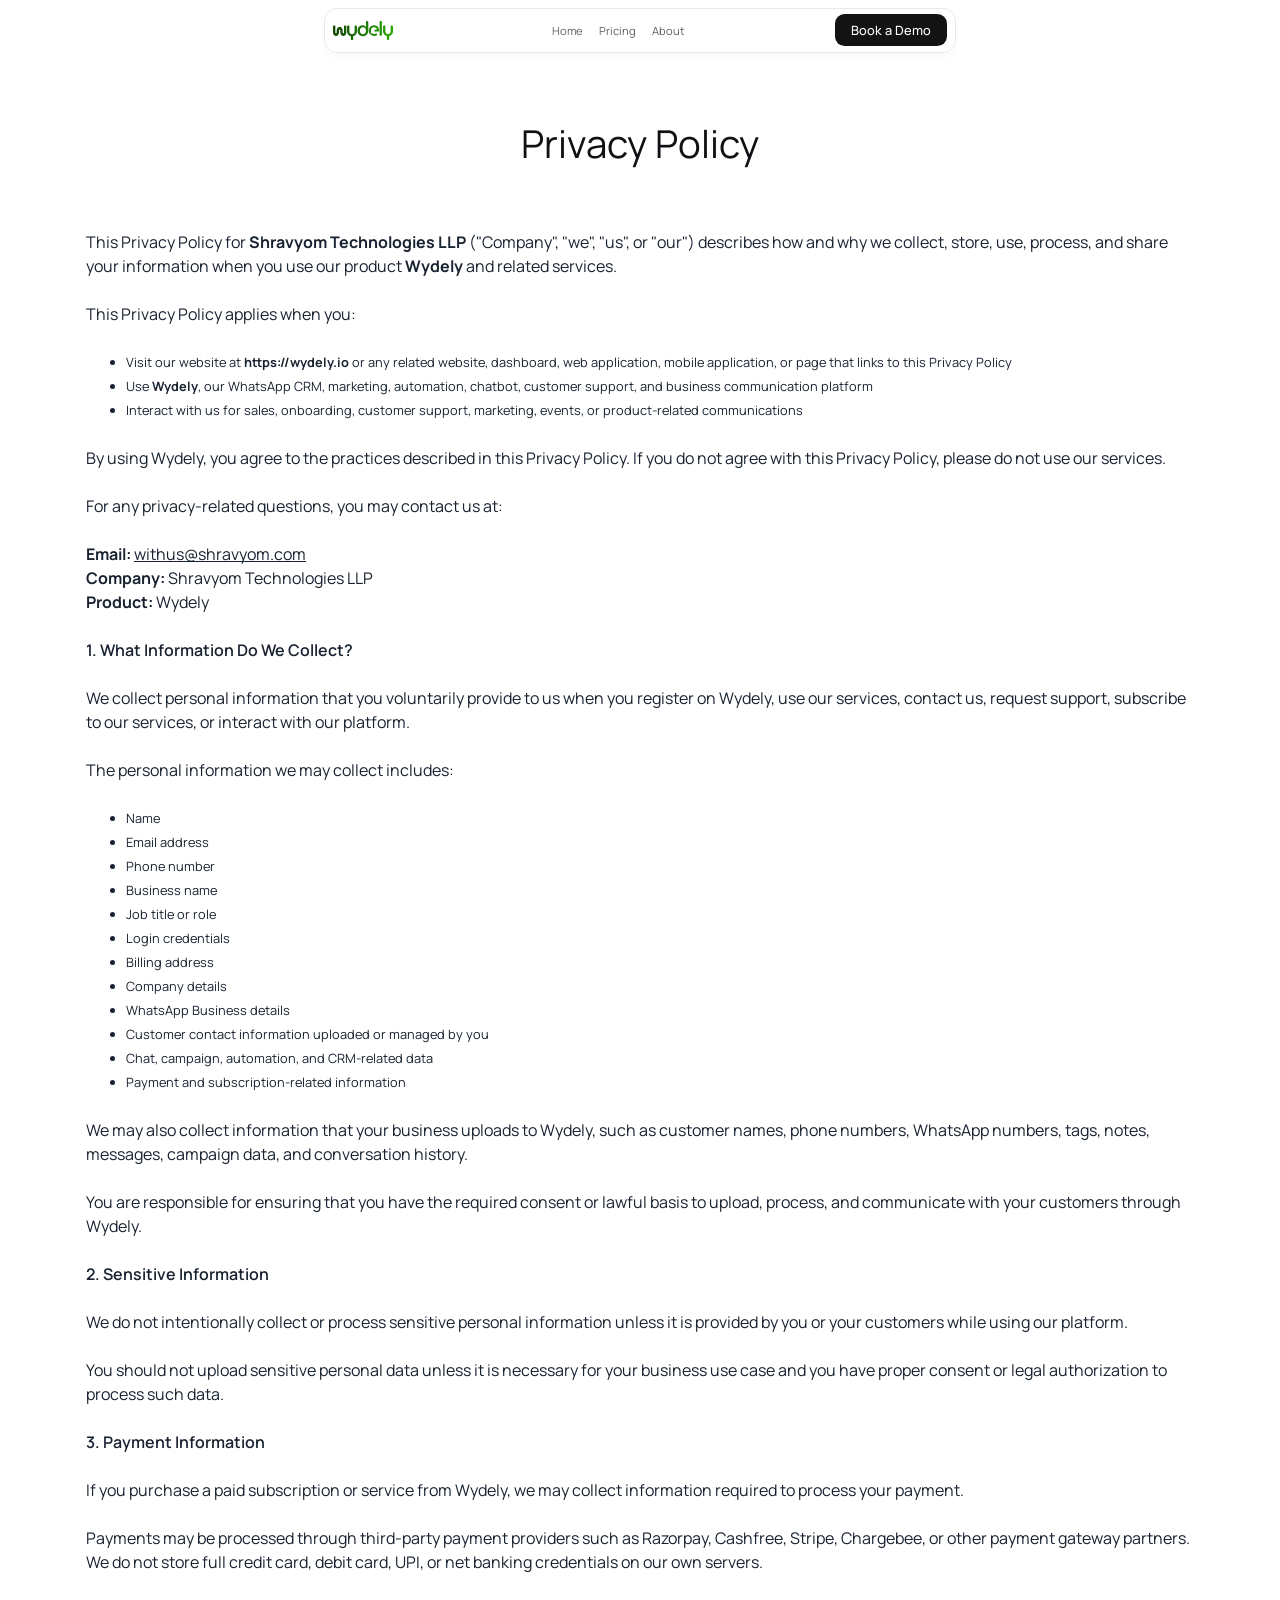
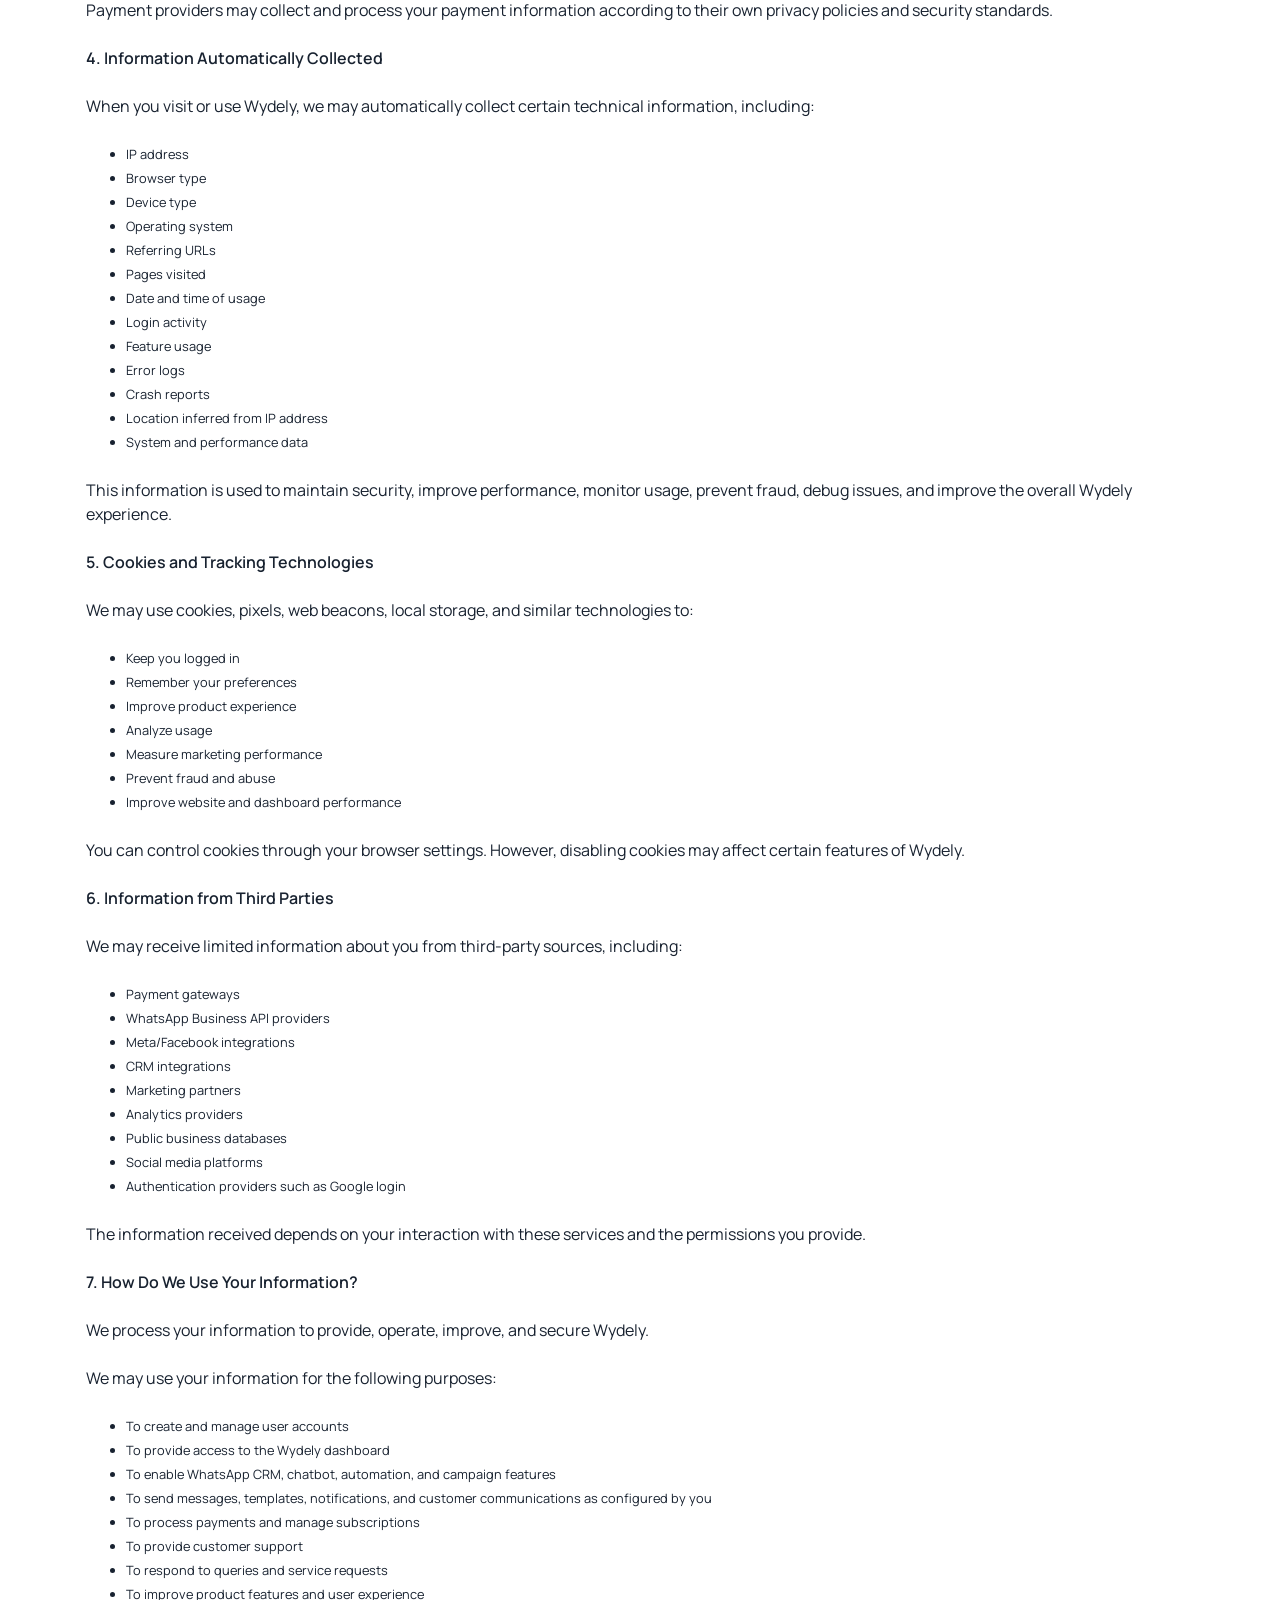
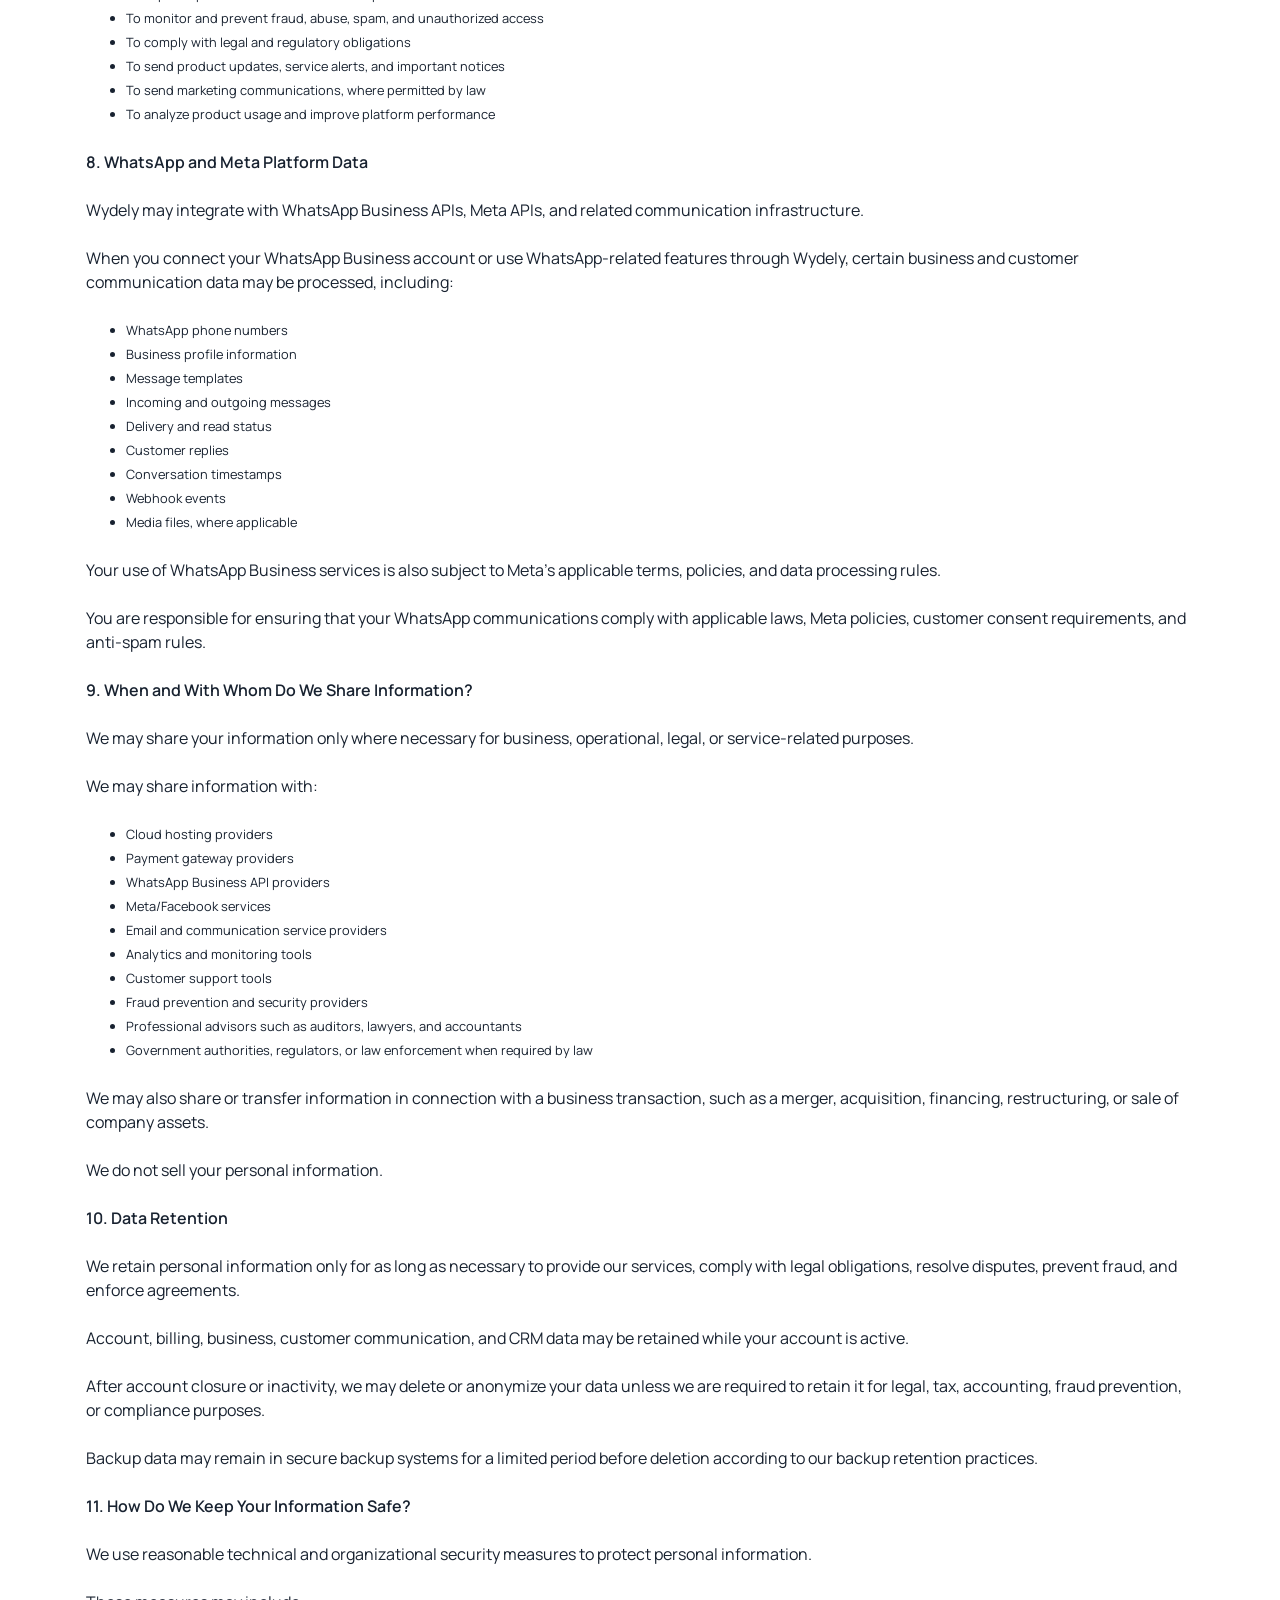
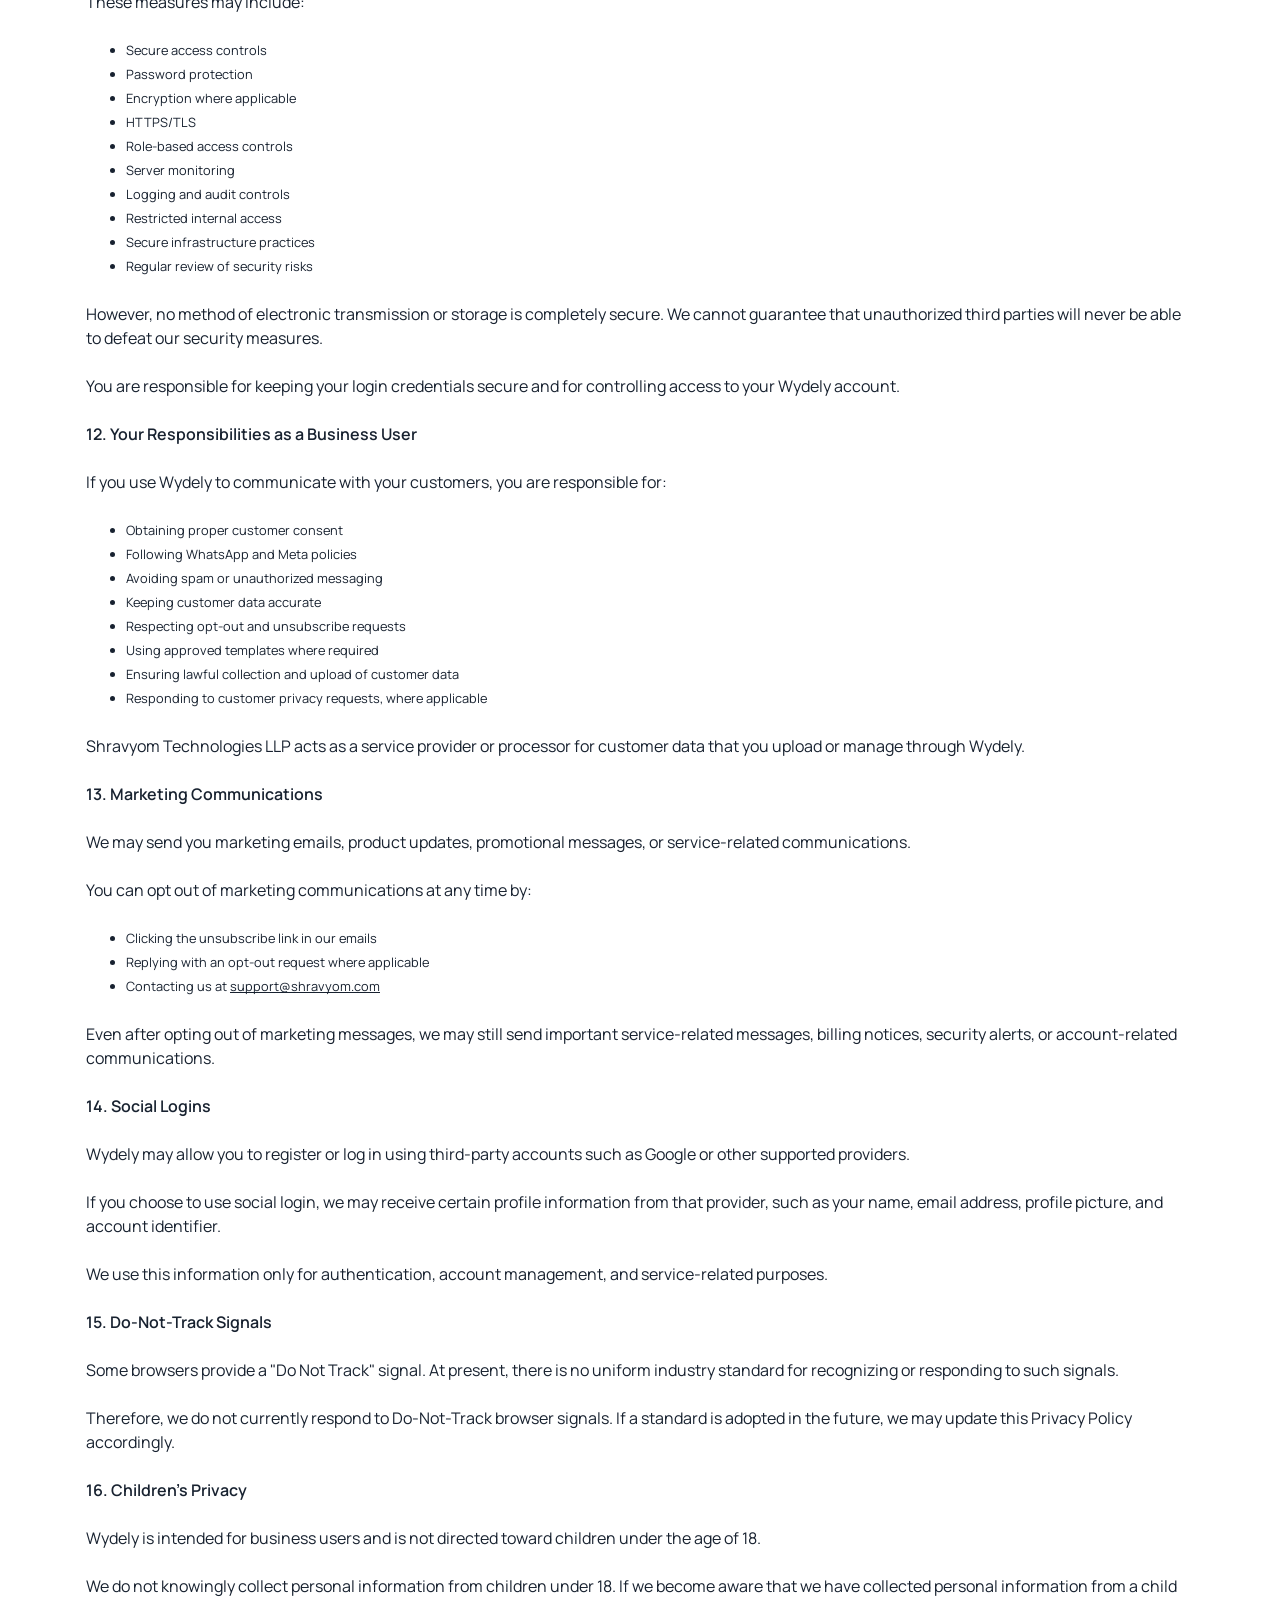
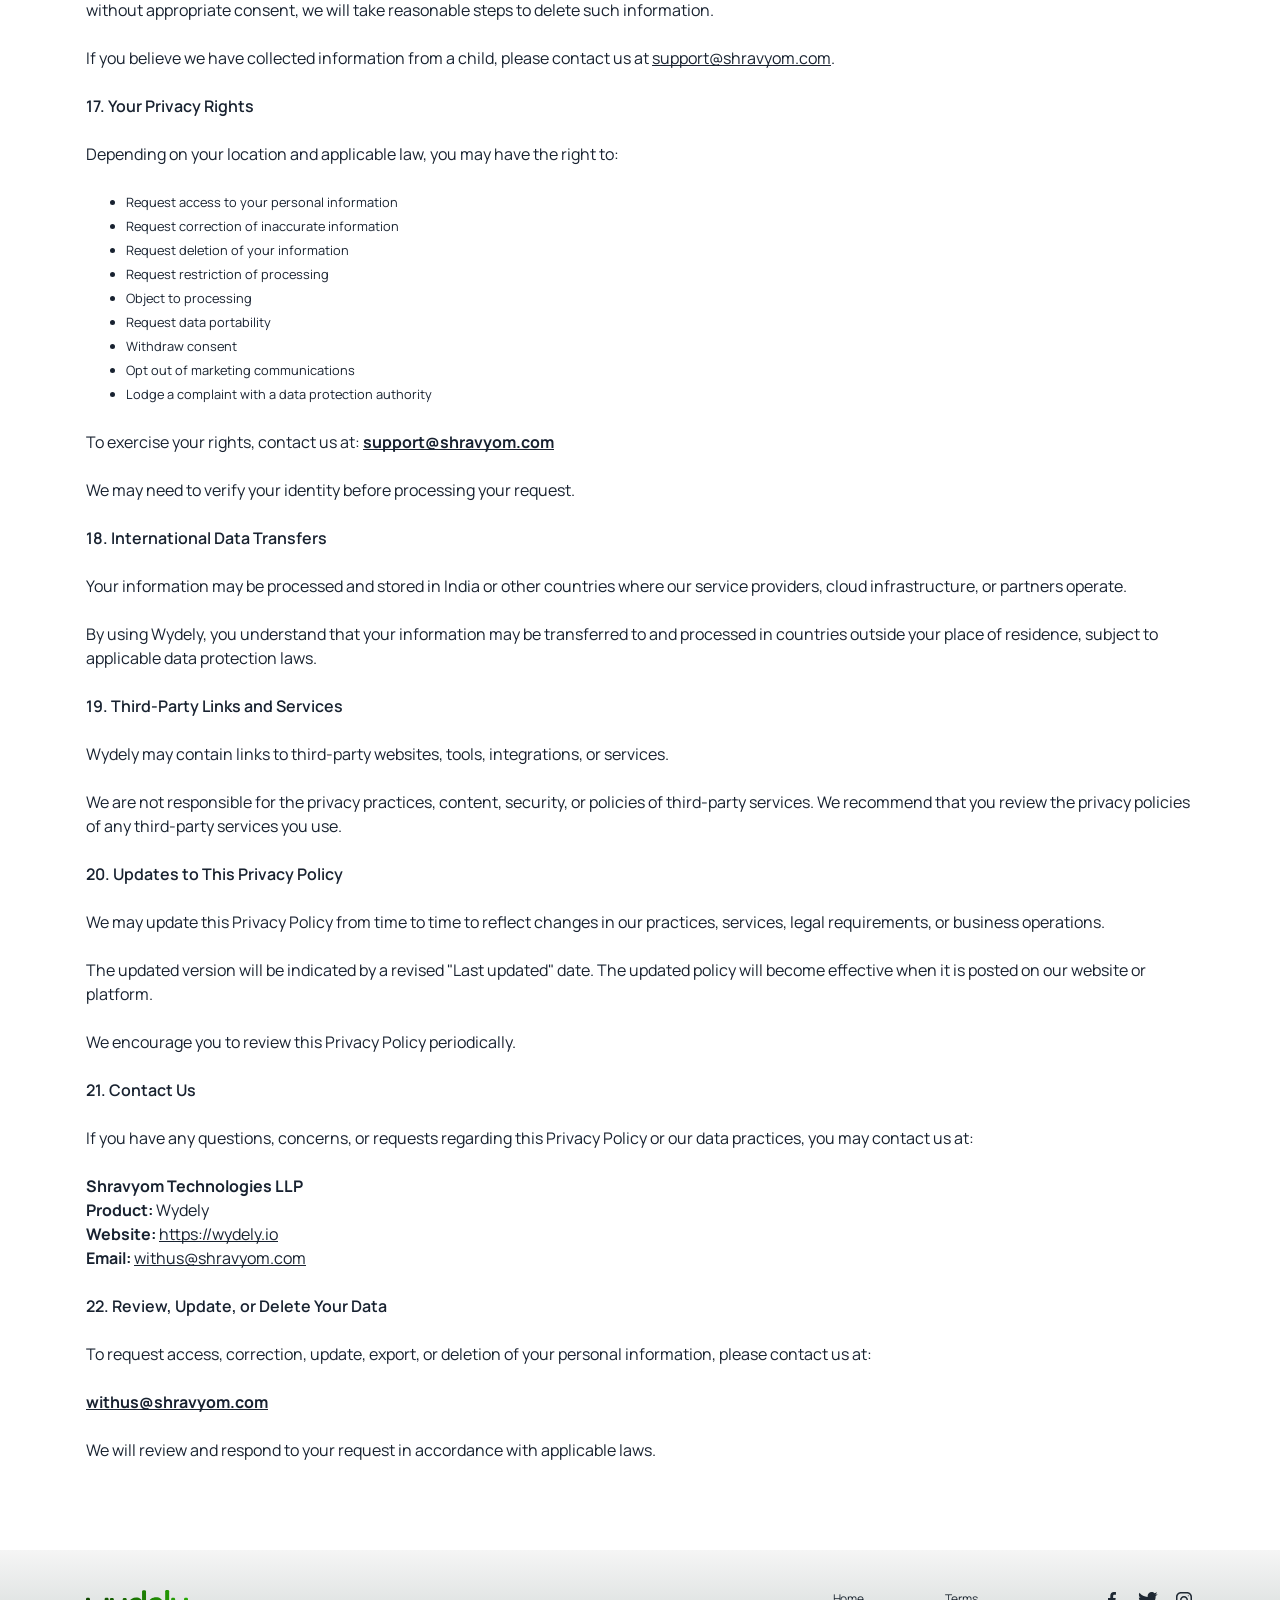
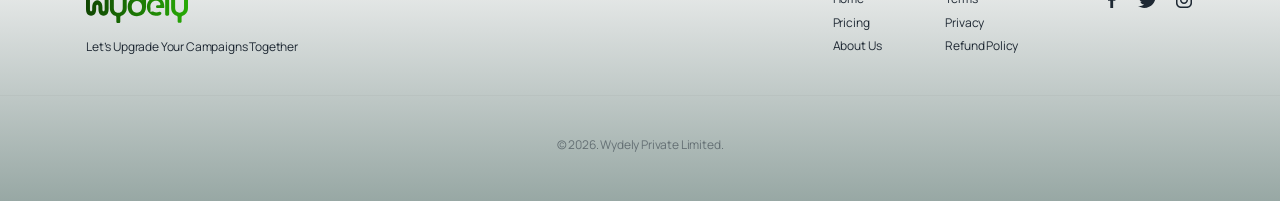
==== privacy.html @ dacd88aa "terms and conditions" ====
<!DOCTYPE html>
<html lang="en">

<head>
    <meta charset="UTF-8" />
    <meta name="viewport" content="width=device-width, initial-scale=1.0" />
    <meta name="description"
        content="Wydely, easy-to-use, fast WhatsApp marketing software in India for SMEs and enterprises to send bulk messages and grow your business WhatsApp at scale." />
    <meta name="keywords" content="Best WhatsApp Marketing Software in India, WhatsApp marketing software free, Bulk WhatsApp marketing services, whatsapp marketing tools, whatsapp marketing tools free, best whatsapp marketing tools, whatsapp api for business, whatsapp login" />
    <meta name="author" content="Wydely" />
    <meta name="robots" content="index, follow" />
     <!-- Open Graph -->
    <meta property="og:type" content="website" />
    <meta property="og:url" content="https://Wydely.io/" />
    <meta property="og:title" content="Wydely — Grow Smarter, Scale Faster" />
    <meta property="og:description"
        content="Intelligent automation and real-time analytics for modern teams. Book a demo today." />
    <meta property="og:image" content="https://Wydely.io/og-image.jpg" />

    <!-- Twitter Card -->
    <meta name="twitter:card" content="summary_large_image" />
    <meta name="twitter:title" content="Wydely — Grow Smarter, Scale Faster" />
    <meta name="twitter:description" content="Intelligent automation and real-time analytics for modern teams." />

    <title>Wydely | Affordable, Best WhatsApp Marketing Software in India for SMEs </title>

    <link rel="icon" href="assets/images/logo/favicon.ico" type="image/x-icon" />

    <!-- Preconnects for performance -->
    <link rel="preconnect" href="https://fonts.googleapis.com">
    <link rel="preconnect" href="https://fonts.gstatic.com" crossorigin>
    <link href="https://fonts.googleapis.com/css2?family=Lexend:wght@100..900&family=Manrope:wght@200..800&display=swap"
        rel="stylesheet">


    <!-- Bootstrap 5 (grid + modal + collapse only) -->
    <link rel="stylesheet" href="assets/plugins/css/bootstrap.min.css" />

    <!-- Swiper CSS -->
    <link rel="stylesheet" href="assets/plugins/css/swiper-bundle.min.css" />

    <!-- Custom Styles -->
    <link rel="stylesheet" href="assets/css/styles.css" />
</head>

<body>

    <!-- ================================================
       NAVBAR
  ================================================ -->
    <header class="site-header">
        <nav id="mainNav" class="navbar navbar-expand-lg fixed-top" aria-label="Main navigation">
            <div class="inner">

                <a class="navbar-brand brand-logo" href="#home" aria-label="Wydely Home">
                    <img src="assets/images/logo/Wydely.svg " alt="Wydely Logo" width="120" height="38" />
                </a>
                <ul class="navbar-items">
                    <li class="nav-item"><a class="nav-link" href="#features">Home</a></li>
                    <li class="nav-item"><a class="nav-link" href="#about">Pricing</a></li>
                    <li class="nav-item"><a class="nav-link" href="#stats">About</a></li>
                </ul>
                <button id="menuToggle" class="navbar-toggler custom-toggler" type="button" aria-controls="navbarNav"
                    aria-expanded="false" aria-label="Toggle navigation">
                    <span class="toggler-bar"></span>
                    <span class="toggler-bar"></span>
                    <span class="toggler-bar"></span>
                </button>

                <button class="btn btn-primary btn-demo d_none_xs" data-bs-toggle="modal" data-bs-target="#demoModal">
                    Book a Demo
                </button>
            </div>
        </nav>
    </header>

    <main>

        <div class="collapse navbar-collapse" id="navbarNav">
            <button class="menu-close" id="menuClose" aria-label="Close navigation">
                <svg xmlns="http://www.w3.org/2000/svg" width="28" height="28" viewBox="0 0 24 24" fill="none">
                    <path d="M18 6L6 18M6 6l12 12" stroke="#131313" stroke-width="2" stroke-linecap="round"
                        stroke-linejoin="round" />
                </svg>
            </button>
            <ul class="navbar-nav ms-auto align-items-center">
                <li class="nav-item"><a class="nav-link" href="#home">Home</a></li>
                <li class="nav-item"><a class="nav-link" href="#about">Pricing</a></li>
                <li class="nav-item"><a class="nav-link" href="#stats">About</a></li>
            </ul>
        </div>

        <section id="terms" class="terms_section" aria-labelledby="terms_heading">
            <div class="container">
                <div class="title_section text-center">
                    <h1 class="title">
                        Privacy Policy
                    </h1>
                </div>

                <p>This Privacy Policy for <strong>Shravyom Technologies LLP</strong> ("Company", "we", "us", or "our")
                    describes how and why we collect, store, use, process, and share your information when you use our
                    product <strong>Wydely</strong> and related services.</p>

                <p>This Privacy Policy applies when you:</p>
                <ul>
                    <li>Visit our website at <strong>https://wydely.io</strong> or any related website, dashboard, web
                        application, mobile application, or page that links to this Privacy Policy</li>
                    <li>Use <strong>Wydely</strong>, our WhatsApp CRM, marketing, automation, chatbot, customer support,
                        and business communication platform</li>
                    <li>Interact with us for sales, onboarding, customer support, marketing, events, or product-related
                        communications</li>
                </ul>

                <p>By using Wydely, you agree to the practices described in this Privacy Policy. If you do not agree
                    with this Privacy Policy, please do not use our services.</p>

                <p>For any privacy-related questions, you may contact us at:</p>
                <p>
                    <strong>Email:</strong> <a href="mailto:withus@shravyom.com">withus@shravyom.com</a><br>
                    <strong>Company:</strong> Shravyom Technologies LLP<br>
                    <strong>Product:</strong> Wydely
                </p>

                <h2><b>1. What Information Do We Collect?</b></h2>
                <p>We collect personal information that you voluntarily provide to us when you register on Wydely, use
                    our services, contact us, request support, subscribe to our services, or interact with our platform.
                </p>
                <p>The personal information we may collect includes:</p>
                <ul>
                    <li>Name</li>
                    <li>Email address</li>
                    <li>Phone number</li>
                    <li>Business name</li>
                    <li>Job title or role</li>
                    <li>Login credentials</li>
                    <li>Billing address</li>
                    <li>Company details</li>
                    <li>WhatsApp Business details</li>
                    <li>Customer contact information uploaded or managed by you</li>
                    <li>Chat, campaign, automation, and CRM-related data</li>
                    <li>Payment and subscription-related information</li>
                </ul>
                <p>We may also collect information that your business uploads to Wydely, such as customer names, phone
                    numbers, WhatsApp numbers, tags, notes, messages, campaign data, and conversation history.</p>
                <p>You are responsible for ensuring that you have the required consent or lawful basis to upload,
                    process, and communicate with your customers through Wydely.</p>

                <h2><b>2. Sensitive Information</b></h2>
                <p>We do not intentionally collect or process sensitive personal information unless it is provided by
                    you or your customers while using our platform.</p>
                <p>You should not upload sensitive personal data unless it is necessary for your business use case and
                    you have proper consent or legal authorization to process such data.</p>

                <h2><b>3. Payment Information</b></h2>
                <p>If you purchase a paid subscription or service from Wydely, we may collect information required to
                    process your payment.</p>
                <p>Payments may be processed through third-party payment providers such as Razorpay, Cashfree, Stripe,
                    Chargebee, or other payment gateway partners. We do not store full credit card, debit card, UPI, or
                    net banking credentials on our own servers.</p>
                <p>Payment providers may collect and process your payment information according to their own privacy
                    policies and security standards.</p>

                <h2><b>4. Information Automatically Collected</b></h2>
                <p>When you visit or use Wydely, we may automatically collect certain technical information, including:
                </p>
                <ul>
                    <li>IP address</li>
                    <li>Browser type</li>
                    <li>Device type</li>
                    <li>Operating system</li>
                    <li>Referring URLs</li>
                    <li>Pages visited</li>
                    <li>Date and time of usage</li>
                    <li>Login activity</li>
                    <li>Feature usage</li>
                    <li>Error logs</li>
                    <li>Crash reports</li>
                    <li>Location inferred from IP address</li>
                    <li>System and performance data</li>
                </ul>
                <p>This information is used to maintain security, improve performance, monitor usage, prevent fraud,
                    debug issues, and improve the overall Wydely experience.</p>

                <h2><b>5. Cookies and Tracking Technologies</b></h2>
                <p>We may use cookies, pixels, web beacons, local storage, and similar technologies to:</p>
                <ul>
                    <li>Keep you logged in</li>
                    <li>Remember your preferences</li>
                    <li>Improve product experience</li>
                    <li>Analyze usage</li>
                    <li>Measure marketing performance</li>
                    <li>Prevent fraud and abuse</li>
                    <li>Improve website and dashboard performance</li>
                </ul>
                <p>You can control cookies through your browser settings. However, disabling cookies may affect certain
                    features of Wydely.</p>

                <h2><b>6. Information from Third Parties</b></h2>
                <p>We may receive limited information about you from third-party sources, including:</p>
                <ul>
                    <li>Payment gateways</li>
                    <li>WhatsApp Business API providers</li>
                    <li>Meta/Facebook integrations</li>
                    <li>CRM integrations</li>
                    <li>Marketing partners</li>
                    <li>Analytics providers</li>
                    <li>Public business databases</li>
                    <li>Social media platforms</li>
                    <li>Authentication providers such as Google login</li>
                </ul>
                <p>The information received depends on your interaction with these services and the permissions you
                    provide.</p>

                <h2><b>7. How Do We Use Your Information?</b></h2>
                <p>We process your information to provide, operate, improve, and secure Wydely.</p>
                <p>We may use your information for the following purposes:</p>
                <ul>
                    <li>To create and manage user accounts</li>
                    <li>To provide access to the Wydely dashboard</li>
                    <li>To enable WhatsApp CRM, chatbot, automation, and campaign features</li>
                    <li>To send messages, templates, notifications, and customer communications as configured by you
                    </li>
                    <li>To process payments and manage subscriptions</li>
                    <li>To provide customer support</li>
                    <li>To respond to queries and service requests</li>
                    <li>To improve product features and user experience</li>
                    <li>To monitor and prevent fraud, abuse, spam, and unauthorized access</li>
                    <li>To comply with legal and regulatory obligations</li>
                    <li>To send product updates, service alerts, and important notices</li>
                    <li>To send marketing communications, where permitted by law</li>
                    <li>To analyze product usage and improve platform performance</li>
                </ul>

                <h2><b>8. WhatsApp and Meta Platform Data</b></h2>
                <p>Wydely may integrate with WhatsApp Business APIs, Meta APIs, and related communication
                    infrastructure.</p>
                <p>When you connect your WhatsApp Business account or use WhatsApp-related features through Wydely,
                    certain business and customer communication data may be processed, including:</p>
                <ul>
                    <li>WhatsApp phone numbers</li>
                    <li>Business profile information</li>
                    <li>Message templates</li>
                    <li>Incoming and outgoing messages</li>
                    <li>Delivery and read status</li>
                    <li>Customer replies</li>
                    <li>Conversation timestamps</li>
                    <li>Webhook events</li>
                    <li>Media files, where applicable</li>
                </ul>
                <p>Your use of WhatsApp Business services is also subject to Meta's applicable terms, policies, and data
                    processing rules.</p>
                <p>You are responsible for ensuring that your WhatsApp communications comply with applicable laws, Meta
                    policies, customer consent requirements, and anti-spam rules.</p>

                <h2><b>9. When and With Whom Do We Share Information?</b></h2>
                <p>We may share your information only where necessary for business, operational, legal, or
                    service-related purposes.</p>
                <p>We may share information with:</p>
                <ul>
                    <li>Cloud hosting providers</li>
                    <li>Payment gateway providers</li>
                    <li>WhatsApp Business API providers</li>
                    <li>Meta/Facebook services</li>
                    <li>Email and communication service providers</li>
                    <li>Analytics and monitoring tools</li>
                    <li>Customer support tools</li>
                    <li>Fraud prevention and security providers</li>
                    <li>Professional advisors such as auditors, lawyers, and accountants</li>
                    <li>Government authorities, regulators, or law enforcement when required by law</li>
                </ul>
                <p>We may also share or transfer information in connection with a business transaction, such as a
                    merger, acquisition, financing, restructuring, or sale of company assets.</p>
                <p>We do not sell your personal information.</p>

                <h2><b>10. Data Retention</b></h2>
                <p>We retain personal information only for as long as necessary to provide our services, comply with
                    legal obligations, resolve disputes, prevent fraud, and enforce agreements.</p>
                <p>Account, billing, business, customer communication, and CRM data may be retained while your account
                    is active.</p>
                <p>After account closure or inactivity, we may delete or anonymize your data unless we are required to
                    retain it for legal, tax, accounting, fraud prevention, or compliance purposes.</p>
                <p>Backup data may remain in secure backup systems for a limited period before deletion according to our
                    backup retention practices.</p>

                <h2><b>11. How Do We Keep Your Information Safe?</b></h2>
                <p>We use reasonable technical and organizational security measures to protect personal information.</p>
                <p>These measures may include:</p>
                <ul>
                    <li>Secure access controls</li>
                    <li>Password protection</li>
                    <li>Encryption where applicable</li>
                    <li>HTTPS/TLS</li>
                    <li>Role-based access controls</li>
                    <li>Server monitoring</li>
                    <li>Logging and audit controls</li>
                    <li>Restricted internal access</li>
                    <li>Secure infrastructure practices</li>
                    <li>Regular review of security risks</li>
                </ul>
                <p>However, no method of electronic transmission or storage is completely secure. We cannot guarantee
                    that unauthorized third parties will never be able to defeat our security measures.</p>
                <p>You are responsible for keeping your login credentials secure and for controlling access to your
                    Wydely account.</p>

                <h2><b>12. Your Responsibilities as a Business User</b></h2>
                <p>If you use Wydely to communicate with your customers, you are responsible for:</p>
                <ul>
                    <li>Obtaining proper customer consent</li>
                    <li>Following WhatsApp and Meta policies</li>
                    <li>Avoiding spam or unauthorized messaging</li>
                    <li>Keeping customer data accurate</li>
                    <li>Respecting opt-out and unsubscribe requests</li>
                    <li>Using approved templates where required</li>
                    <li>Ensuring lawful collection and upload of customer data</li>
                    <li>Responding to customer privacy requests, where applicable</li>
                </ul>
                <p>Shravyom Technologies LLP acts as a service provider or processor for customer data that you upload
                    or manage through Wydely.</p>

                <h2><b>13. Marketing Communications</b></h2>
                <p>We may send you marketing emails, product updates, promotional messages, or service-related
                    communications.</p>
                <p>You can opt out of marketing communications at any time by:</p>
                <ul>
                    <li>Clicking the unsubscribe link in our emails</li>
                    <li>Replying with an opt-out request where applicable</li>
                    <li>Contacting us at <a href="mailto:support@shravyom.com">support@shravyom.com</a></li>
                </ul>
                <p>Even after opting out of marketing messages, we may still send important service-related messages,
                    billing notices, security alerts, or account-related communications.</p>

                <h2><b>14. Social Logins</b></h2>
                <p>Wydely may allow you to register or log in using third-party accounts such as Google or other
                    supported providers.</p>
                <p>If you choose to use social login, we may receive certain profile information from that provider,
                    such as your name, email address, profile picture, and account identifier.</p>
                <p>We use this information only for authentication, account management, and service-related purposes.
                </p>

                <h2><b>15. Do-Not-Track Signals</b></h2>
                <p>Some browsers provide a "Do Not Track" signal. At present, there is no uniform industry standard for
                    recognizing or responding to such signals.</p>
                <p>Therefore, we do not currently respond to Do-Not-Track browser signals. If a standard is adopted in
                    the future, we may update this Privacy Policy accordingly.</p>

                <h2><b>16. Children's Privacy</b></h2>
                <p>Wydely is intended for business users and is not directed toward children under the age of 18.</p>
                <p>We do not knowingly collect personal information from children under 18. If we become aware that we
                    have collected personal information from a child without appropriate consent, we will take
                    reasonable steps to delete such information.</p>
                <p>If you believe we have collected information from a child, please contact us at <a
                        href="mailto:support@shravyom.com">support@shravyom.com</a>.
                </p>

                <h2><b>17. Your Privacy Rights</b></h2>
                <p>Depending on your location and applicable law, you may have the right to:</p>
                <ul>
                    <li>Request access to your personal information</li>
                    <li>Request correction of inaccurate information</li>
                    <li>Request deletion of your information</li>
                    <li>Request restriction of processing</li>
                    <li>Object to processing</li>
                    <li>Request data portability</li>
                    <li>Withdraw consent</li>
                    <li>Opt out of marketing communications</li>
                    <li>Lodge a complaint with a data protection authority</li>
                </ul>
                <p>To exercise your rights, contact us at: <strong><a
                            href="mailto:support@shravyom.com">support@shravyom.com</a></strong></p>
                <p>We may need to verify your identity before processing your request.</p>

                <h2><b>18. International Data Transfers</b></h2>
                <p>Your information may be processed and stored in India or other countries where our service providers,
                    cloud infrastructure, or partners operate.</p>
                <p>By using Wydely, you understand that your information may be transferred to and processed in
                    countries outside your place of residence, subject to applicable data protection laws.</p>

                <h2><b>19. Third-Party Links and Services</b></h2>
                <p>Wydely may contain links to third-party websites, tools, integrations, or services.</p>
                <p>We are not responsible for the privacy practices, content, security, or policies of third-party
                    services. We recommend that you review the privacy policies of any third-party services you use.</p>

                <h2><b>20. Updates to This Privacy Policy</b></h2>
                <p>We may update this Privacy Policy from time to time to reflect changes in our practices, services,
                    legal requirements, or business operations.</p>
                <p>The updated version will be indicated by a revised "Last updated" date. The updated policy will
                    become effective when it is posted on our website or platform.</p>
                <p>We encourage you to review this Privacy Policy periodically.</p>

                <h2><b>21. Contact Us</b></h2>
                <p>If you have any questions, concerns, or requests regarding this Privacy Policy or our data practices,
                    you may contact us at:</p>
                <p>
                    <strong>Shravyom Technologies LLP</strong><br>
                    <strong>Product:</strong> Wydely<br>
                    <strong>Website:</strong> <a href="https://wydely.io">https://wydely.io</a><br>
                    <strong>Email:</strong> <a href="mailto:withus@shravyom.com">withus@shravyom.com</a>
                </p>

                <h2><b>22. Review, Update, or Delete Your Data</b></h2>
                <p>To request access, correction, update, export, or deletion of your personal information, please
                    contact us at:</p>
                <p><strong><a href="mailto:withus@shravyom.com">withus@shravyom.com</a></strong></p>
                <p>We will review and respond to your request in accordance with applicable laws.</p>

            </div>
        </section>

    </main>

    <!-- ================================================
       FOOTER
  ================================================ -->
    <footer class="site-footer" role="contentinfo">
        <div class="footer-top">
            <div class="container">
                <div class="row g-4">

                    <div class="col-lg-8 col-md-7 col-12">
                        <div class="footer-brand">
                            <img src="assets/images/logo/Wydely.svg" class="logo" alt="Wydely Logo" loading="lazy"
                                decoding="async">
                            <p class="text">Let’s Upgrade Your Campaigns Together</p>

                        </div>
                    </div>

                    <div class="col-lg-3 col-md-3 col-12">
                        <div class="footer_group_link">
                            <div class="footer_imp_links">
                                <ul>
                                    <li><a href="#features">Home</a></li>
                                    <li><a href="#">Pricing</a></li>
                                    <li><a href="#">About Us</a></li>
                                </ul>
                            </div>
                            <div class="footer_imp_links">
                                <ul>
                                    <li><a href="terms.html">Terms</a></li>
                                    <li><a href="privacy.html">Privacy</a></li>
                                    <li><a href="refund.html">Refund Policy</a></li>
                                </ul>
                            </div>
                        </div>
                    </div>
                    <div class="col-lg-1 col-md-2 col-12">

                        <nav class="footer-social" aria-label="Social media">
                            <a href="#" aria-label="X (Twitter)" rel="noopener noreferrer">
                                <svg xmlns="http://www.w3.org/2000/svg" width="20" height="20" viewBox="0 0 20 20"
                                    fill="none">
                                    <path
                                        d="M12.4893 4.63607H13.9386V2.11179C13.6886 2.0774 12.8287 2 11.8271 2C9.73747 2 8.30598 3.3144 8.30598 5.73019V7.95349H6V10.7754H8.30598V17.876H11.1332V10.7761H13.3459L13.6972 7.95415H11.1326V6.01C11.1332 5.19438 11.3528 4.63607 12.4893 4.63607V4.63607Z"
                                        fill="#1E2833" />
                                </svg>
                            </a>
                            <a href="#" aria-label="LinkedIn" rel="noopener noreferrer">
                                <svg xmlns="http://www.w3.org/2000/svg" width="20" height="20" viewBox="0 0 20 20"
                                    fill="none">
                                    <path
                                        d="M19.6552 3.881C18.9279 4.2 18.1531 4.41144 17.3452 4.51411C18.1763 4.01789 18.8106 3.23811 19.1088 2.29822C18.3339 2.76022 17.4784 3.08656 16.5666 3.26867C15.8308 2.48522 14.7822 2 13.6382 2C11.4186 2 9.63172 3.80156 9.63172 6.01011C9.63172 6.32789 9.65861 6.63344 9.72461 6.92433C6.39161 6.76178 3.44239 5.16433 1.46116 2.73089C1.11528 3.331 0.912387 4.01789 0.912387 4.75733C0.912387 6.14578 1.62739 7.37656 2.69316 8.08911C2.04905 8.07689 1.41716 7.88989 0.881832 7.59533C0.881832 7.60756 0.881832 7.62344 0.881832 7.63933C0.881832 9.58756 2.2715 11.2058 4.09383 11.5786C3.7675 11.6678 3.41183 11.7106 3.04272 11.7106C2.78605 11.7106 2.52694 11.6959 2.28372 11.6421C2.80316 13.2298 4.27716 14.397 6.02983 14.4349C4.66583 15.5019 2.93394 16.1448 1.05905 16.1448C0.730276 16.1448 0.414943 16.1301 0.0996094 16.0898C1.8755 17.235 3.98017 17.8889 6.24983 17.8889C13.6272 17.8889 17.6605 11.7778 17.6605 6.48067C17.6605 6.30344 17.6544 6.13233 17.6458 5.96244C18.4415 5.39778 19.1101 4.69256 19.6552 3.881Z"
                                        fill="#1E2833" />
                                </svg>
                            </a>
                            <a href="#" aria-label="GitHub" rel="noopener noreferrer">
                                <svg xmlns="http://www.w3.org/2000/svg" width="20" height="20" viewBox="0 0 20 20"
                                    fill="none">
                                    <path fill-rule="evenodd" clip-rule="evenodd"
                                        d="M7 2H13C15.761 2 18 4.239 18 7V13C18 15.761 15.761 18 13 18H7C4.239 18 2 15.761 2 13V7C2 4.239 4.239 2 7 2ZM13 16.5C14.93 16.5 16.5 14.93 16.5 13V7C16.5 5.07 14.93 3.5 13 3.5H7C5.07 3.5 3.5 5.07 3.5 7V13C3.5 14.93 5.07 16.5 7 16.5H13Z"
                                        fill="#1E2833" />
                                    <path fill-rule="evenodd" clip-rule="evenodd"
                                        d="M6 10C6 7.791 7.791 6 10 6C12.209 6 14 7.791 14 10C14 12.209 12.209 14 10 14C7.791 14 6 12.209 6 10ZM7.5 10C7.5 11.378 8.622 12.5 10 12.5C11.378 12.5 12.5 11.378 12.5 10C12.5 8.621 11.378 7.5 10 7.5C8.622 7.5 7.5 8.621 7.5 10Z"
                                        fill="#1E2833" />
                                    <circle cx="14.2986" cy="5.70097" r="0.533" fill="#1E2833" />
                                </svg>
                            </a>
                        </nav>
                    </div>


                </div>
            </div>
        </div>

        <div class="footer-bottom">
            <div class="container">
                <p>&copy; <span id="currentYear"></span>. Wydely Private Limited.</p>
            </div>
        </div>
    </footer>

    <!-- ================================================
       BOOK A DEMO MODAL
  ================================================ -->
    <div class="modal fade" id="demoModal" tabindex="-1" aria-labelledby="demoModalLabel" aria-modal="true"
        role="dialog">
        <div class="modal-dialog modal-dialog-centered">
            <div class="modal-content">

                <div class="modal-header">
                    <div class="modal-header-text">
                        <h2 class="modal-title" id="demoModalLabel">Book Your Free Demo</h2>
                        <p>See Wydely in action — no commitment required.</p>
                    </div>
                    <button type="button" class="btn-close" data-bs-dismiss="modal" aria-label="Close"></button>
                </div>

                <div class="modal-body">

                    <!-- Form -->
                    <form id="demoForm" novalidate aria-label="Book a demo form">

                        <div class="mb-4">
                            <label for="demoName" class="form-label">
                                Full Name <span class="required-star" aria-hidden="true">*</span>
                            </label>
                            <input type="text" class="form-control" id="demoName" name="name" placeholder="Jane Smith"
                                required autocomplete="name" aria-required="true" aria-describedby="nameError" />
                            <div class="field-error" id="nameError" role="alert"></div>
                        </div>

                        <div class="mb-4">
                            <label for="demoEmail" class="form-label">
                                Work Email <span class="required-star" aria-hidden="true">*</span>
                            </label>
                            <input type="email" class="form-control" id="demoEmail" name="email"
                                placeholder="jane@company.com" required autocomplete="email" aria-required="true"
                                aria-describedby="emailError" />
                            <div class="field-error" id="emailError" role="alert"></div>
                        </div>

                        <div class="mb-4">
                            <label for="demoPhone" class="form-label">
                                Phone Number <span class="required-star" aria-hidden="true">*</span>
                            </label>
                            <input type="tel" class="form-control" id="demoPhone" name="phone"
                                placeholder="+1 (555) 000-0000" required autocomplete="tel" aria-required="true"
                                aria-describedby="phoneError" />
                            <div class="field-error" id="phoneError" role="alert"></div>
                        </div>

                        <button type="submit" class="btn btn-primary w-100 btn-submit">
                            <span class="btn-label">Request My Demo</span>
                            <span class="btn-spinner" hidden aria-hidden="true">
                                <span class="spinner-border spinner-border-sm" role="status"></span>
                                Sending…
                            </span>
                        </button>

                    </form>

                    <!-- Success state -->
                    <div class="form-success" id="formSuccess" hidden role="status" aria-live="polite">
                        <div class="success-icon" aria-hidden="true">✓</div>
                        <h3>You're on the list!</h3>
                        <p>Our team will reach out within 24 hours to schedule your personalized demo.</p>
                    </div>

                </div>
            </div>
        </div>
    </div>

    <!-- ================================================
       SCRIPTS (defer = non-blocking, ordered)
  ================================================ -->
    <script src="assets/plugins/js/bootstrap.bundle.min.js" defer></script>
    <script src="assets/plugins/js/gsap.min.js" defer></script>
    <script src="assets/plugins/js/ScrollTrigger.min.js" defer></script>
    <script src="assets/plugins/js/swiper-bundle.min.js" defer></script>
    <script src="assets/js/main.js" defer></script>

</body>

</html>
---- assets/css/styles.css ----
*,
*::before,
*::after {
  box-sizing: border-box;
  margin: 0;
  padding: 0;
}

html {
  font-size: 10px;
  scroll-behavior: smooth;
  text-size-adjust: 100%;
}

body {
  font-family: "Manrope", -apple-system, BlinkMacSystemFont, "Segoe UI", sans-serif;
  color: #1E1E2E;
  background: #ffffff;
  line-height: 1.6;
  overflow-x: hidden;
  font-smoothing: antialiased;
}

img {
  max-width: 100%;
  height: auto;
  display: block;
}

a {
  text-decoration: none;
  color: inherit;
}

ul {
  list-style: none;
  padding: 0;
  margin: 0;
}

button {
  cursor: pointer;
  font-family: inherit;
}

section[id] {
  scroll-margin-top: 10rem;
}

.section-pad {
  padding: 10rem 0;
}
@media (max-width: calc(78.6rem - 0.1rem)) {
  .section-pad {
    padding: 7rem 0;
  }
}

.text-gradient {
  background: linear-gradient(135deg, #6C63FF 0%, #FF6584 100%);
  background-clip: text;
  color: transparent;
}

.text-gradient-light {
  background: linear-gradient(135deg, #a78bfa 0%, #f9a8d4 100%);
  background-clip: text;
  color: transparent;
}

.section-tag {
  display: inline-block;
  padding: 0.6rem 1.4rem;
  border-radius: 10rem;
  background: rgba(108, 99, 255, 0.1);
  color: #6C63FF;
  font-size: 0.72rem;
  font-weight: 700;
  letter-spacing: 0.14em;
  text-transform: uppercase;
  margin-bottom: 1.6rem;
}

.section-header {
  max-width: 64rem;
  margin: 0 auto;
}
.section-header h2 {
  font-size: clamp(2rem, 4vw, 2.75rem);
  font-weight: 800;
  line-height: 1.2;
  margin-bottom: 1.4rem;
  color: #1E1E2E;
}

.section-subtext {
  font-size: 1.05rem;
  color: #6B7280;
  line-height: 1.7;
}

.mb_lg_32 {
  margin-bottom: 3.2rem;
}

.mt_lg_24 {
  margin-top: 2.4rem;
}

.btn {
  position: relative;
  display: inline-flex;
  align-items: center;
  justify-content: center;
  gap: 0.8rem;
  padding: 1rem 2rem;
  border-radius: 1.2rem;
  border: none;
  cursor: pointer;
  font-size: 1.6rem;
  font-weight: 500;
  line-height: 1.44rem;
  white-space: nowrap;
  text-align: center;
  text-decoration: none;
  transition: 0.3s cubic-bezier(0.4, 0, 0.2, 1);
  height: 4rem;
}
.btn svg {
  transition: transform 0.2s cubic-bezier(0.4, 0, 0.2, 1);
}
.btn-primary {
  background: #131313;
  color: #ffffff;
}
.btn-primary:hover, .btn-primary:focus-visible {
  background: #131313;
  transform: translateY(-0.2rem);
}
.btn-primary:active {
  transform: translateY(0);
}
.btn-ghost {
  background: transparent;
  border: 0.1rem solid #DEDEDE;
  color: #131313;
}
.btn-ghost:hover {
  border: 0.1rem solid #DEDEDE;
  transform: translateY(-0.2rem);
}
.btn-demo svg {
  flex-shrink: 0;
}
.btn-demo:hover svg {
  transform: translateX(0.4rem);
}

.navbar-items {
  display: flex;
  flex-direction: row;
  justify-content: flex-start;
  align-items: center;
  gap: 2rem;
}
.navbar-items .nav-link {
  padding: 0;
  color: #606060;
  font-size: 1.4rem;
  font-weight: 400;
  line-height: 1.4rem;
  transition: 0.3s cubic-bezier(0.4, 0, 0.2, 1);
}
.navbar-items .nav-link.active {
  color: #104502 !important;
  font-weight: 600;
}
.navbar-items .nav-link:hover, .navbar-items .nav-link:focus-visible {
  color: #104502;
  font-weight: 600;
}

.site-header {
  position: relative;
  z-index: 1000;
}
.site-header .inner {
  justify-content: space-between;
}

#mainNav {
  padding: 2rem 0;
  transition: 0.3s cubic-bezier(0.4, 0, 0.2, 1);
}
#mainNav.scrolled .inner {
  backdrop-filter: blur(1.4rem);
  box-shadow: 0 0.2rem 0.8rem rgba(0, 0, 0, 0.06);
}
#mainNav.scrolled .nav-link {
  color: rgba(30, 30, 46, 0.7);
}
#mainNav.scrolled .brand-logo {
  color: #1E1E2E;
}
#mainNav.scrolled .toggler-bar {
  background: #1E1E2E;
}

.inner {
  width: 66.197rem;
  height: 5.6rem;
  display: flex;
  flex-direction: row;
  justify-content: flex-start;
  align-items: center;
  margin: 0 auto;
  padding: 0 2.9rem;
  border-radius: 1.6rem;
  border: 0.1rem solid #E8E8E8;
  background: rgba(255, 255, 255, 0.9);
  box-shadow: 0 0.602px 0.602px -1.25px rgba(0, 0, 0, 0.05), 0 2.289px 2.289px -2.5px rgba(0, 0, 0, 0.04), 0 10px 10px -3.75px rgba(0, 0, 0, 0.02);
  backdrop-filter: blur(5px);
}

.brand-logo img {
  width: 7.5rem;
  height: 2.4rem;
  aspect-ratio: 25/8;
}

.custom-toggler {
  display: flex;
  flex-direction: column;
  justify-content: center;
  align-items: flex-end;
  gap: 0.5rem;
  background: none;
  border: none;
  padding: 0.6rem;
  box-shadow: none !important;
  outline: none;
}
.custom-toggler .toggler-bar {
  display: block;
  width: 2.4rem;
  height: 0.2rem;
  background: rgba(0, 0, 0, 0.85);
  border-radius: 0.2rem;
  transition: 0.3s cubic-bezier(0.4, 0, 0.2, 1);
}
.custom-toggler .toggler-bar:nth-child(2) {
  width: 1.7rem;
}
.custom-toggler[aria-expanded=true] .toggler-bar:nth-child(1) {
  transform: translateY(0.7rem) rotate(45deg);
  width: 2.4rem;
}
.custom-toggler[aria-expanded=true] .toggler-bar:nth-child(2) {
  opacity: 0;
}
.custom-toggler[aria-expanded=true] .toggler-bar:nth-child(3) {
  transform: translateY(-0.7rem) rotate(-45deg);
  width: 2.4rem;
}

.navbar-collapse ul.navbar-nav.ms-auto.align-items-center {
  margin: 0 auto;
  gap: 1.6rem;
}

.hero-section {
  position: relative;
  display: flex;
  flex-direction: row;
  justify-content: center;
  align-items: center;
  overflow: hidden;
  padding: 13rem 0 15rem;
}

.hero-content {
  padding: 6rem 0;
}
.hero-content .hero-eyebrow {
  margin-bottom: 2rem;
  font-size: 0.75rem;
  font-weight: 700;
  letter-spacing: 0.14em;
  text-transform: uppercase;
  color: rgba(255, 101, 132, 0.9);
}
.hero-content h1 {
  color: #131313;
  font-size: 5.6rem;
  font-weight: 400;
  line-height: 6.4rem;
  margin-bottom: 2.4rem;
}
.hero-content h1 span {
  display: flex;
  color: #155A03;
  font-weight: 500;
}
.hero-content .hero-subtext {
  max-width: 48rem;
  margin-bottom: 3.6rem;
  color: #606060;
  font-size: 1.8rem;
  font-weight: 400;
  line-height: 2.7rem;
}
.hero-content .hero-actions {
  display: flex;
  flex-direction: row;
  justify-content: flex-start;
  align-items: center;
  gap: 1.6rem;
  flex-wrap: wrap;
  margin-bottom: 3.8rem;
}
.hero-content .hero-actions .btn-lg {
  font-size: 1rem;
  padding: 1.4rem 3.2rem;
}
.hero-content .hero-trust {
  font-size: 0.85rem;
  color: rgba(255, 255, 255, 0.42);
}
.hero-content .hero-trust strong {
  color: rgba(255, 255, 255, 0.65);
  font-weight: 600;
}

.hero-visual {
  display: flex;
  justify-content: center;
  align-items: center;
  padding: 4rem 0;
}

.hero-card-stack {
  position: relative;
  width: 100%;
}

.hero-card {
  background: rgba(255, 255, 255, 0.07);
  backdrop-filter: blur(1.6rem);
  border: 0.1rem solid rgba(255, 255, 255, 0.12);
  border-radius: 2.4rem;
  padding: 2.4rem;
}

.card-main {
  position: relative;
  z-index: 2;
}
.card-main .card-dots {
  display: flex;
  flex-direction: row;
  justify-content: flex-start;
  align-items: center;
  gap: 0.6rem;
  margin-bottom: 2rem;
}
.card-main .dot {
  width: 1.2rem;
  height: 1.2rem;
  border-radius: 50%;
}
.card-main .dot-red {
  background: #FF5F57;
}
.card-main .dot-yellow {
  background: #FFBD2E;
}
.card-main .dot-green {
  background: #28C840;
}
.card-main .chart-bars {
  display: flex;
  flex-direction: row;
  justify-content: space-between;
  align-items: flex-end;
  gap: 0.6rem;
  height: 10rem;
  margin-bottom: 1.6rem;
}
.card-main .chart-bars span {
  flex: 1;
  height: var(--h, 50%);
  background: linear-gradient(180deg, rgba(108, 99, 255, 0.9) 0%, rgba(108, 99, 255, 0.25) 100%);
  border-radius: 0.4rem 0.4rem 0 0;
}
.card-main .chart-label {
  font-size: 0.84rem;
  color: rgba(255, 255, 255, 0.55);
}
.card-main .chart-label strong {
  color: #4ADE80;
  margin-left: 0.6rem;
}

.card-float {
  position: absolute;
  display: flex;
  flex-direction: row;
  justify-content: flex-start;
  align-items: center;
  gap: 1.2rem;
  background: rgba(255, 255, 255, 0.97);
  border-radius: 1.2rem;
  padding: 1.2rem 1.8rem;
  box-shadow: 0 2rem 6rem rgba(0, 0, 0, 0.15);
  z-index: 3;
  min-width: 16rem;
}
.card-float .float-icon {
  font-size: 1.4rem;
}
.card-float p {
  margin: 0;
  color: #6B7280;
  font-size: 0.68rem;
  font-weight: 500;
}
.card-float strong {
  color: #1E1E2E;
  font-size: 0.98rem;
  font-weight: 700;
}
.card-float--top {
  top: 0;
  left: 10rem;
  animation: floatUp 3s ease-in-out infinite;
  will-change: transform;
  position: absolute;
}
.card-float--bottom {
  bottom: 16rem;
  left: 7rem;
  animation: floatDown 3.5s ease-in-out infinite 0.6s;
  will-change: transform;
  position: absolute;
}

@keyframes floatUp {
  0%, 100% {
    transform: translateY(0);
  }
  50% {
    transform: translateY(-1rem);
  }
}
@keyframes floatDown {
  0%, 100% {
    transform: translateY(0);
  }
  50% {
    transform: translateY(0.8rem);
  }
}
@media (prefers-reduced-motion: reduce) {
  .card-float--top,
  .card-float--bottom {
    animation: none;
    will-change: auto;
  }
  [data-animate] {
    opacity: 1 !important;
    transform: none !important;
    transition: none !important;
  }
}
.title_section {
  margin-bottom: 7.8rem;
}
.title_section .badge {
  display: inline-block;
  padding: 0.8rem 2.7rem;
  border-radius: 10rem;
  background: rgba(152, 255, 125, 0.22);
  border: 1px solid #124B03;
  color: #124B03;
  font-size: 1.4rem;
  font-weight: 400;
  line-height: 1.4rem;
  margin-bottom: 1.2rem;
}
.title_section.text-center {
  width: 75%;
  margin: 0 auto 7.8rem;
}
.title_section.text-center .subtext {
  margin: 2.4rem auto 0;
  width: 100%;
}
.title_section .title {
  color: #0F1114;
  font-size: 4.8rem;
  font-weight: 400;
  line-height: 6rem;
  margin-bottom: 0;
}
.title_section .subtext {
  width: 72rem;
  margin: 1.4rem 0 0;
  color: #475467;
  font-size: 1.8rem;
  font-weight: 400;
  line-height: 2.8rem;
  letter-spacing: 0.036rem;
}

.features_section {
  background: #F5F5F5;
  padding: 12rem 0;
}
.features_section .item_card {
  overflow: hidden;
  border-radius: 1.6rem;
  border: 1px solid #D0D5DD;
  background: linear-gradient(180deg, #FFF 0%, #F4F4F5 100%);
}
.features_section .item_card .heading {
  color: #27272A;
  font-size: 3rem;
  font-weight: 500;
  line-height: 3.6rem;
  letter-spacing: -0.04rem;
}
.features_section .item_card .content {
  padding: 2rem 2rem 0;
}
.features_section .item_card .content .--img {
  height: 13rem;
}
.features_section .item_card .text {
  padding: 2rem 12rem 3.5rem 2rem;
  background: #ffffff;
  color: #52525B;
  font-size: 1.4rem;
  font-weight: 400;
  line-height: 2rem;
  margin-bottom: 0;
  letter-spacing: -0.04rem;
}

.feature_card {
  border-radius: 1.6rem;
  border: 1px solid #D0D5DD;
  background: #ffffff;
  transition: 0.3s cubic-bezier(0.4, 0, 0.2, 1);
  position: relative;
  height: 100%;
  padding: 2.4rem;
  border-radius: 1.6rem;
  transition: 0.3s cubic-bezier(0.4, 0, 0.2, 1);
}
.feature_card::after {
  content: "";
  position: absolute;
  inset: 0;
  top: 2.1rem;
  border-radius: 1.6rem;
  border: 1px solid #D0D5DD;
  background: #F1F1F1;
  z-index: -1;
}
.feature_card .feature_icon {
  display: flex;
  justify-content: center;
  align-items: center;
  height: 16.7rem;
  border-radius: 0.8rem;
}
.feature_card .feature_icon.--1 {
  background: rgba(184, 255, 186, 0.29);
}
.feature_card .feature_icon.--2 {
  background: rgba(174, 255, 255, 0.2);
}
.feature_card .feature_icon.--3 {
  background: rgba(255, 202, 202, 0.2);
}
.feature_card .feature_icon img {
  width: 13.4rem;
  height: 12.5rem;
  flex-shrink: 0;
}
.feature_card h3 {
  margin: 3.6rem 0 0.8rem;
  color: #0F1114;
  font-size: 1.6rem;
  font-weight: 700;
  line-height: 3rem;
}
.feature_card p {
  margin-bottom: 0;
  color: #475467;
  font-size: 1.6rem;
  font-weight: 400;
  line-height: 2.6rem;
  letter-spacing: 0.032rem;
}
.feature_card:hover {
  background: #ffffff;
  transform: none;
}
.feature_card:hover::after {
  top: 0;
  background: #ffffff;
  border: 0;
  transition: 0.3s cubic-bezier(0.4, 0, 0.2, 1);
}
.feature_card:hover .feature_icon {
  color: #ffffff;
}

.counter_section {
  position: relative;
  overflow: hidden;
  padding-top: 9.4rem;
}
.counter_section .title {
  color: #ffffff;
}
.counter_section .counter_bg {
  position: absolute;
  inset: 0;
  width: 100%;
  height: 100%;
  z-index: 0;
}
.counter_section .girl_img {
  width: 85%;
  margin: 0 auto;
}
.counter_section .stat_card {
  display: flex;
  flex-direction: column;
  justify-content: flex-start;
  align-items: center;
  margin-top: 8rem;
  align-items: start;
}
.counter_section .stat_card.--right {
  align-items: flex-end;
}
.counter_section .stat_card.--right.--top {
  align-items: flex-start;
}
.counter_section .stat_card.--top {
  align-items: flex-end;
  margin-top: 0;
}
.counter_section .stat_card .stat_number {
  color: #ffffff;
  font-family: "Lexend", -apple-system, BlinkMacSystemFont, "Segoe UI", sans-serif;
  font-size: 9.6rem;
  font-weight: 700;
  line-height: normal;
}
.counter_section .stat_card .heading {
  color: #ffffff;
  font-size: 2.4rem;
  font-weight: 400;
  line-height: normal;
}

.broadcast_section {
  position: relative;
  overflow: hidden;
  padding: 12rem 0;
}
.broadcast_section .row {
  --bs-gutter-x: 3.3rem;
  --bs-gutter-y: 3.3rem;
}
.broadcast_section .item_card {
  overflow: hidden;
  border-radius: 2.003rem;
  border: 1.002px solid #D3D5D8;
}
.broadcast_section .item_card.--1 {
  background: linear-gradient(180deg, #F3F9FF 0%, #C4FDED 100%);
}
.broadcast_section .item_card.--2 {
  background: linear-gradient(180deg, #F3F9FF 0%, #C4CBFD 100%);
}
.broadcast_section .item_card.--3 {
  background: linear-gradient(180deg, #F3F9FF 0%, #E5C4FD 100%);
}
.broadcast_section .item_card.--4 {
  background: linear-gradient(180deg, #F3F9FF 0%, #FDF9C4 100%);
}
.broadcast_section .item_card.--5 {
  background: linear-gradient(180deg, #F3F9FF 0%, #FDC4D1 100%);
}
.broadcast_section .item_card .content {
  padding: 3.1rem;
}
.broadcast_section .item_card .content .heading {
  color: #041527;
  font-size: 2.4036rem;
  font-weight: 700;
  line-height: 2.7402rem;
}
.broadcast_section .item_card .content .text {
  color: #041527;
  font-size: 1.6024rem;
  font-weight: 400;
  line-height: 2.4rem;
}

.slider-section {
  padding: 10rem 0;
}
.slider-section .slider-swiper {
  padding: 0 10vw;
}
.slider-section .slider-swiper .swiper-card {
  min-height: 38rem;
}

.swiper-card {
  padding: 3.7rem;
  border-radius: 1.6rem;
  border: 1px solid #D0D5DD;
  background: #F5F5F5;
}
.swiper-card .slider-avatar {
  margin-bottom: 5.6rem;
}
.swiper-card .heading {
  width: 60%;
  margin-bottom: 1rem;
  color: #131F1F;
  font-size: 2.1rem;
  font-weight: 600;
  line-height: 2.6rem;
}
.swiper-card .text {
  margin-bottom: 0;
  color: #344054;
  font-size: 1.6rem;
  font-weight: 400;
  line-height: 2.8rem;
}

.faq_section {
  padding: 6rem 0;
  background: #F5F5F5;
}

.faq_accordion {
  display: flex;
  flex-direction: column;
  justify-content: flex-start;
  align-items: stretch;
  gap: 2rem;
}
.faq_accordion .accordion-item {
  border: 0;
  background: none;
}
.faq_accordion .accordion-item:first-of-type > .accordion-header .accordion-button {
  border-radius: 1.6rem;
}
.faq_accordion .accordion-item:last-of-type > .accordion-header .accordion-button.collapsed {
  border-bottom-right-radius: 1.6rem;
  border-bottom-left-radius: 1.6rem;
}
.faq_accordion .accordion-item:has(.accordion-button:not(.collapsed)) .accordion-button {
  border-radius: 1.6rem 1.6rem 0 0;
}
.faq_accordion .accordion-item:has(.accordion-button:not(.collapsed)) .accordion-body {
  background: #ffffff;
  border: 1px solid #D0D5DD;
  border-top: 0;
  border-radius: 0 0 1.6rem 1.6rem;
}
.faq_accordion .accordion-body .text {
  padding: 2.3rem;
  margin-bottom: 0;
  color: #52525B;
  font-size: 1.4rem;
  font-weight: 400;
  line-height: 2rem;
  letter-spacing: -0.04rem;
}
.faq_accordion .accordion-button {
  padding: 2.3rem;
  border-radius: 1.6rem;
  border: 1px solid #D0D5DD;
  background: #ffffff;
  color: #0C111D;
  font-size: 1.8rem;
  font-weight: 500;
  line-height: 2.8rem;
}
.faq_accordion .accordion-button:focus {
  outline: none;
  box-shadow: none;
}
.faq_accordion .accordion-button::after {
  width: 2.288rem;
  height: 2.4rem;
  background-repeat: no-repeat;
  background-size: 100%;
  background-image: url("data:image/svg+xml,%3Csvg%20xmlns%3D%22http%3A%2F%2Fwww.w3.org%2F2000%2Fsvg%22%20width%3D%2223%22%20height%3D%2224%22%20viewBox%3D%220%200%2023%2024%22%20fill%3D%22none%22%3E%3Crect%20x%3D%222.42969%22%20y%3D%2211%22%20width%3D%2218%22%20height%3D%222%22%20rx%3D%221%22%20fill%3D%22%23104502%22%2F%3E%3Crect%20x%3D%2212.4297%22%20y%3D%223%22%20width%3D%2218%22%20height%3D%222%22%20rx%3D%221%22%20transform%3D%22rotate(90%2012.4297%203)%22%20fill%3D%22%23104502%22%2F%3E%3C%2Fsvg%3E");
}

.service_section {
  padding: 12rem 0;
  background: linear-gradient(113deg, #0E1316 2.18%, #2A6555 105.11%);
}
.service_section .title_section .title,
.service_section .title_section .subtext {
  color: #ffffff;
}
.service_section .card_item {
  display: flex;
  flex-direction: column;
  justify-content: flex-start;
  align-items: flex-start;
  gap: 1.55rem;
}
.service_section .card_heading {
  color: #F4F2F0;
  font-size: 3.2rem;
  font-weight: 500;
  line-height: normal;
}
.service_section .card_text {
  padding-right: 6rem;
  color: #EAECF0;
  font-size: 1.6rem;
  font-weight: 400;
  line-height: normal;
}
.service_section .row_lg_gutter {
  --bs-gutter-x: 3.3rem;
  --bs-gutter-y: 7.5rem;
}

.tab_card {
  padding: 6rem 0;
}
.tab_card .card_content {
  position: relative;
  padding: 13.6rem 4.8rem;
  border-radius: 3.2rem;
  background: linear-gradient(180deg, #EAF6F1 0%, #F8FCFA 100%);
}
.tab_card .card_content .bg_pattern {
  position: absolute;
  inset: 0;
  width: 100%;
  height: 100%;
  object-fit: cover;
}
.tab_card .card_content .card_item {
  padding: 0 12rem 0 10rem;
}
.tab_card .card_content .card_banner {
  position: absolute;
  right: 0;
  bottom: 0;
  width: 68rem;
  height: auto;
}
.tab_card .card_content_title .badge {
  display: inline-block;
  padding: 0.8rem 2.7rem;
  border-radius: 10rem;
  background: rgba(152, 255, 125, 0.22);
  border: 1px solid #124B03;
  color: #124B03;
  font-size: 1.4rem;
  font-weight: 400;
  line-height: 1.4rem;
  margin-bottom: 1.2rem;
}
.tab_card .card_content_title .sub_head {
  margin-bottom: 1.1rem;
  color: #5C5C5C;
  font-size: 1.2rem;
  font-weight: 500;
  line-height: 1.6rem;
  letter-spacing: 0.048rem;
  text-transform: uppercase;
}
.tab_card .card_content_title .title {
  margin-bottom: 1.5rem;
  color: #272727;
  font-size: 2.4rem;
  font-weight: 400;
  line-height: 3.2rem;
  letter-spacing: -0.072rem;
}
.tab_card .card_content_title .subtext {
  margin-bottom: 3.4rem;
  color: #5C5C5C;
  font-size: 1.6rem;
  font-weight: 400;
  line-height: 2.4rem;
  letter-spacing: -0.0176rem;
}
.tab_card .card_content .list_style {
  display: flex;
  flex-direction: column;
  justify-content: flex-start;
  align-items: flex-start;
  gap: 2rem;
  margin-bottom: 4rem;
}
.tab_card .card_content .list_style li {
  position: relative;
  display: flex;
  flex-direction: row;
  justify-content: flex-start;
  align-items: center;
  color: #272727;
  font-size: 1.4rem;
  font-weight: 400;
  line-height: 2rem;
  letter-spacing: -0.0084rem;
}
.tab_card .card_content .list_style li::before {
  position: relative;
  content: "";
  display: inline-flex;
  flex-shrink: 0;
  width: 2rem;
  height: 2rem;
  margin-right: 1.2rem;
  background-size: 2rem;
  background-image: url("data:image/svg+xml,%3Csvg%20xmlns%3D%22http%3A%2F%2Fwww.w3.org%2F2000%2Fsvg%22%20width%3D%2220%22%20height%3D%2220%22%20viewBox%3D%220%200%2020%2020%22%20fill%3D%22none%22%3E%3Cpath%20d%3D%22M13.5672%207.68281C13.6253%207.74086%2013.6714%207.80979%2013.7029%207.88566C13.7343%207.96154%2013.7505%208.04287%2013.7505%208.125C13.7505%208.20713%2013.7343%208.28846%2013.7029%208.36434C13.6714%208.44021%2013.6253%208.50914%2013.5672%208.56719L9.19219%2012.9422C9.13415%2013.0003%209.06522%2013.0464%208.98934%2013.0779C8.91347%2013.1093%208.83214%2013.1255%208.75%2013.1255C8.66787%2013.1255%208.58654%2013.1093%208.51067%2013.0779C8.43479%2013.0464%208.36586%2013.0003%208.30782%2012.9422L6.43282%2011.0672C6.31554%2010.9499%206.24966%2010.7909%206.24966%2010.625C6.24966%2010.4591%206.31554%2010.3001%206.43282%2010.1828C6.55009%2010.0655%206.70915%209.99965%206.875%209.99965C7.04086%209.99965%207.19992%2010.0655%207.31719%2010.1828L8.75%2011.6164L12.6828%207.68281C12.7409%207.6247%2012.8098%207.5786%2012.8857%207.54715C12.9615%207.5157%2013.0429%207.49951%2013.125%207.49951C13.2071%207.49951%2013.2885%207.5157%2013.3643%207.54715C13.4402%207.5786%2013.5091%207.6247%2013.5672%207.68281ZM18.125%2010C18.125%2011.607%2017.6485%2013.1779%2016.7557%2014.514C15.8629%2015.8502%2014.594%2016.8916%2013.1093%2017.5065C11.6247%2018.1215%209.99099%2018.2824%208.4149%2017.9689C6.8388%2017.6554%205.39106%2016.8815%204.25476%2015.7452C3.11846%2014.6089%202.34463%2013.1612%202.03112%2011.5851C1.71762%2010.009%201.87852%208.37535%202.49348%206.8907C3.10844%205.40605%204.14985%204.1371%205.486%203.24431C6.82214%202.35152%208.39303%201.875%2010%201.875C12.1542%201.87727%2014.2195%202.73403%2015.7427%204.25727C17.266%205.78051%2018.1227%207.84581%2018.125%2010ZM16.875%2010C16.875%208.64025%2016.4718%207.31104%2015.7164%206.18045C14.9609%205.04987%2013.8872%204.16868%2012.631%203.64833C11.3747%203.12798%209.99238%202.99183%208.65876%203.2571C7.32514%203.52237%206.10013%204.17716%205.13864%205.13864C4.17716%206.10013%203.52238%207.32513%203.2571%208.65875C2.99183%209.99237%203.12798%2011.3747%203.64833%2012.6309C4.16868%2013.8872%205.04987%2014.9609%206.18046%2015.7164C7.31105%2016.4718%208.64026%2016.875%2010%2016.875C11.8227%2016.8729%2013.5702%2016.1479%2014.8591%2014.8591C16.1479%2013.5702%2016.8729%2011.8227%2016.875%2010Z%22%20fill%3D%22%2337C390%22%2F%3E%3C%2Fsvg%3E");
}

.modal-content {
  overflow: hidden;
  border: none;
  border-radius: 1.2rem;
  box-shadow: 0 2rem 6rem rgba(0, 0, 0, 0.15);
}

.modal-header {
  position: relative;
  padding: 3rem 3.4rem 0;
  border: none;
}
.modal-header .modal-title {
  font-size: 2.4rem;
  font-weight: 800;
  margin-bottom: 0.4rem;
}
.modal-header p {
  margin: 0;
  font-size: 1.4rem;
}
.modal-header .btn-close {
  position: absolute;
  top: 1.8rem;
  right: 2.2rem;
  transition: 0.3s cubic-bezier(0.4, 0, 0.2, 1);
}
.modal-header .btn-close:hover {
  transform: rotate(90deg);
}

.modal-body {
  padding: 3.4rem;
}
.modal-body .form-label {
  margin-bottom: 0.8rem;
  color: #1E1E2E;
  font-size: 1.4rem;
}
.modal-body .required-star {
  margin-left: 0.2rem;
  color: #FF6584;
}
.modal-body .form-control {
  padding: 1.1rem 1.5rem;
  border-radius: 0.8rem;
  border: 0.2rem solid rgba(30, 30, 46, 0.1);
  background: #f8f9ff;
  color: #1E1E2E;
  font-size: 1.4rem;
  transition: 0.3s cubic-bezier(0.4, 0, 0.2, 1);
}
.modal-body .form-control:focus {
  border-color: #6C63FF;
  background: #ffffff;
  box-shadow: 0 0 0 0.4rem rgba(108, 99, 255, 0.1);
  outline: none;
}
.modal-body .form-control.is-invalid {
  border-color: #EF4444;
}
.modal-body .form-control.is-invalid:focus {
  box-shadow: 0 0 0 0.4rem rgba(239, 68, 68, 0.1);
}
.modal-body .form-control.is-valid {
  border-color: #10B981;
}
.modal-body .form-control.is-valid:focus {
  box-shadow: 0 0 0 0.4rem rgba(16, 185, 129, 0.1);
}
.modal-body .field-error {
  display: block;
  min-height: 1.8rem;
  margin-top: 0.6rem;
  color: #EF4444;
  font-size: 1.2rem;
}

.form-success {
  padding: 1.6rem 0;
  text-align: center;
}
.form-success .success-icon {
  display: flex;
  justify-content: center;
  align-items: center;
  width: 6.4rem;
  height: 6.4rem;
  border-radius: 50%;
  color: #ffffff;
  font-size: 1.8rem;
  margin: 0 auto 2rem;
  animation: popIn 0.5s cubic-bezier(0.34, 1.56, 0.64, 1) both;
}
.form-success h3 {
  font-size: 1.3rem;
  font-weight: 800;
  margin-bottom: 0.8rem;
}
.form-success p {
  margin: 0;
  color: #6B7280;
  font-size: 0.9rem;
}

@keyframes popIn {
  from {
    transform: scale(0);
    opacity: 0;
  }
  to {
    transform: scale(1);
    opacity: 1;
  }
}
.site-footer {
  padding: 5rem 0 0;
  background: linear-gradient(180deg, #F5F5F5 0%, #1F443C 228.97%);
}
.site-footer .footer_group_link {
  display: flex;
  gap: 8rem;
}
.site-footer .footer_imp_links ul {
  display: flex;
  flex-direction: column;
  gap: 0.8rem;
}
.site-footer .footer_imp_links li a {
  color: #1E2833;
  font-size: 1.5rem;
  font-weight: 400;
  letter-spacing: -0.0205rem;
  line-height: normal;
}
.site-footer .footer-brand .logo {
  width: 12.8rem;
  height: 4.1rem;
  aspect-ratio: 128/41;
}
.site-footer .footer-brand .text {
  margin: 1.9rem 0 0;
  color: #1E2833;
  font-size: 1.5rem;
  font-weight: 400;
  letter-spacing: -0.0205rem;
  line-height: normal;
}
.site-footer .footer-social {
  display: flex;
  flex-direction: row;
  justify-content: flex-end;
  align-items: center;
  gap: 2rem;
}
.site-footer .footer-links ul {
  display: flex;
  flex-direction: row;
  justify-content: flex-end;
  align-items: center;
  gap: 2rem;
  margin-bottom: 2.1rem;
}
.site-footer .footer-links ul li a {
  color: #1E2833;
  font-size: 1.5rem;
  font-weight: 400;
  letter-spacing: -0.0205rem;
  line-height: normal;
}

.footer-bottom {
  padding: 5rem 0;
  margin: 5rem 0 0;
  border-top: 1px solid rgba(30, 40, 51, 0.07);
  color: #1E2833;
  font-size: 1.5rem;
  font-weight: 400;
  letter-spacing: -0.0205rem;
  text-align: center;
  line-height: normal;
  opacity: 0.5;
}

.menu-close {
  display: none;
}

.mobile-menu-cta {
  display: none;
}

@media (max-width: calc(78.6rem - 0.1rem)) {
  .menu-close {
    position: absolute;
    top: 2.4rem;
    right: 2.4rem;
    z-index: 10;
    display: flex;
    align-items: center;
    justify-content: center;
    flex-shrink: 0;
    width: 4.8rem;
    height: 4.8rem;
    border-radius: 50%;
    border: 0.1rem solid rgba(0, 0, 0, 0.08);
    background: #ffffff;
    cursor: pointer;
    transition: 0.3s cubic-bezier(0.4, 0, 0.2, 1);
  }
  .menu-close:hover {
    background: #f0f0f0;
    transform: rotate(90deg);
  }
  .mobile-menu-cta {
    display: inline-flex;
    justify-content: center;
    width: calc(100% - 4.8rem);
    max-width: 36rem;
    margin-top: auto;
    margin-bottom: 5rem;
    padding: 1.6rem 3.2rem;
    font-size: 1.8rem;
  }
  .navbar-collapse {
    display: flex !important;
    flex-direction: column;
    justify-content: center;
    align-items: center;
    gap: 0;
    position: fixed;
    inset: 0;
    width: 100%;
    height: 100%;
    z-index: 1999;
    background: #ffffff;
    transform: translateX(100%);
    visibility: hidden;
    transition: transform 0.42s cubic-bezier(0.4, 0, 0.2, 1), visibility 0s linear 0.42s cubic-bezier(0.4, 0, 0.2, 1);
  }
  .navbar-collapse.is-open {
    transform: translateX(0);
    visibility: visible;
    transition: transform 0.42s cubic-bezier(0.4, 0, 0.2, 1), visibility 0s linear 0s;
  }
  .navbar-collapse ul.navbar-nav {
    flex-direction: column;
    align-items: center;
    gap: 3.2rem;
    margin: 0 0 4rem;
  }
  .navbar-collapse .nav-link {
    color: #606060;
    font-size: 1.8rem;
    font-weight: 400;
    line-height: 1.4rem;
  }
  .navbar-collapse .nav-link:hover {
    color: #104502;
    font-size: 1.4rem;
    font-weight: 600;
    line-height: 1.4rem;
  }
  body.menu-open {
    overflow: hidden;
  }
  .hero-visual {
    margin-top: 0;
  }
  .about-badge {
    right: 1.2rem !important;
  }
}
@media (max-width: calc(144rem - 0.1rem)) {
  .slider-section .slider-swiper {
    padding: 0 8vw 0 5vw;
  }
  .slider-section .slider-swiper .swiper-card {
    min-height: 40rem;
  }
}
@media (max-width: calc(98rem - 0.1rem)) {
  .counter_section .girl_img {
    width: 100%;
    transform: scale(1.2);
  }
  .tab_card .card_content .card_banner {
    width: 60rem;
  }
  .features_section .item_card {
    margin-bottom: 1.6rem;
  }
  .features_section .item_card .text {
    padding: 2rem 2rem 3.5rem;
  }
  .navbar-collapse,
  .navbar-toggler {
    display: none;
  }
  .navbar-collapse ul.navbar-nav.ms-auto.align-items-center {
    gap: 2.6rem;
  }
  .container,
  .container-fluid,
  .container-lg,
  .container-md,
  .container-sm,
  .container-xl,
  .container-xxl {
    --bs-gutter-x: 4rem;
  }
  #mainNav {
    padding: 1rem;
  }
  #mainNav .inner {
    padding: 0 1rem;
  }
  .title_section .subtext,
  .title_section.text-center {
    width: 100%;
  }
  .hero-section {
    padding: 6rem 0;
  }
  .hero-content .hero-subtext {
    text-align: left;
  }
  .counter_section .stat_card {
    margin-top: 1rem;
  }
  .inner {
    width: 100%;
    justify-content: space-between;
  }
  .service_section .row_lg_gutter {
    --bs-gutter-x: 0;
  }
  .footer-bottom .text-md-end {
    text-align: left !important;
    margin-top: 1rem;
  }
  .modal-body {
    padding: 2.4rem;
  }
  section.tab_card .card_content {
    padding: 5rem;
  }
  section.tab_card .card_content .card_item {
    padding: 0;
  }
  .bg_pattern {
    display: none;
  }
  .stat_card {
    padding: 2.8rem 1.6rem;
  }
  .testimonial_card {
    padding: 2.8rem 2.2rem;
  }
}
@media (max-width: calc(78.6rem - 0.1rem)) {
  html {
    font-size: 8px;
  }
  section.tab_card .card_content {
    padding: 3rem 3rem 0;
  }
  .tab_card .card_content .card_banner {
    position: relative;
    margin-top: 5rem;
    width: 100%;
  }
  .footer-links {
    width: 100%;
  }
  .slider-section .slider-swiper .swiper-card {
    min-height: 34rem;
  }
  .counter_section .stat_card .stat_number,
  .hero-content h1,
  .title_section .title {
    font-size: 5rem;
    text-align: left;
  }
  .counter_section .girl_img {
    transform: scale(1);
  }
  .card-float--bottom {
    bottom: 14rem;
    left: 6rem;
    width: 20rem;
  }
  .card-float--top {
    left: 7rem;
  }
  .hero-content {
    text-align: center;
  }
}
@media screen and (max-width: 1440px) {
  .site-header .inner {
    width: 50%;
  }
  .card-float--top {
    left: 12rem;
  }
  .card-float--bottom {
    bottom: 22rem;
    left: 9rem;
    width: 25rem;
  }
  .counter_section .stat_card .stat_number {
    font-size: 8rem;
  }
  html {
    font-size: 8px;
  }
}
@media screen and (max-width: 1024px) {
  html {
    font-size: 7px;
  }
  .title_section.text-center .subtext {
    text-align: left;
  }
  .title_section.text-center {
    text-align: left !important;
  }
  .counter_section .stat_card .stat_number,
  .hero-content h1,
  .title_section .title {
    font-size: 4rem;
    text-align: left;
  }
  .counter_section .stat_card,
  .counter_section .stat_card.--top {
    text-align: start;
    align-items: flex-start !important;
  }
  section.counter_section .stat_card.--right {
    align-items: end !important;
    text-align: end;
  }
}
@media screen and (max-width: 980px) {
  .card-float--bottom {
    width: 15rem;
    bottom: 17rem;
    left: 9rem;
  }
  .card-float--top {
    left: 4rem;
  }
  main section.counter_section .girl_img {
    transform: scale(1.3);
  }
}
@media screen and (max-width: 480px) {
  .site-footer .footer_group_link {
    display: flex;
    justify-content: space-evenly;
    gap: 8rem;
    padding: 4rem 0;
  }
  .site-footer .footer_imp_links li a {
    font-size: 1.6ren;
  }
  .site-header .inner {
    width: 100%;
  }
  .navbar-collapse,
  .navbar-toggler {
    display: flex;
  }
  main section.counter_section .girl_img {
    transform: scale(1);
  }
  main section.counter_section .stat_card.--right.--top,
  main section.counter_section .stat_card.--right,
  main section.counter_section .stat_card {
    align-items: flex-start !important;
  }
  main .counter_section .stat_card.--top {
    align-items: flex-start !important;
  }
  footer.site-footer .footer-brand {
    display: flex;
    flex-direction: column;
    justify-content: flex-start;
    align-items: center;
  }
  footer.site-footer .footer-brand .text {
    text-align: center;
  }
  footer.site-footer .footer-brand .logo {
    margin: 0 auto;
  }
  footer.site-footer .footer-social {
    justify-content: center;
  }
  footer.site-footer .footer-links {
    width: 100%;
  }
  footer.site-footer .footer-links ul {
    width: 100%;
    justify-content: center;
  }
  footer.site-footer .footer-links ul a {
    display: flex;
  }
  .d_none_xs,
  .navbar-items {
    display: none !important;
  }
  .d_none_xs {
    display: none !important;
  }
}
.terms_section {
  padding: 15rem 0 8rem;
}
.terms_section ul {
  margin: 0 0 1rem;
  padding-left: 5rem;
}
.terms_section ul li {
  list-style: disc;
  font-size: 1.6rem;
  margin: 0;
}
.terms_section h2 {
  margin: 3rem 0 1rem !important;
}
.terms_section p,
.terms_section h2,
.terms_section li {
  margin: 3rem 0;
}
.terms_section p b,
.terms_section h2 b,
.terms_section li b {
  font-weight: 600;
}
.terms_section p a,
.terms_section h2 a,
.terms_section li a {
  text-decoration-line: underline;
  text-decoration-style: solid;
  text-decoration-skip-ink: none;
  text-decoration-thickness: auto;
  text-underline-offset: auto;
  text-underline-position: from-font;
}
.terms_section p,
.terms_section h2,
.terms_section li {
  color: var(--Grey-700, #182230);
  font-size: 2rem;
  font-style: normal;
  font-weight: 400;
  line-height: 3rem;
}

/*# sourceMappingURL=styles.css.map */
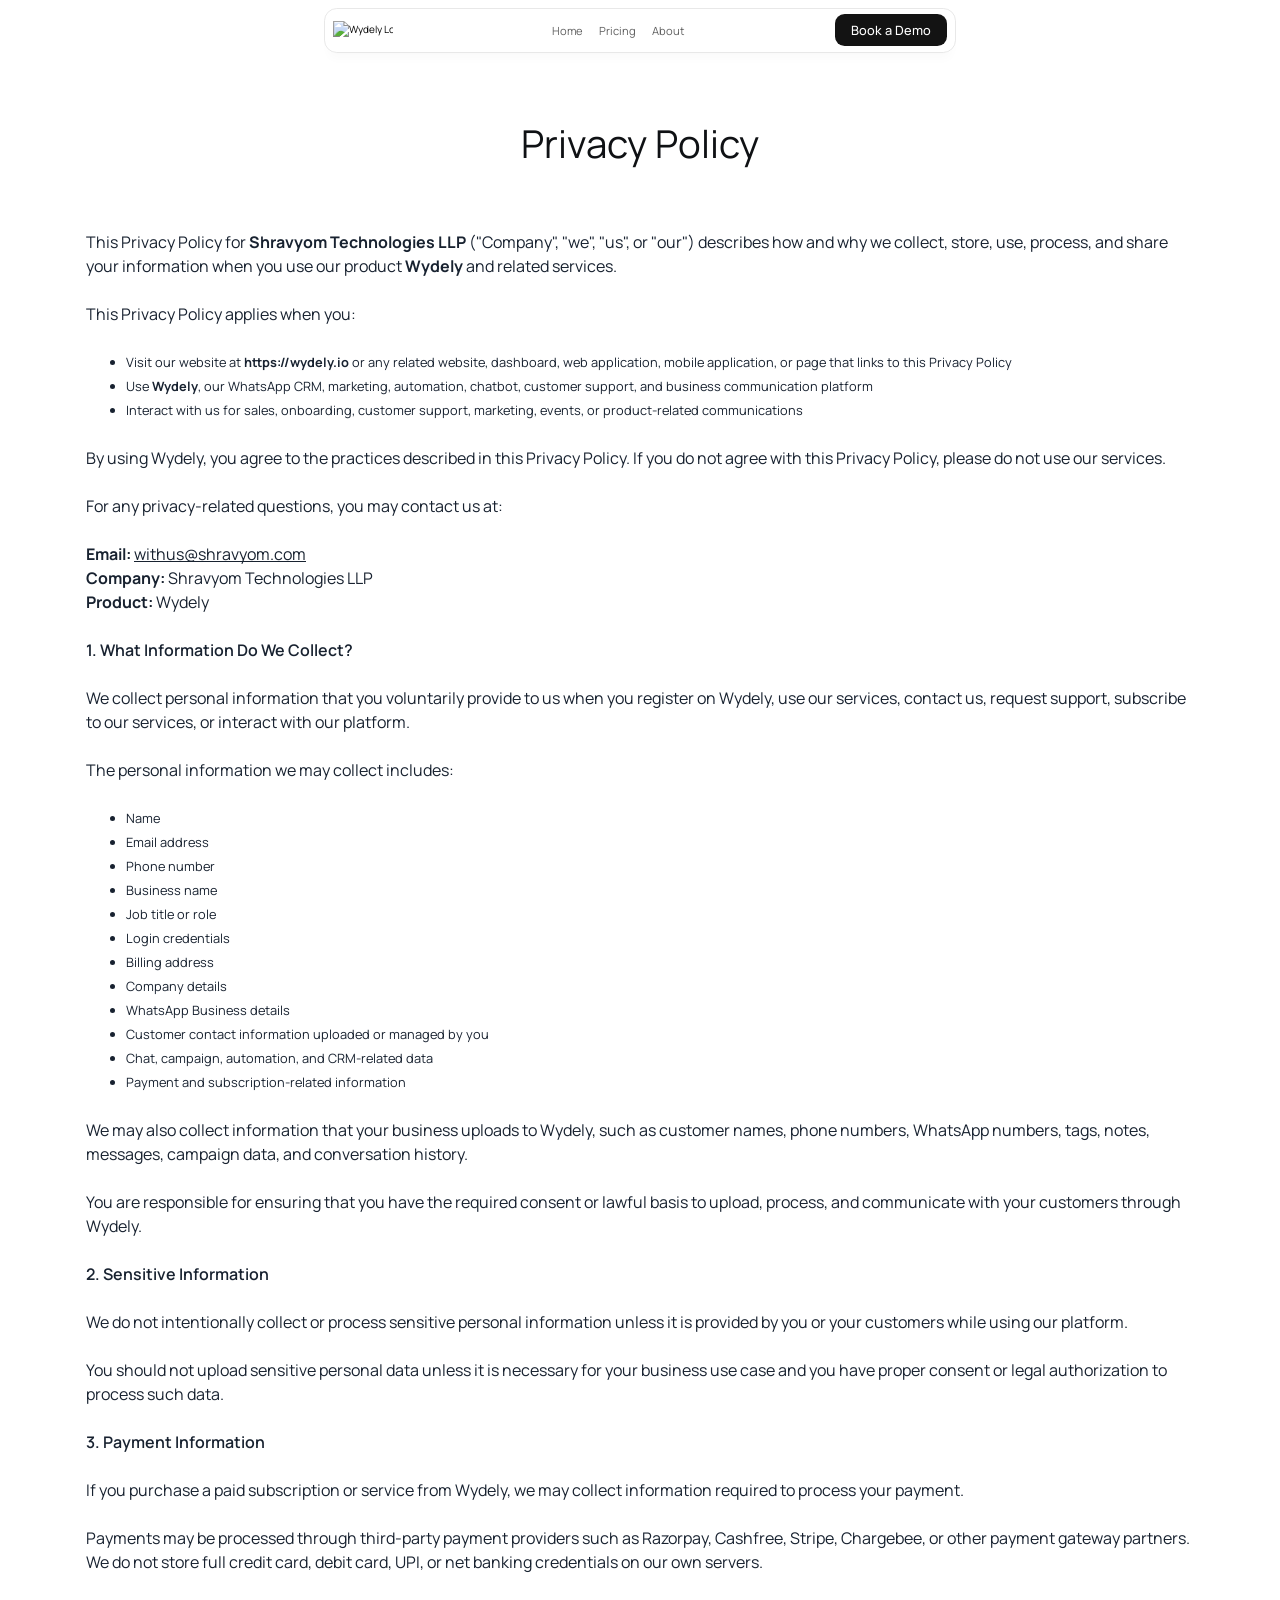
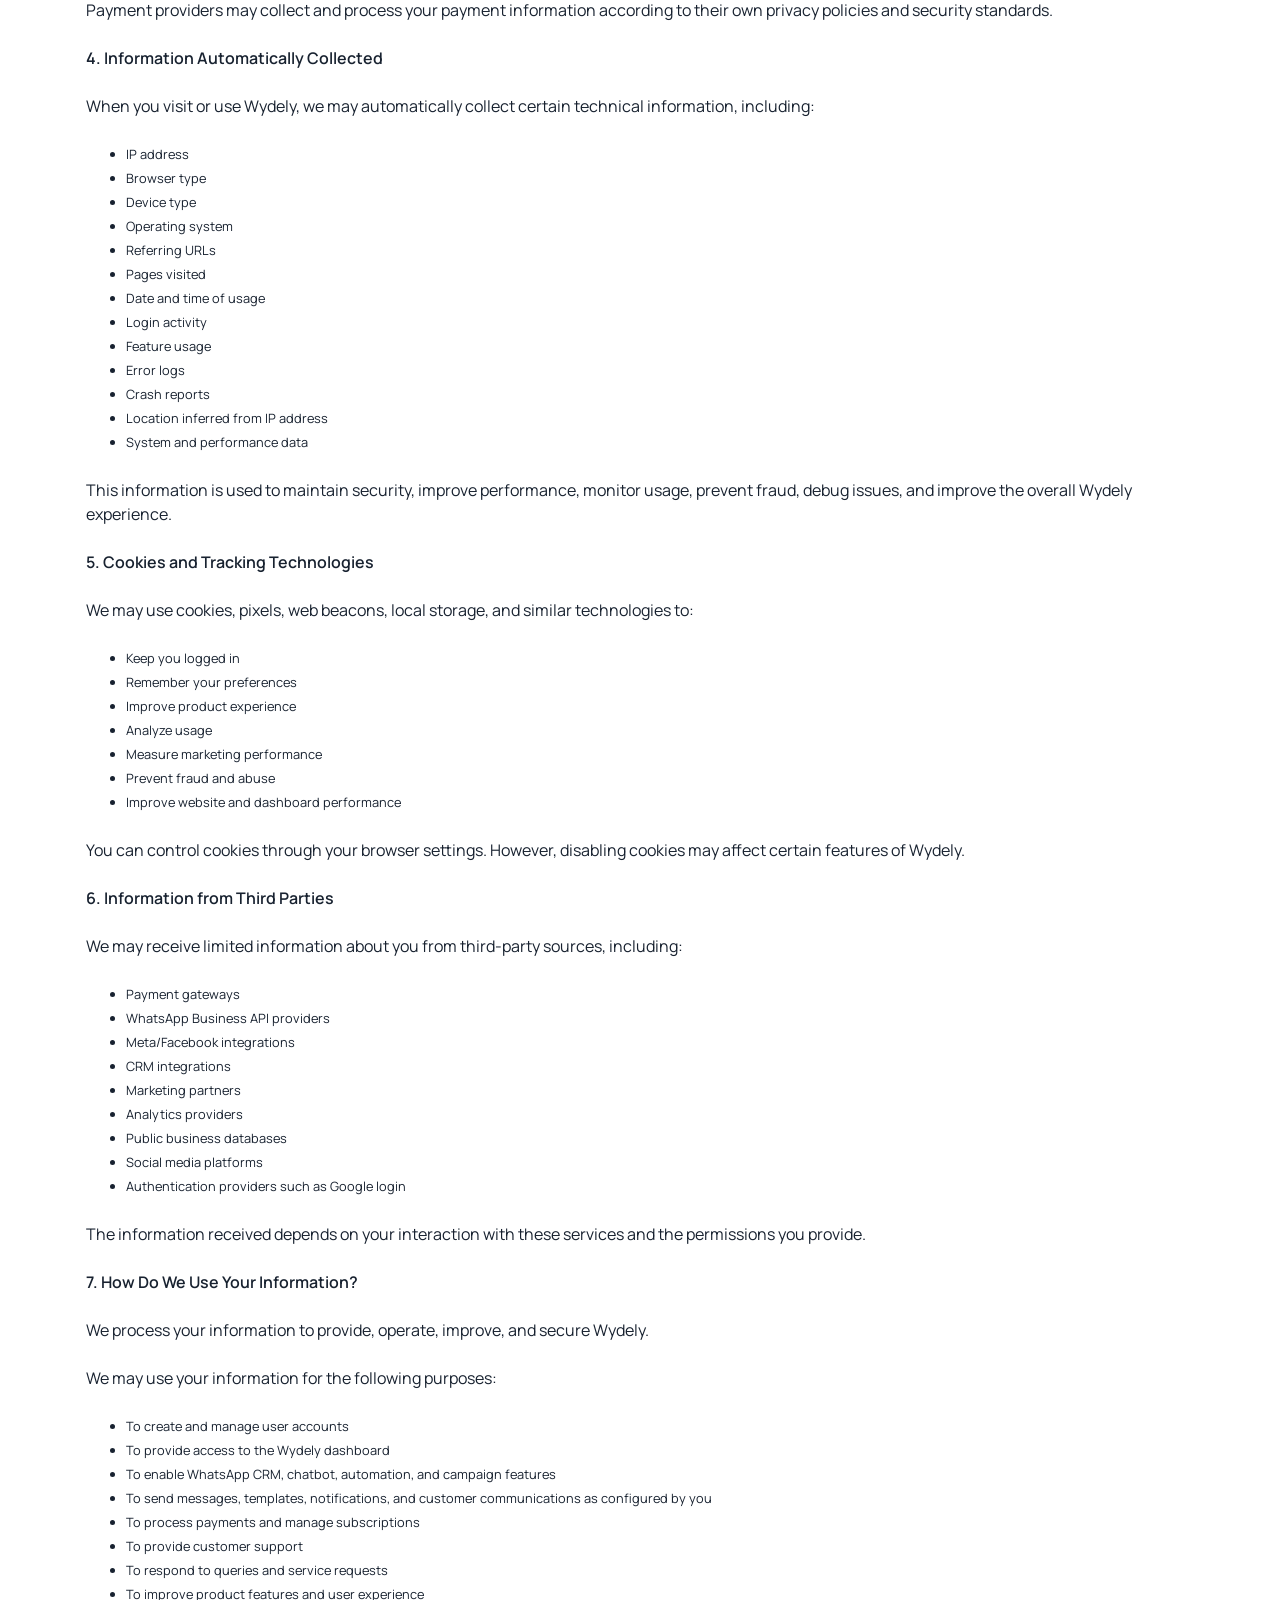
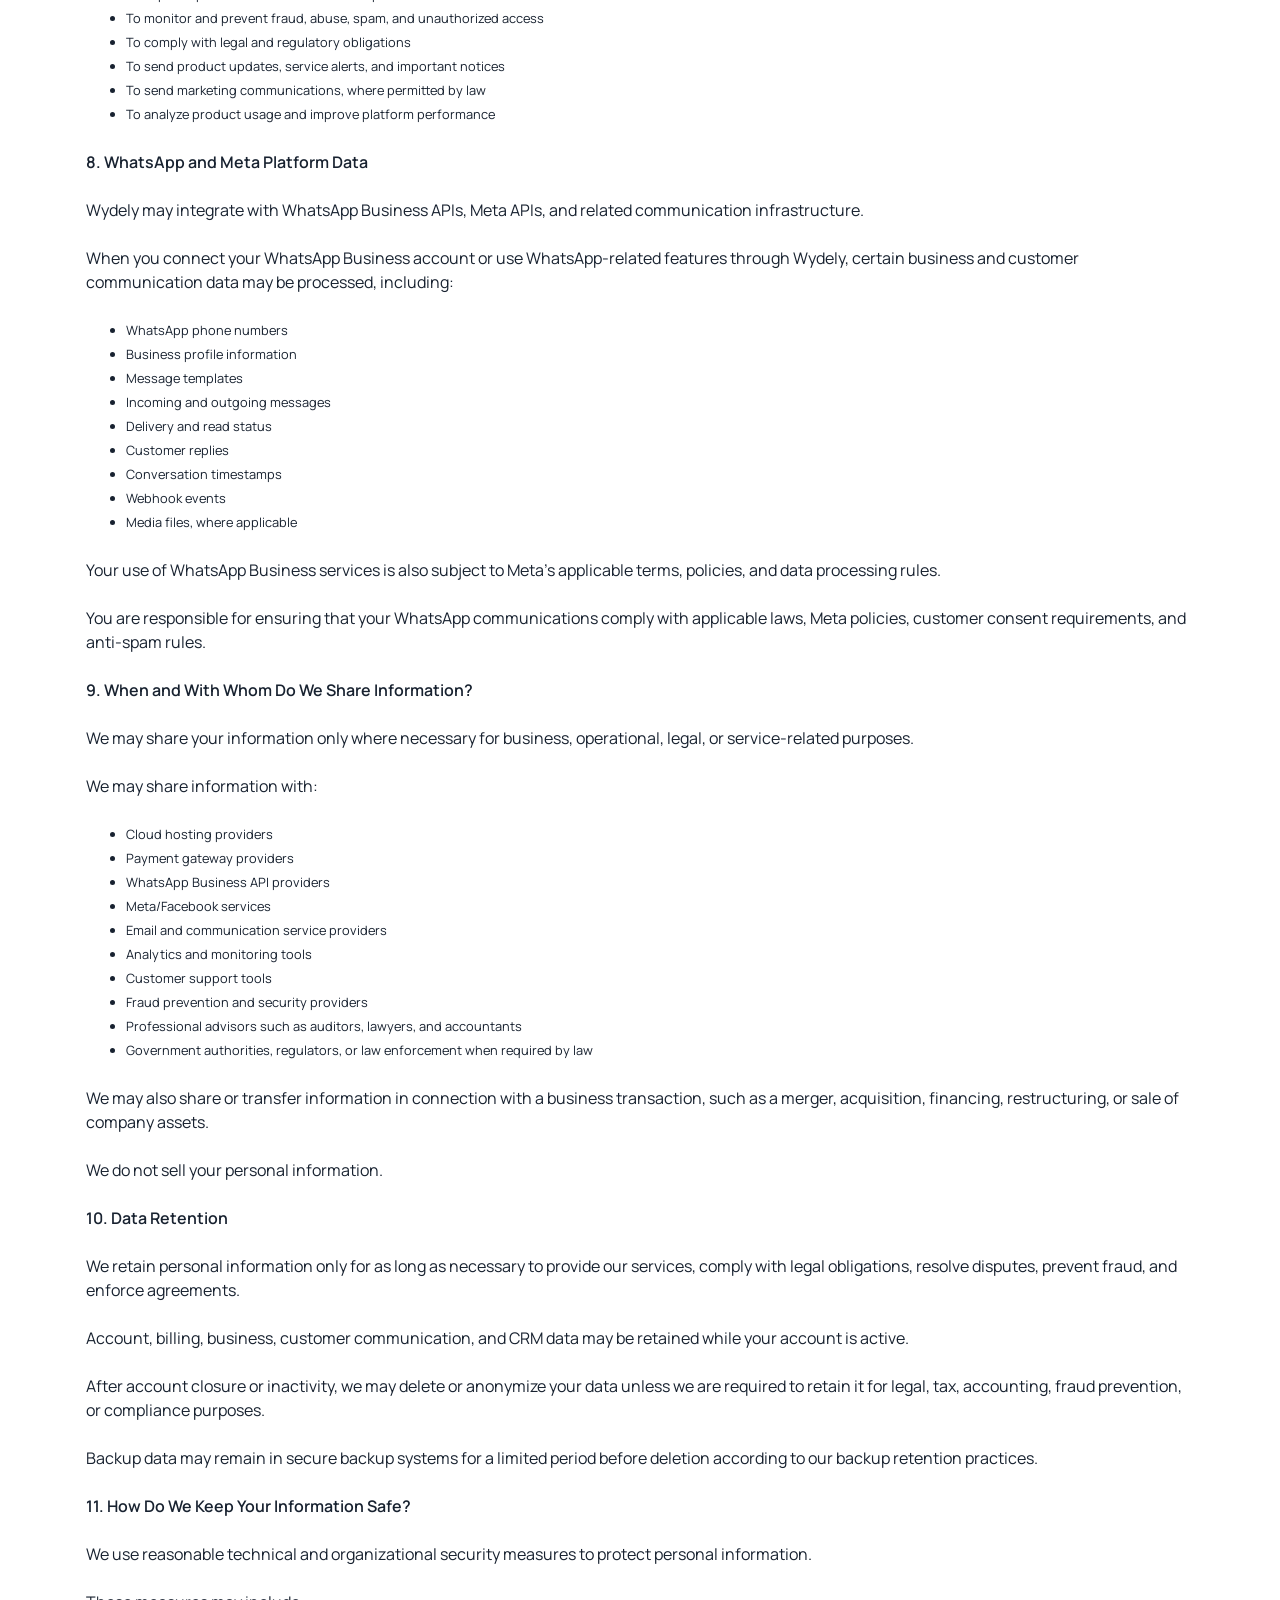
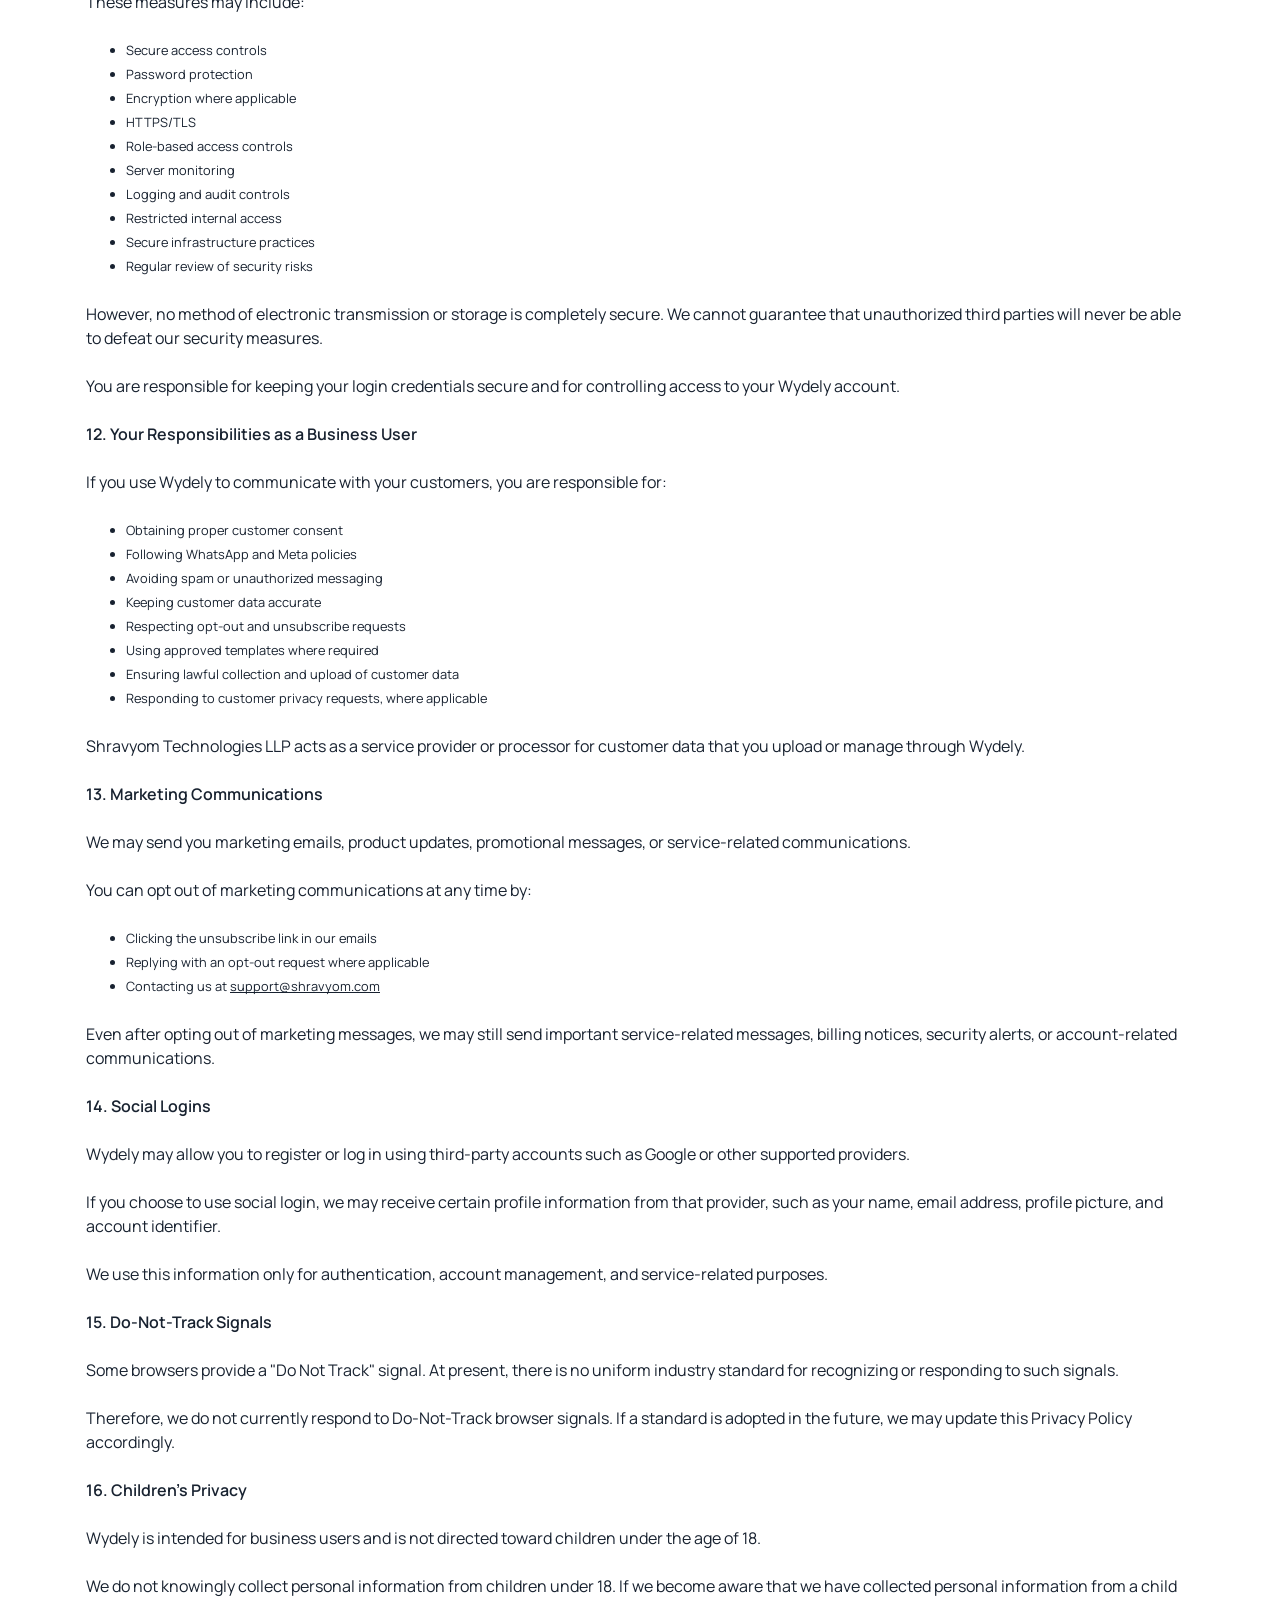
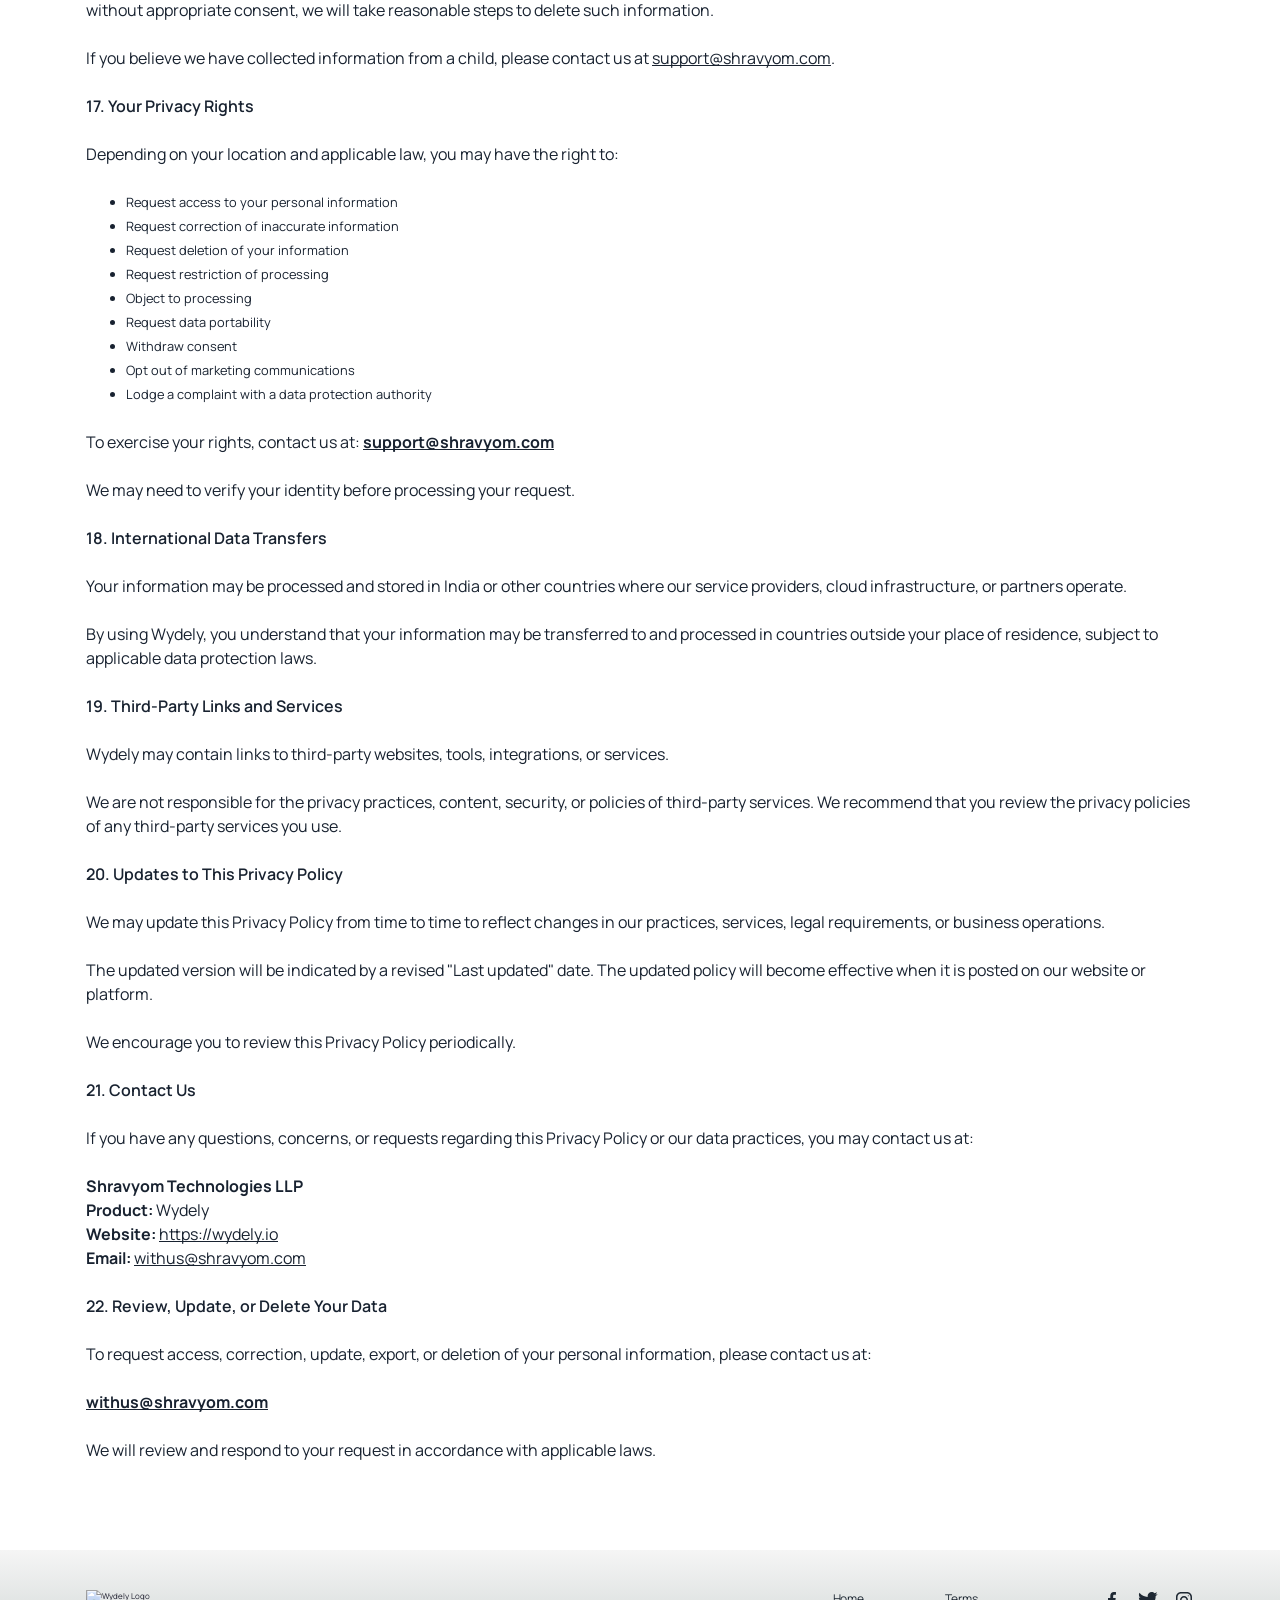
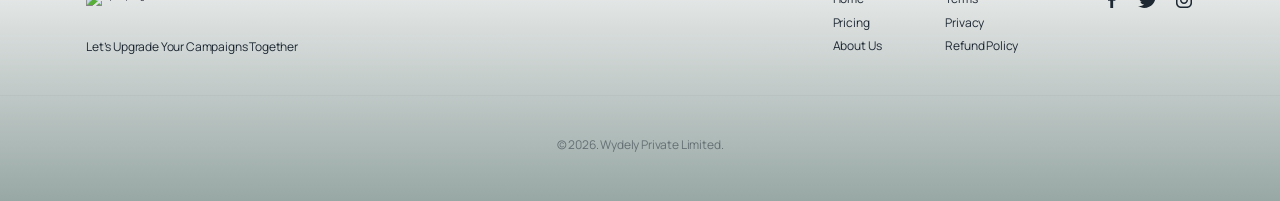
==== commit 9ef8751e: "remove images" ====
--- a/privacy.html
+++ b/privacy.html
@@ -53,7 +53,7 @@
             <div class="inner">
 
                 <a class="navbar-brand brand-logo" href="#home" aria-label="Wydely Home">
-                    <img src="assets/images/logo/Wydely.svg " alt="Wydely Logo" width="120" height="38" />
+                    <img src="https://wydely-assets.s3.ap-south-1.amazonaws.com/web/images/logo/Wydely.svg " alt="Wydely Logo" width="120" height="38" />
                 </a>
                 <ul class="navbar-items">
                     <li class="nav-item"><a class="nav-link" href="#features">Home</a></li>
@@ -419,7 +419,7 @@
 
                     <div class="col-lg-8 col-md-7 col-12">
                         <div class="footer-brand">
-                            <img src="assets/images/logo/Wydely.svg" class="logo" alt="Wydely Logo" loading="lazy"
+                            <img src="https://wydely-assets.s3.ap-south-1.amazonaws.com/web/images/logo/Wydely.svg" class="logo" alt="Wydely Logo" loading="lazy"
                                 decoding="async">
                             <p class="text">Let’s Upgrade Your Campaigns Together</p>
 
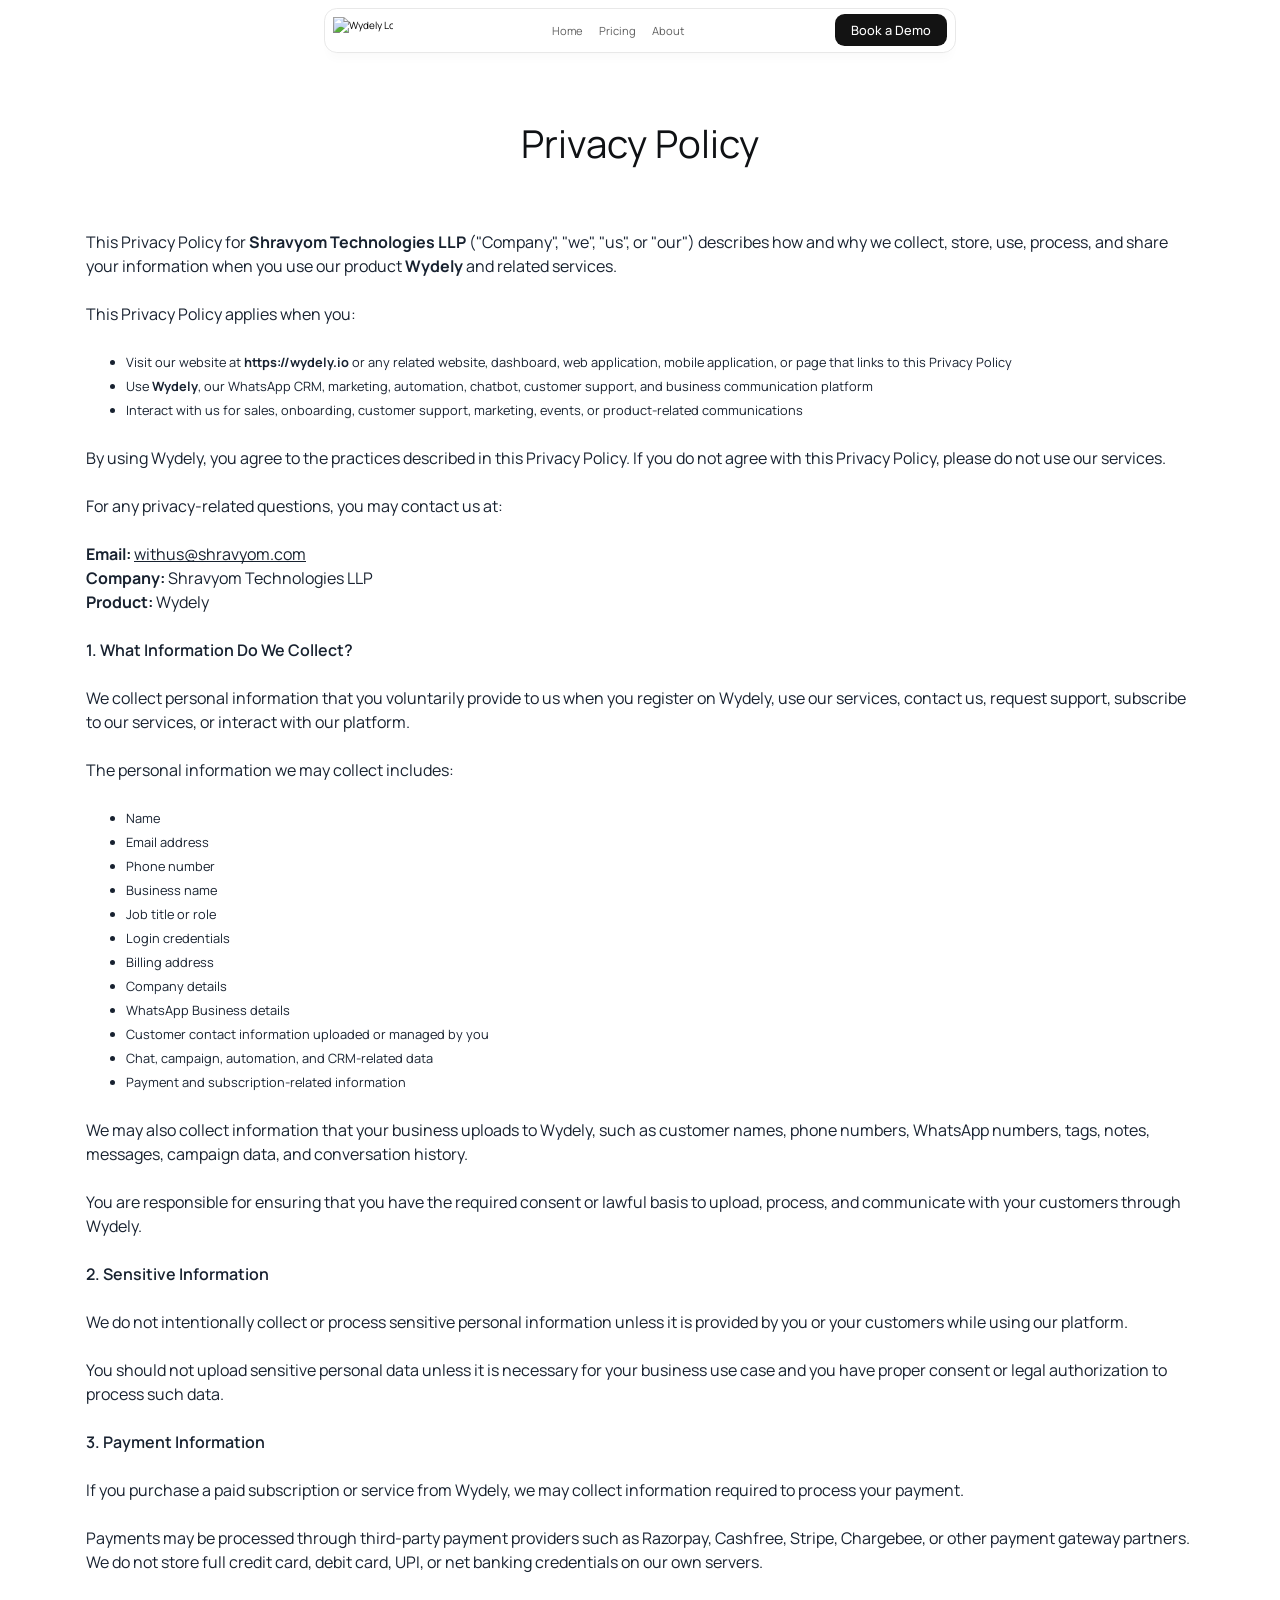
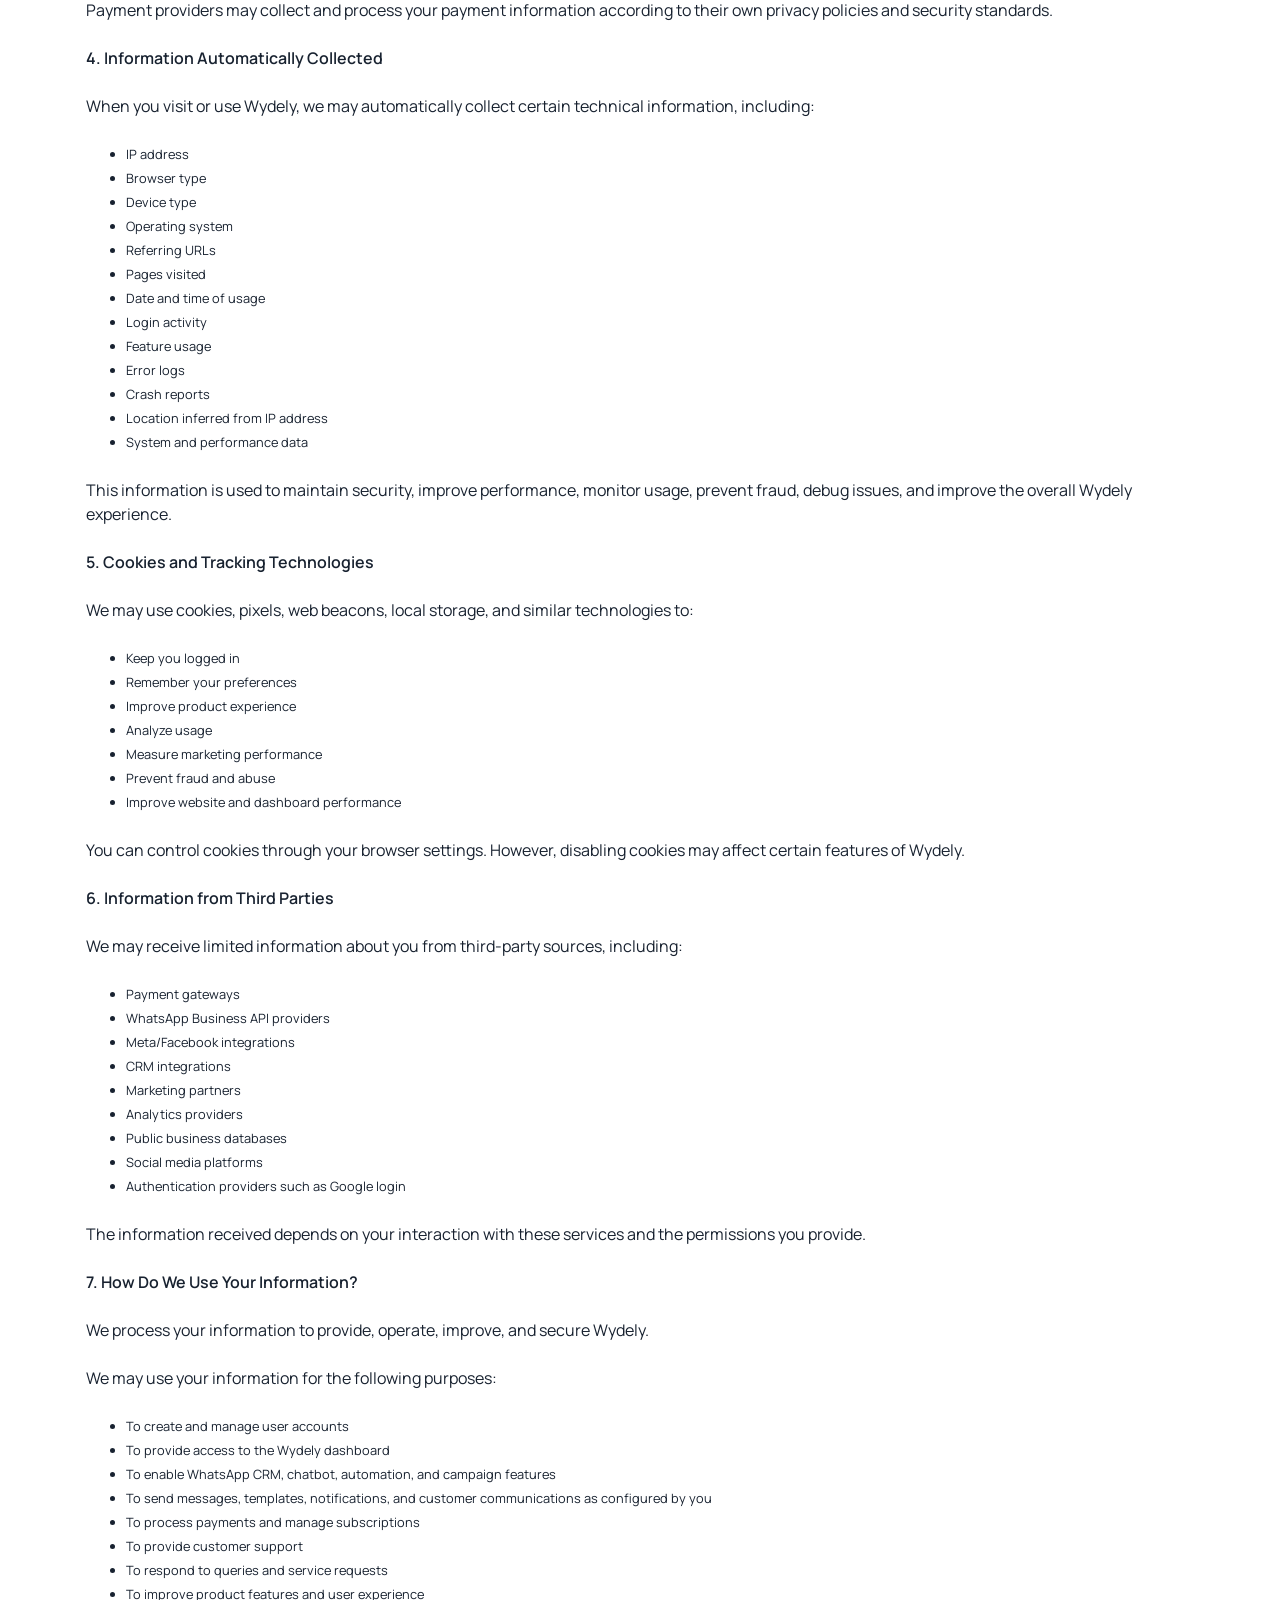
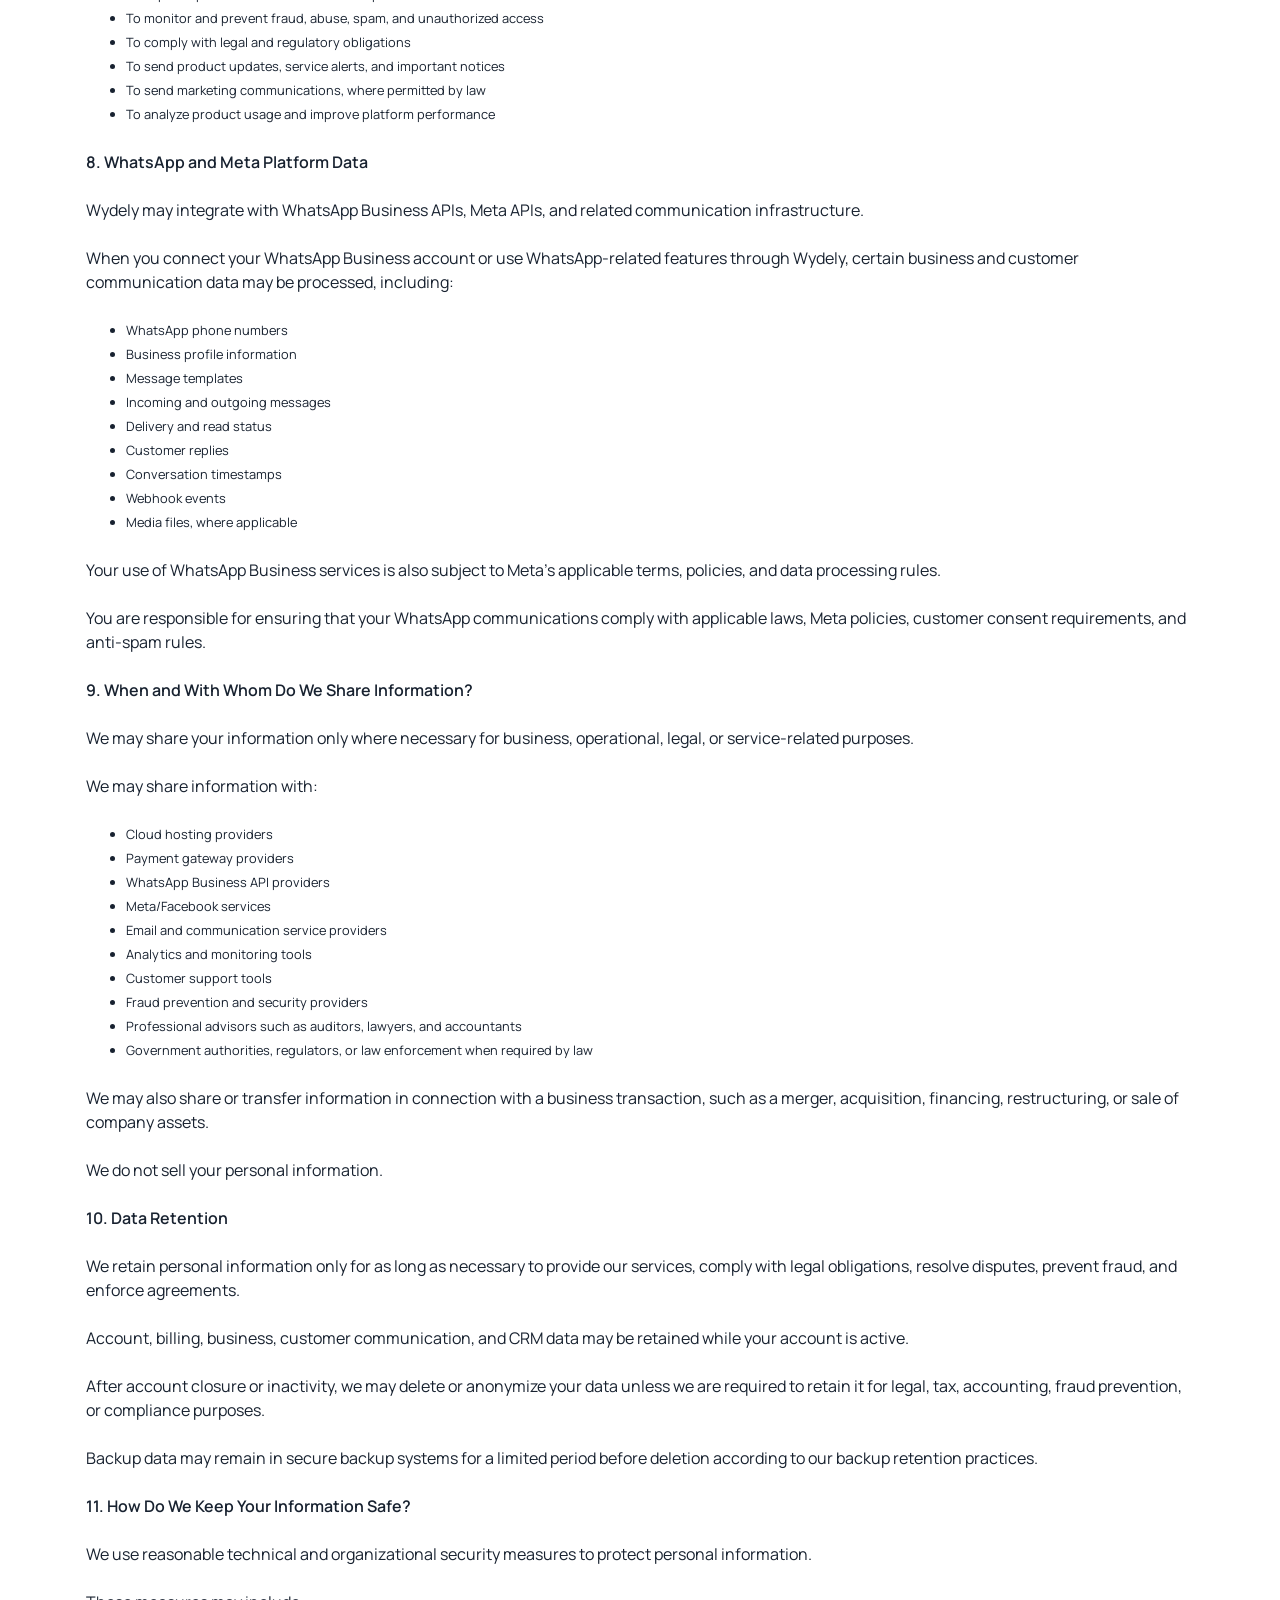
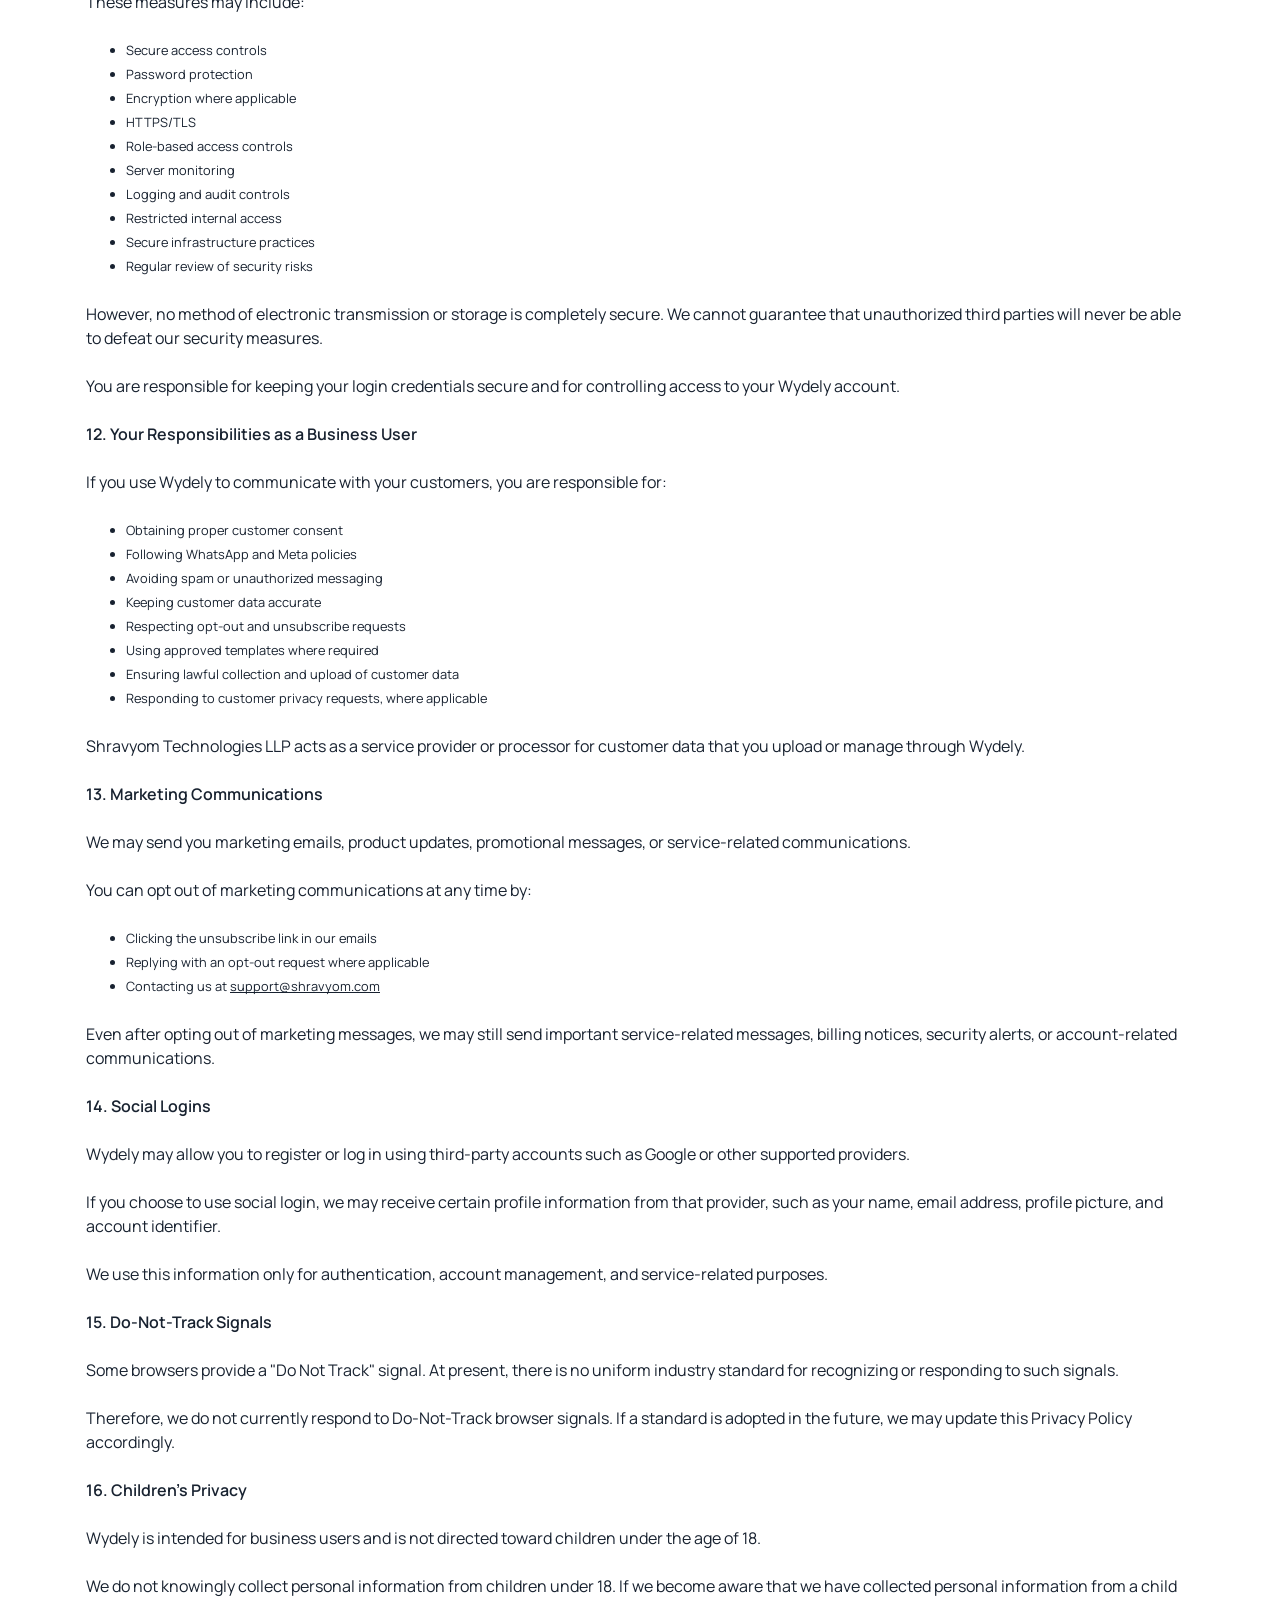
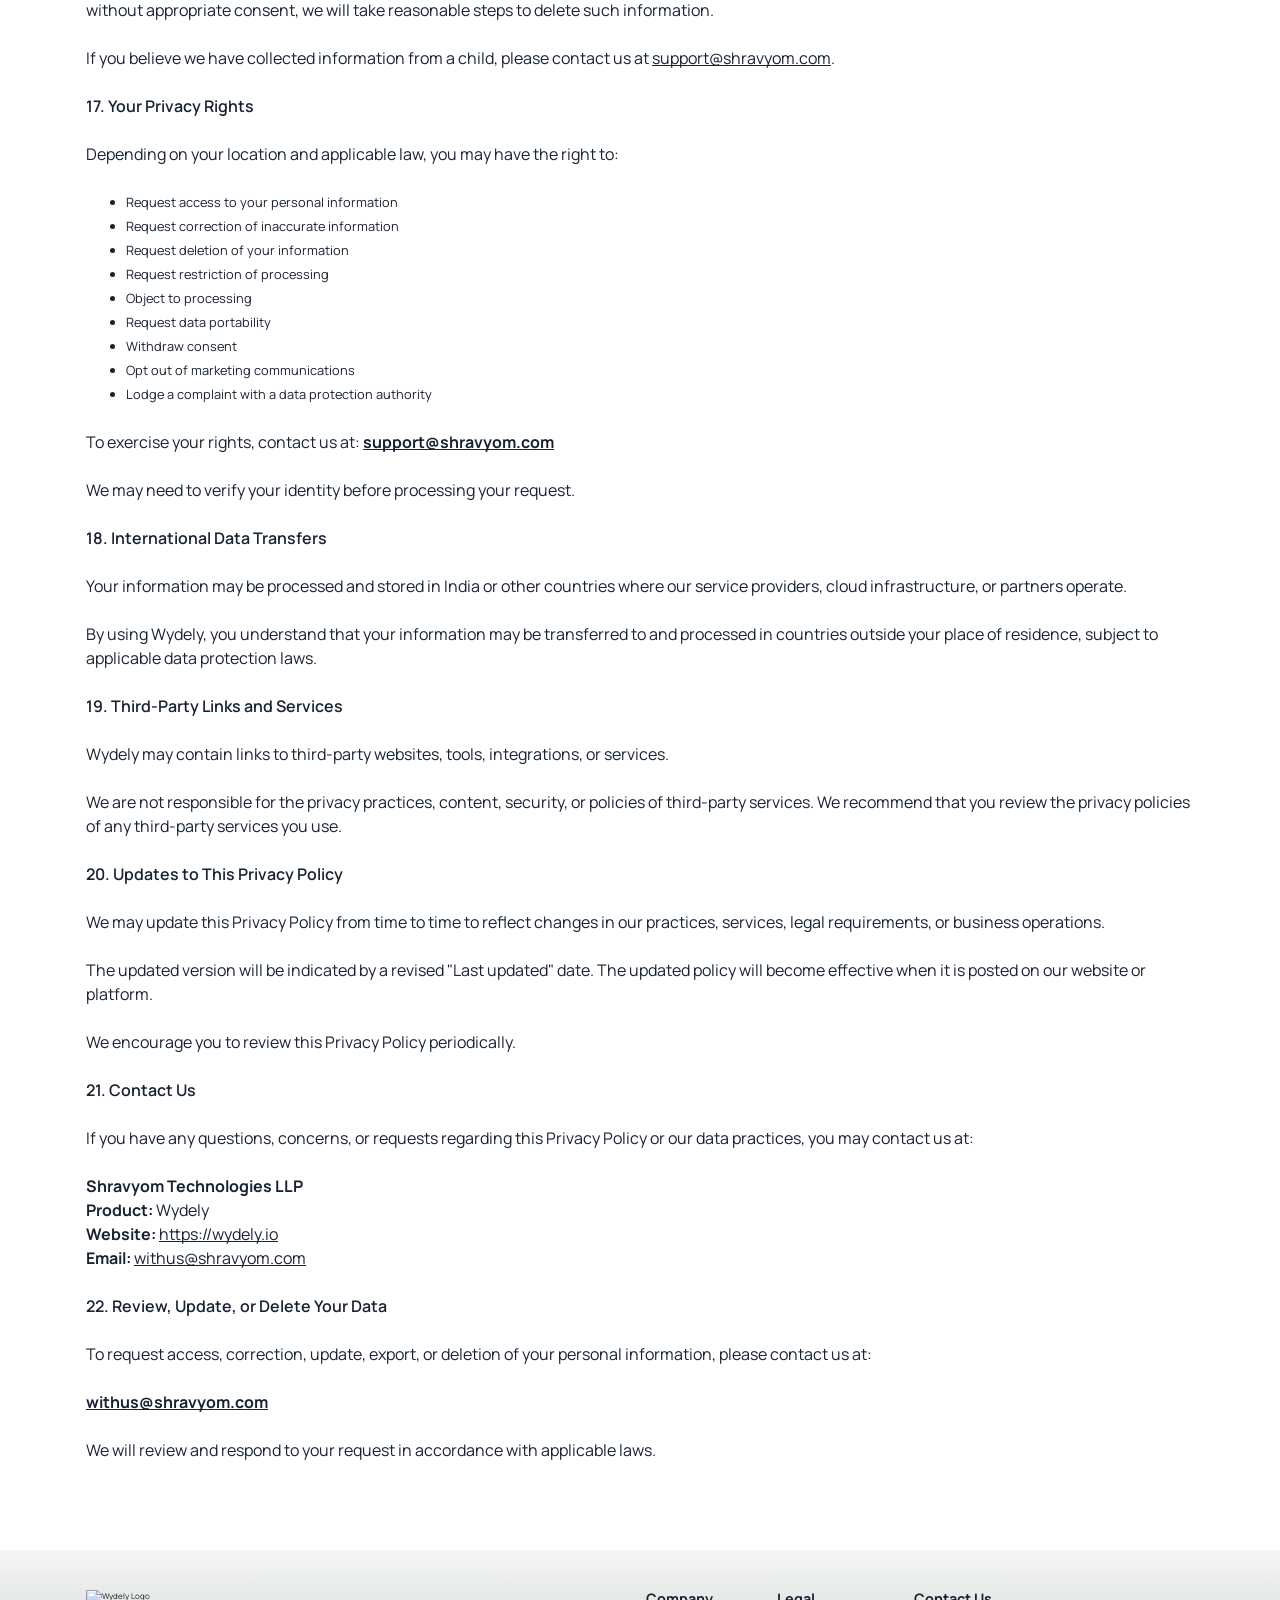
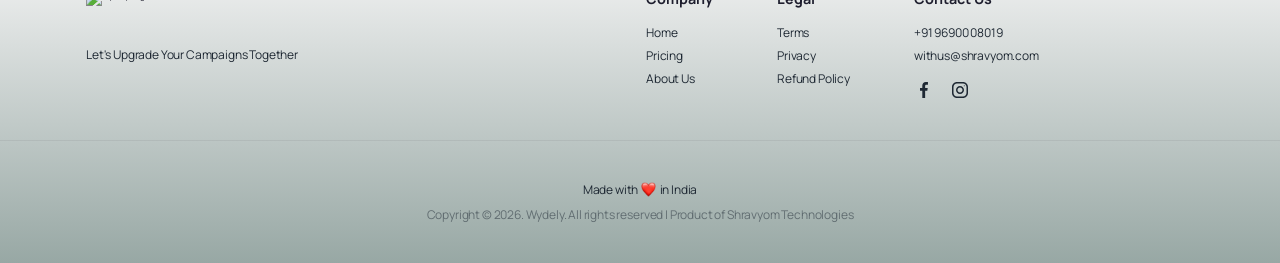
==== commit d595b0ed: "new changes with webinar" ====
--- a/privacy.html
+++ b/privacy.html
@@ -6,25 +6,26 @@
     <meta name="viewport" content="width=device-width, initial-scale=1.0" />
     <meta name="description"
         content="Wydely, easy-to-use, fast WhatsApp marketing software in India for SMEs and enterprises to send bulk messages and grow your business WhatsApp at scale." />
-    <meta name="keywords" content="Best WhatsApp Marketing Software in India, WhatsApp marketing software free, Bulk WhatsApp marketing services, whatsapp marketing tools, whatsapp marketing tools free, best whatsapp marketing tools, whatsapp api for business, whatsapp login" />
+    <meta name="keywords"
+        content="Best WhatsApp Marketing Software in India, WhatsApp marketing software free, Bulk WhatsApp marketing services, whatsapp marketing tools, whatsapp marketing tools free, best whatsapp marketing tools, whatsapp api for business, whatsapp login" />
     <meta name="author" content="Wydely" />
-    <meta name="robots" content="index, follow" />
-     <!-- Open Graph -->
+
+    <!-- Open Graph -->
     <meta property="og:type" content="website" />
     <meta property="og:url" content="https://Wydely.io/" />
-    <meta property="og:title" content="Wydely — Grow Smarter, Scale Faster" />
+    <meta property="og:title" content="Wydely | Affordable, Best WhatsApp Marketing Software in India for SMEs" />
     <meta property="og:description"
         content="Intelligent automation and real-time analytics for modern teams. Book a demo today." />
     <meta property="og:image" content="https://Wydely.io/og-image.jpg" />
 
     <!-- Twitter Card -->
     <meta name="twitter:card" content="summary_large_image" />
-    <meta name="twitter:title" content="Wydely — Grow Smarter, Scale Faster" />
+    <meta name="twitter:title" content="Wydely | Affordable, Best WhatsApp Marketing Software in India for SMEs" />
     <meta name="twitter:description" content="Intelligent automation and real-time analytics for modern teams." />
 
     <title>Wydely | Affordable, Best WhatsApp Marketing Software in India for SMEs </title>
-
-    <link rel="icon" href="assets/images/logo/favicon.ico" type="image/x-icon" />
+  <link rel="icon" href="https://wydely-assets.s3.ap-south-1.amazonaws.com/web/images/logo/favicon.svg"
+    type="image/svg+xml" />
 
     <!-- Preconnects for performance -->
     <link rel="preconnect" href="https://fonts.googleapis.com">
@@ -48,32 +49,7 @@
     <!-- ================================================
        NAVBAR
   ================================================ -->
-    <header class="site-header">
-        <nav id="mainNav" class="navbar navbar-expand-lg fixed-top" aria-label="Main navigation">
-            <div class="inner">
-
-                <a class="navbar-brand brand-logo" href="#home" aria-label="Wydely Home">
-                    <img src="https://wydely-assets.s3.ap-south-1.amazonaws.com/web/images/logo/Wydely.svg " alt="Wydely Logo" width="120" height="38" />
-                </a>
-                <ul class="navbar-items">
-                    <li class="nav-item"><a class="nav-link" href="#features">Home</a></li>
-                    <li class="nav-item"><a class="nav-link" href="#about">Pricing</a></li>
-                    <li class="nav-item"><a class="nav-link" href="#stats">About</a></li>
-                </ul>
-                <button id="menuToggle" class="navbar-toggler custom-toggler" type="button" aria-controls="navbarNav"
-                    aria-expanded="false" aria-label="Toggle navigation">
-                    <span class="toggler-bar"></span>
-                    <span class="toggler-bar"></span>
-                    <span class="toggler-bar"></span>
-                </button>
-
-                <button class="btn btn-primary btn-demo d_none_xs" data-bs-toggle="modal" data-bs-target="#demoModal">
-                    Book a Demo
-                </button>
-            </div>
-        </nav>
-    </header>
-
+    <site-header></site-header>
     <main>
 
         <div class="collapse navbar-collapse" id="navbarNav">
@@ -84,9 +60,9 @@
                 </svg>
             </button>
             <ul class="navbar-nav ms-auto align-items-center">
-                <li class="nav-item"><a class="nav-link" href="#home">Home</a></li>
-                <li class="nav-item"><a class="nav-link" href="#about">Pricing</a></li>
-                <li class="nav-item"><a class="nav-link" href="#stats">About</a></li>
+                <li class="nav-item"><a class="nav-link" href="index.html">Home</a></li>
+                <li class="nav-item"><a class="nav-link" href="index.html">Pricing</a></li>
+                <li class="nav-item"><a class="nav-link" href="index.html#stats">About</a></li>
             </ul>
         </div>
 
@@ -412,159 +388,15 @@
     <!-- ================================================
        FOOTER
   ================================================ -->
-    <footer class="site-footer" role="contentinfo">
-        <div class="footer-top">
-            <div class="container">
-                <div class="row g-4">
-
-                    <div class="col-lg-8 col-md-7 col-12">
-                        <div class="footer-brand">
-                            <img src="https://wydely-assets.s3.ap-south-1.amazonaws.com/web/images/logo/Wydely.svg" class="logo" alt="Wydely Logo" loading="lazy"
-                                decoding="async">
-                            <p class="text">Let’s Upgrade Your Campaigns Together</p>
-
-                        </div>
-                    </div>
-
-                    <div class="col-lg-3 col-md-3 col-12">
-                        <div class="footer_group_link">
-                            <div class="footer_imp_links">
-                                <ul>
-                                    <li><a href="#features">Home</a></li>
-                                    <li><a href="#">Pricing</a></li>
-                                    <li><a href="#">About Us</a></li>
-                                </ul>
-                            </div>
-                            <div class="footer_imp_links">
-                                <ul>
-                                    <li><a href="terms.html">Terms</a></li>
-                                    <li><a href="privacy.html">Privacy</a></li>
-                                    <li><a href="refund.html">Refund Policy</a></li>
-                                </ul>
-                            </div>
-                        </div>
-                    </div>
-                    <div class="col-lg-1 col-md-2 col-12">
-
-                        <nav class="footer-social" aria-label="Social media">
-                            <a href="#" aria-label="X (Twitter)" rel="noopener noreferrer">
-                                <svg xmlns="http://www.w3.org/2000/svg" width="20" height="20" viewBox="0 0 20 20"
-                                    fill="none">
-                                    <path
-                                        d="M12.4893 4.63607H13.9386V2.11179C13.6886 2.0774 12.8287 2 11.8271 2C9.73747 2 8.30598 3.3144 8.30598 5.73019V7.95349H6V10.7754H8.30598V17.876H11.1332V10.7761H13.3459L13.6972 7.95415H11.1326V6.01C11.1332 5.19438 11.3528 4.63607 12.4893 4.63607V4.63607Z"
-                                        fill="#1E2833" />
-                                </svg>
-                            </a>
-                            <a href="#" aria-label="LinkedIn" rel="noopener noreferrer">
-                                <svg xmlns="http://www.w3.org/2000/svg" width="20" height="20" viewBox="0 0 20 20"
-                                    fill="none">
-                                    <path
-                                        d="M19.6552 3.881C18.9279 4.2 18.1531 4.41144 17.3452 4.51411C18.1763 4.01789 18.8106 3.23811 19.1088 2.29822C18.3339 2.76022 17.4784 3.08656 16.5666 3.26867C15.8308 2.48522 14.7822 2 13.6382 2C11.4186 2 9.63172 3.80156 9.63172 6.01011C9.63172 6.32789 9.65861 6.63344 9.72461 6.92433C6.39161 6.76178 3.44239 5.16433 1.46116 2.73089C1.11528 3.331 0.912387 4.01789 0.912387 4.75733C0.912387 6.14578 1.62739 7.37656 2.69316 8.08911C2.04905 8.07689 1.41716 7.88989 0.881832 7.59533C0.881832 7.60756 0.881832 7.62344 0.881832 7.63933C0.881832 9.58756 2.2715 11.2058 4.09383 11.5786C3.7675 11.6678 3.41183 11.7106 3.04272 11.7106C2.78605 11.7106 2.52694 11.6959 2.28372 11.6421C2.80316 13.2298 4.27716 14.397 6.02983 14.4349C4.66583 15.5019 2.93394 16.1448 1.05905 16.1448C0.730276 16.1448 0.414943 16.1301 0.0996094 16.0898C1.8755 17.235 3.98017 17.8889 6.24983 17.8889C13.6272 17.8889 17.6605 11.7778 17.6605 6.48067C17.6605 6.30344 17.6544 6.13233 17.6458 5.96244C18.4415 5.39778 19.1101 4.69256 19.6552 3.881Z"
-                                        fill="#1E2833" />
-                                </svg>
-                            </a>
-                            <a href="#" aria-label="GitHub" rel="noopener noreferrer">
-                                <svg xmlns="http://www.w3.org/2000/svg" width="20" height="20" viewBox="0 0 20 20"
-                                    fill="none">
-                                    <path fill-rule="evenodd" clip-rule="evenodd"
-                                        d="M7 2H13C15.761 2 18 4.239 18 7V13C18 15.761 15.761 18 13 18H7C4.239 18 2 15.761 2 13V7C2 4.239 4.239 2 7 2ZM13 16.5C14.93 16.5 16.5 14.93 16.5 13V7C16.5 5.07 14.93 3.5 13 3.5H7C5.07 3.5 3.5 5.07 3.5 7V13C3.5 14.93 5.07 16.5 7 16.5H13Z"
-                                        fill="#1E2833" />
-                                    <path fill-rule="evenodd" clip-rule="evenodd"
-                                        d="M6 10C6 7.791 7.791 6 10 6C12.209 6 14 7.791 14 10C14 12.209 12.209 14 10 14C7.791 14 6 12.209 6 10ZM7.5 10C7.5 11.378 8.622 12.5 10 12.5C11.378 12.5 12.5 11.378 12.5 10C12.5 8.621 11.378 7.5 10 7.5C8.622 7.5 7.5 8.621 7.5 10Z"
-                                        fill="#1E2833" />
-                                    <circle cx="14.2986" cy="5.70097" r="0.533" fill="#1E2833" />
-                                </svg>
-                            </a>
-                        </nav>
-                    </div>
-
-
-                </div>
-            </div>
-        </div>
-
-        <div class="footer-bottom">
-            <div class="container">
-                <p>&copy; <span id="currentYear"></span>. Wydely Private Limited.</p>
-            </div>
-        </div>
-    </footer>
-
-    <!-- ================================================
-       BOOK A DEMO MODAL
-  ================================================ -->
-    <div class="modal fade" id="demoModal" tabindex="-1" aria-labelledby="demoModalLabel" aria-modal="true"
-        role="dialog">
-        <div class="modal-dialog modal-dialog-centered">
-            <div class="modal-content">
-
-                <div class="modal-header">
-                    <div class="modal-header-text">
-                        <h2 class="modal-title" id="demoModalLabel">Book Your Free Demo</h2>
-                        <p>See Wydely in action — no commitment required.</p>
-                    </div>
-                    <button type="button" class="btn-close" data-bs-dismiss="modal" aria-label="Close"></button>
-                </div>
-
-                <div class="modal-body">
-
-                    <!-- Form -->
-                    <form id="demoForm" novalidate aria-label="Book a demo form">
-
-                        <div class="mb-4">
-                            <label for="demoName" class="form-label">
-                                Full Name <span class="required-star" aria-hidden="true">*</span>
-                            </label>
-                            <input type="text" class="form-control" id="demoName" name="name" placeholder="Jane Smith"
-                                required autocomplete="name" aria-required="true" aria-describedby="nameError" />
-                            <div class="field-error" id="nameError" role="alert"></div>
-                        </div>
-
-                        <div class="mb-4">
-                            <label for="demoEmail" class="form-label">
-                                Work Email <span class="required-star" aria-hidden="true">*</span>
-                            </label>
-                            <input type="email" class="form-control" id="demoEmail" name="email"
-                                placeholder="jane@company.com" required autocomplete="email" aria-required="true"
-                                aria-describedby="emailError" />
-                            <div class="field-error" id="emailError" role="alert"></div>
-                        </div>
-
-                        <div class="mb-4">
-                            <label for="demoPhone" class="form-label">
-                                Phone Number <span class="required-star" aria-hidden="true">*</span>
-                            </label>
-                            <input type="tel" class="form-control" id="demoPhone" name="phone"
-                                placeholder="+1 (555) 000-0000" required autocomplete="tel" aria-required="true"
-                                aria-describedby="phoneError" />
-                            <div class="field-error" id="phoneError" role="alert"></div>
-                        </div>
-
-                        <button type="submit" class="btn btn-primary w-100 btn-submit">
-                            <span class="btn-label">Request My Demo</span>
-                            <span class="btn-spinner" hidden aria-hidden="true">
-                                <span class="spinner-border spinner-border-sm" role="status"></span>
-                                Sending…
-                            </span>
-                        </button>
-
-                    </form>
-
-                    <!-- Success state -->
-                    <div class="form-success" id="formSuccess" hidden role="status" aria-live="polite">
-                        <div class="success-icon" aria-hidden="true">✓</div>
-                        <h3>You're on the list!</h3>
-                        <p>Our team will reach out within 24 hours to schedule your personalized demo.</p>
-                    </div>
-
-                </div>
-            </div>
-        </div>
-    </div>
+    <site-footer></site-footer>
+
+
 
     <!-- ================================================
        SCRIPTS (defer = non-blocking, ordered)
   ================================================ -->
+    <script src="assets/js/components.js" defer></script>
+
     <script src="assets/plugins/js/bootstrap.bundle.min.js" defer></script>
     <script src="assets/plugins/js/gsap.min.js" defer></script>
     <script src="assets/plugins/js/ScrollTrigger.min.js" defer></script>
--- a/assets/css/styles.css
+++ b/assets/css/styles.css
@@ -1,1505 +1 @@
-*,
-*::before,
-*::after {
-  box-sizing: border-box;
-  margin: 0;
-  padding: 0;
-}
-
-html {
-  font-size: 10px;
-  scroll-behavior: smooth;
-  text-size-adjust: 100%;
-}
-
-body {
-  font-family: "Manrope", -apple-system, BlinkMacSystemFont, "Segoe UI", sans-serif;
-  color: #1E1E2E;
-  background: #ffffff;
-  line-height: 1.6;
-  overflow-x: hidden;
-  font-smoothing: antialiased;
-}
-
-img {
-  max-width: 100%;
-  height: auto;
-  display: block;
-}
-
-a {
-  text-decoration: none;
-  color: inherit;
-}
-
-ul {
-  list-style: none;
-  padding: 0;
-  margin: 0;
-}
-
-button {
-  cursor: pointer;
-  font-family: inherit;
-}
-
-section[id] {
-  scroll-margin-top: 10rem;
-}
-
-.section-pad {
-  padding: 10rem 0;
-}
-@media (max-width: calc(78.6rem - 0.1rem)) {
-  .section-pad {
-    padding: 7rem 0;
-  }
-}
-
-.text-gradient {
-  background: linear-gradient(135deg, #6C63FF 0%, #FF6584 100%);
-  background-clip: text;
-  color: transparent;
-}
-
-.text-gradient-light {
-  background: linear-gradient(135deg, #a78bfa 0%, #f9a8d4 100%);
-  background-clip: text;
-  color: transparent;
-}
-
-.section-tag {
-  display: inline-block;
-  padding: 0.6rem 1.4rem;
-  border-radius: 10rem;
-  background: rgba(108, 99, 255, 0.1);
-  color: #6C63FF;
-  font-size: 0.72rem;
-  font-weight: 700;
-  letter-spacing: 0.14em;
-  text-transform: uppercase;
-  margin-bottom: 1.6rem;
-}
-
-.section-header {
-  max-width: 64rem;
-  margin: 0 auto;
-}
-.section-header h2 {
-  font-size: clamp(2rem, 4vw, 2.75rem);
-  font-weight: 800;
-  line-height: 1.2;
-  margin-bottom: 1.4rem;
-  color: #1E1E2E;
-}
-
-.section-subtext {
-  font-size: 1.05rem;
-  color: #6B7280;
-  line-height: 1.7;
-}
-
-.mb_lg_32 {
-  margin-bottom: 3.2rem;
-}
-
-.mt_lg_24 {
-  margin-top: 2.4rem;
-}
-
-.btn {
-  position: relative;
-  display: inline-flex;
-  align-items: center;
-  justify-content: center;
-  gap: 0.8rem;
-  padding: 1rem 2rem;
-  border-radius: 1.2rem;
-  border: none;
-  cursor: pointer;
-  font-size: 1.6rem;
-  font-weight: 500;
-  line-height: 1.44rem;
-  white-space: nowrap;
-  text-align: center;
-  text-decoration: none;
-  transition: 0.3s cubic-bezier(0.4, 0, 0.2, 1);
-  height: 4rem;
-}
-.btn svg {
-  transition: transform 0.2s cubic-bezier(0.4, 0, 0.2, 1);
-}
-.btn-primary {
-  background: #131313;
-  color: #ffffff;
-}
-.btn-primary:hover, .btn-primary:focus-visible {
-  background: #131313;
-  transform: translateY(-0.2rem);
-}
-.btn-primary:active {
-  transform: translateY(0);
-}
-.btn-ghost {
-  background: transparent;
-  border: 0.1rem solid #DEDEDE;
-  color: #131313;
-}
-.btn-ghost:hover {
-  border: 0.1rem solid #DEDEDE;
-  transform: translateY(-0.2rem);
-}
-.btn-demo svg {
-  flex-shrink: 0;
-}
-.btn-demo:hover svg {
-  transform: translateX(0.4rem);
-}
-
-.navbar-items {
-  display: flex;
-  flex-direction: row;
-  justify-content: flex-start;
-  align-items: center;
-  gap: 2rem;
-}
-.navbar-items .nav-link {
-  padding: 0;
-  color: #606060;
-  font-size: 1.4rem;
-  font-weight: 400;
-  line-height: 1.4rem;
-  transition: 0.3s cubic-bezier(0.4, 0, 0.2, 1);
-}
-.navbar-items .nav-link.active {
-  color: #104502 !important;
-  font-weight: 600;
-}
-.navbar-items .nav-link:hover, .navbar-items .nav-link:focus-visible {
-  color: #104502;
-  font-weight: 600;
-}
-
-.site-header {
-  position: relative;
-  z-index: 1000;
-}
-.site-header .inner {
-  justify-content: space-between;
-}
-
-#mainNav {
-  padding: 2rem 0;
-  transition: 0.3s cubic-bezier(0.4, 0, 0.2, 1);
-}
-#mainNav.scrolled .inner {
-  backdrop-filter: blur(1.4rem);
-  box-shadow: 0 0.2rem 0.8rem rgba(0, 0, 0, 0.06);
-}
-#mainNav.scrolled .nav-link {
-  color: rgba(30, 30, 46, 0.7);
-}
-#mainNav.scrolled .brand-logo {
-  color: #1E1E2E;
-}
-#mainNav.scrolled .toggler-bar {
-  background: #1E1E2E;
-}
-
-.inner {
-  width: 66.197rem;
-  height: 5.6rem;
-  display: flex;
-  flex-direction: row;
-  justify-content: flex-start;
-  align-items: center;
-  margin: 0 auto;
-  padding: 0 2.9rem;
-  border-radius: 1.6rem;
-  border: 0.1rem solid #E8E8E8;
-  background: rgba(255, 255, 255, 0.9);
-  box-shadow: 0 0.602px 0.602px -1.25px rgba(0, 0, 0, 0.05), 0 2.289px 2.289px -2.5px rgba(0, 0, 0, 0.04), 0 10px 10px -3.75px rgba(0, 0, 0, 0.02);
-  backdrop-filter: blur(5px);
-}
-
-.brand-logo img {
-  width: 7.5rem;
-  height: 2.4rem;
-  aspect-ratio: 25/8;
-}
-
-.custom-toggler {
-  display: flex;
-  flex-direction: column;
-  justify-content: center;
-  align-items: flex-end;
-  gap: 0.5rem;
-  background: none;
-  border: none;
-  padding: 0.6rem;
-  box-shadow: none !important;
-  outline: none;
-}
-.custom-toggler .toggler-bar {
-  display: block;
-  width: 2.4rem;
-  height: 0.2rem;
-  background: rgba(0, 0, 0, 0.85);
-  border-radius: 0.2rem;
-  transition: 0.3s cubic-bezier(0.4, 0, 0.2, 1);
-}
-.custom-toggler .toggler-bar:nth-child(2) {
-  width: 1.7rem;
-}
-.custom-toggler[aria-expanded=true] .toggler-bar:nth-child(1) {
-  transform: translateY(0.7rem) rotate(45deg);
-  width: 2.4rem;
-}
-.custom-toggler[aria-expanded=true] .toggler-bar:nth-child(2) {
-  opacity: 0;
-}
-.custom-toggler[aria-expanded=true] .toggler-bar:nth-child(3) {
-  transform: translateY(-0.7rem) rotate(-45deg);
-  width: 2.4rem;
-}
-
-.navbar-collapse ul.navbar-nav.ms-auto.align-items-center {
-  margin: 0 auto;
-  gap: 1.6rem;
-}
-
-.hero-section {
-  position: relative;
-  display: flex;
-  flex-direction: row;
-  justify-content: center;
-  align-items: center;
-  overflow: hidden;
-  padding: 13rem 0 15rem;
-}
-
-.hero-content {
-  padding: 6rem 0;
-}
-.hero-content .hero-eyebrow {
-  margin-bottom: 2rem;
-  font-size: 0.75rem;
-  font-weight: 700;
-  letter-spacing: 0.14em;
-  text-transform: uppercase;
-  color: rgba(255, 101, 132, 0.9);
-}
-.hero-content h1 {
-  color: #131313;
-  font-size: 5.6rem;
-  font-weight: 400;
-  line-height: 6.4rem;
-  margin-bottom: 2.4rem;
-}
-.hero-content h1 span {
-  display: flex;
-  color: #155A03;
-  font-weight: 500;
-}
-.hero-content .hero-subtext {
-  max-width: 48rem;
-  margin-bottom: 3.6rem;
-  color: #606060;
-  font-size: 1.8rem;
-  font-weight: 400;
-  line-height: 2.7rem;
-}
-.hero-content .hero-actions {
-  display: flex;
-  flex-direction: row;
-  justify-content: flex-start;
-  align-items: center;
-  gap: 1.6rem;
-  flex-wrap: wrap;
-  margin-bottom: 3.8rem;
-}
-.hero-content .hero-actions .btn-lg {
-  font-size: 1rem;
-  padding: 1.4rem 3.2rem;
-}
-.hero-content .hero-trust {
-  font-size: 0.85rem;
-  color: rgba(255, 255, 255, 0.42);
-}
-.hero-content .hero-trust strong {
-  color: rgba(255, 255, 255, 0.65);
-  font-weight: 600;
-}
-
-.hero-visual {
-  display: flex;
-  justify-content: center;
-  align-items: center;
-  padding: 4rem 0;
-}
-
-.hero-card-stack {
-  position: relative;
-  width: 100%;
-}
-
-.hero-card {
-  background: rgba(255, 255, 255, 0.07);
-  backdrop-filter: blur(1.6rem);
-  border: 0.1rem solid rgba(255, 255, 255, 0.12);
-  border-radius: 2.4rem;
-  padding: 2.4rem;
-}
-
-.card-main {
-  position: relative;
-  z-index: 2;
-}
-.card-main .card-dots {
-  display: flex;
-  flex-direction: row;
-  justify-content: flex-start;
-  align-items: center;
-  gap: 0.6rem;
-  margin-bottom: 2rem;
-}
-.card-main .dot {
-  width: 1.2rem;
-  height: 1.2rem;
-  border-radius: 50%;
-}
-.card-main .dot-red {
-  background: #FF5F57;
-}
-.card-main .dot-yellow {
-  background: #FFBD2E;
-}
-.card-main .dot-green {
-  background: #28C840;
-}
-.card-main .chart-bars {
-  display: flex;
-  flex-direction: row;
-  justify-content: space-between;
-  align-items: flex-end;
-  gap: 0.6rem;
-  height: 10rem;
-  margin-bottom: 1.6rem;
-}
-.card-main .chart-bars span {
-  flex: 1;
-  height: var(--h, 50%);
-  background: linear-gradient(180deg, rgba(108, 99, 255, 0.9) 0%, rgba(108, 99, 255, 0.25) 100%);
-  border-radius: 0.4rem 0.4rem 0 0;
-}
-.card-main .chart-label {
-  font-size: 0.84rem;
-  color: rgba(255, 255, 255, 0.55);
-}
-.card-main .chart-label strong {
-  color: #4ADE80;
-  margin-left: 0.6rem;
-}
-
-.card-float {
-  position: absolute;
-  display: flex;
-  flex-direction: row;
-  justify-content: flex-start;
-  align-items: center;
-  gap: 1.2rem;
-  background: rgba(255, 255, 255, 0.97);
-  border-radius: 1.2rem;
-  padding: 1.2rem 1.8rem;
-  box-shadow: 0 2rem 6rem rgba(0, 0, 0, 0.15);
-  z-index: 3;
-  min-width: 16rem;
-}
-.card-float .float-icon {
-  font-size: 1.4rem;
-}
-.card-float p {
-  margin: 0;
-  color: #6B7280;
-  font-size: 0.68rem;
-  font-weight: 500;
-}
-.card-float strong {
-  color: #1E1E2E;
-  font-size: 0.98rem;
-  font-weight: 700;
-}
-.card-float--top {
-  top: 0;
-  left: 10rem;
-  animation: floatUp 3s ease-in-out infinite;
-  will-change: transform;
-  position: absolute;
-}
-.card-float--bottom {
-  bottom: 16rem;
-  left: 7rem;
-  animation: floatDown 3.5s ease-in-out infinite 0.6s;
-  will-change: transform;
-  position: absolute;
-}
-
-@keyframes floatUp {
-  0%, 100% {
-    transform: translateY(0);
-  }
-  50% {
-    transform: translateY(-1rem);
-  }
-}
-@keyframes floatDown {
-  0%, 100% {
-    transform: translateY(0);
-  }
-  50% {
-    transform: translateY(0.8rem);
-  }
-}
-@media (prefers-reduced-motion: reduce) {
-  .card-float--top,
-  .card-float--bottom {
-    animation: none;
-    will-change: auto;
-  }
-  [data-animate] {
-    opacity: 1 !important;
-    transform: none !important;
-    transition: none !important;
-  }
-}
-.title_section {
-  margin-bottom: 7.8rem;
-}
-.title_section .badge {
-  display: inline-block;
-  padding: 0.8rem 2.7rem;
-  border-radius: 10rem;
-  background: rgba(152, 255, 125, 0.22);
-  border: 1px solid #124B03;
-  color: #124B03;
-  font-size: 1.4rem;
-  font-weight: 400;
-  line-height: 1.4rem;
-  margin-bottom: 1.2rem;
-}
-.title_section.text-center {
-  width: 75%;
-  margin: 0 auto 7.8rem;
-}
-.title_section.text-center .subtext {
-  margin: 2.4rem auto 0;
-  width: 100%;
-}
-.title_section .title {
-  color: #0F1114;
-  font-size: 4.8rem;
-  font-weight: 400;
-  line-height: 6rem;
-  margin-bottom: 0;
-}
-.title_section .subtext {
-  width: 72rem;
-  margin: 1.4rem 0 0;
-  color: #475467;
-  font-size: 1.8rem;
-  font-weight: 400;
-  line-height: 2.8rem;
-  letter-spacing: 0.036rem;
-}
-
-.features_section {
-  background: #F5F5F5;
-  padding: 12rem 0;
-}
-.features_section .item_card {
-  overflow: hidden;
-  border-radius: 1.6rem;
-  border: 1px solid #D0D5DD;
-  background: linear-gradient(180deg, #FFF 0%, #F4F4F5 100%);
-}
-.features_section .item_card .heading {
-  color: #27272A;
-  font-size: 3rem;
-  font-weight: 500;
-  line-height: 3.6rem;
-  letter-spacing: -0.04rem;
-}
-.features_section .item_card .content {
-  padding: 2rem 2rem 0;
-}
-.features_section .item_card .content .--img {
-  height: 13rem;
-}
-.features_section .item_card .text {
-  padding: 2rem 12rem 3.5rem 2rem;
-  background: #ffffff;
-  color: #52525B;
-  font-size: 1.4rem;
-  font-weight: 400;
-  line-height: 2rem;
-  margin-bottom: 0;
-  letter-spacing: -0.04rem;
-}
-
-.feature_card {
-  border-radius: 1.6rem;
-  border: 1px solid #D0D5DD;
-  background: #ffffff;
-  transition: 0.3s cubic-bezier(0.4, 0, 0.2, 1);
-  position: relative;
-  height: 100%;
-  padding: 2.4rem;
-  border-radius: 1.6rem;
-  transition: 0.3s cubic-bezier(0.4, 0, 0.2, 1);
-}
-.feature_card::after {
-  content: "";
-  position: absolute;
-  inset: 0;
-  top: 2.1rem;
-  border-radius: 1.6rem;
-  border: 1px solid #D0D5DD;
-  background: #F1F1F1;
-  z-index: -1;
-}
-.feature_card .feature_icon {
-  display: flex;
-  justify-content: center;
-  align-items: center;
-  height: 16.7rem;
-  border-radius: 0.8rem;
-}
-.feature_card .feature_icon.--1 {
-  background: rgba(184, 255, 186, 0.29);
-}
-.feature_card .feature_icon.--2 {
-  background: rgba(174, 255, 255, 0.2);
-}
-.feature_card .feature_icon.--3 {
-  background: rgba(255, 202, 202, 0.2);
-}
-.feature_card .feature_icon img {
-  width: 13.4rem;
-  height: 12.5rem;
-  flex-shrink: 0;
-}
-.feature_card h3 {
-  margin: 3.6rem 0 0.8rem;
-  color: #0F1114;
-  font-size: 1.6rem;
-  font-weight: 700;
-  line-height: 3rem;
-}
-.feature_card p {
-  margin-bottom: 0;
-  color: #475467;
-  font-size: 1.6rem;
-  font-weight: 400;
-  line-height: 2.6rem;
-  letter-spacing: 0.032rem;
-}
-.feature_card:hover {
-  background: #ffffff;
-  transform: none;
-}
-.feature_card:hover::after {
-  top: 0;
-  background: #ffffff;
-  border: 0;
-  transition: 0.3s cubic-bezier(0.4, 0, 0.2, 1);
-}
-.feature_card:hover .feature_icon {
-  color: #ffffff;
-}
-
-.counter_section {
-  position: relative;
-  overflow: hidden;
-  padding-top: 9.4rem;
-}
-.counter_section .title {
-  color: #ffffff;
-}
-.counter_section .counter_bg {
-  position: absolute;
-  inset: 0;
-  width: 100%;
-  height: 100%;
-  z-index: 0;
-}
-.counter_section .girl_img {
-  width: 85%;
-  margin: 0 auto;
-}
-.counter_section .stat_card {
-  display: flex;
-  flex-direction: column;
-  justify-content: flex-start;
-  align-items: center;
-  margin-top: 8rem;
-  align-items: start;
-}
-.counter_section .stat_card.--right {
-  align-items: flex-end;
-}
-.counter_section .stat_card.--right.--top {
-  align-items: flex-start;
-}
-.counter_section .stat_card.--top {
-  align-items: flex-end;
-  margin-top: 0;
-}
-.counter_section .stat_card .stat_number {
-  color: #ffffff;
-  font-family: "Lexend", -apple-system, BlinkMacSystemFont, "Segoe UI", sans-serif;
-  font-size: 9.6rem;
-  font-weight: 700;
-  line-height: normal;
-}
-.counter_section .stat_card .heading {
-  color: #ffffff;
-  font-size: 2.4rem;
-  font-weight: 400;
-  line-height: normal;
-}
-
-.broadcast_section {
-  position: relative;
-  overflow: hidden;
-  padding: 12rem 0;
-}
-.broadcast_section .row {
-  --bs-gutter-x: 3.3rem;
-  --bs-gutter-y: 3.3rem;
-}
-.broadcast_section .item_card {
-  overflow: hidden;
-  border-radius: 2.003rem;
-  border: 1.002px solid #D3D5D8;
-}
-.broadcast_section .item_card.--1 {
-  background: linear-gradient(180deg, #F3F9FF 0%, #C4FDED 100%);
-}
-.broadcast_section .item_card.--2 {
-  background: linear-gradient(180deg, #F3F9FF 0%, #C4CBFD 100%);
-}
-.broadcast_section .item_card.--3 {
-  background: linear-gradient(180deg, #F3F9FF 0%, #E5C4FD 100%);
-}
-.broadcast_section .item_card.--4 {
-  background: linear-gradient(180deg, #F3F9FF 0%, #FDF9C4 100%);
-}
-.broadcast_section .item_card.--5 {
-  background: linear-gradient(180deg, #F3F9FF 0%, #FDC4D1 100%);
-}
-.broadcast_section .item_card .content {
-  padding: 3.1rem;
-}
-.broadcast_section .item_card .content .heading {
-  color: #041527;
-  font-size: 2.4036rem;
-  font-weight: 700;
-  line-height: 2.7402rem;
-}
-.broadcast_section .item_card .content .text {
-  color: #041527;
-  font-size: 1.6024rem;
-  font-weight: 400;
-  line-height: 2.4rem;
-}
-
-.slider-section {
-  padding: 10rem 0;
-}
-.slider-section .slider-swiper {
-  padding: 0 10vw;
-}
-.slider-section .slider-swiper .swiper-card {
-  min-height: 38rem;
-}
-
-.swiper-card {
-  padding: 3.7rem;
-  border-radius: 1.6rem;
-  border: 1px solid #D0D5DD;
-  background: #F5F5F5;
-}
-.swiper-card .slider-avatar {
-  margin-bottom: 5.6rem;
-}
-.swiper-card .heading {
-  width: 60%;
-  margin-bottom: 1rem;
-  color: #131F1F;
-  font-size: 2.1rem;
-  font-weight: 600;
-  line-height: 2.6rem;
-}
-.swiper-card .text {
-  margin-bottom: 0;
-  color: #344054;
-  font-size: 1.6rem;
-  font-weight: 400;
-  line-height: 2.8rem;
-}
-
-.faq_section {
-  padding: 6rem 0;
-  background: #F5F5F5;
-}
-
-.faq_accordion {
-  display: flex;
-  flex-direction: column;
-  justify-content: flex-start;
-  align-items: stretch;
-  gap: 2rem;
-}
-.faq_accordion .accordion-item {
-  border: 0;
-  background: none;
-}
-.faq_accordion .accordion-item:first-of-type > .accordion-header .accordion-button {
-  border-radius: 1.6rem;
-}
-.faq_accordion .accordion-item:last-of-type > .accordion-header .accordion-button.collapsed {
-  border-bottom-right-radius: 1.6rem;
-  border-bottom-left-radius: 1.6rem;
-}
-.faq_accordion .accordion-item:has(.accordion-button:not(.collapsed)) .accordion-button {
-  border-radius: 1.6rem 1.6rem 0 0;
-}
-.faq_accordion .accordion-item:has(.accordion-button:not(.collapsed)) .accordion-body {
-  background: #ffffff;
-  border: 1px solid #D0D5DD;
-  border-top: 0;
-  border-radius: 0 0 1.6rem 1.6rem;
-}
-.faq_accordion .accordion-body .text {
-  padding: 2.3rem;
-  margin-bottom: 0;
-  color: #52525B;
-  font-size: 1.4rem;
-  font-weight: 400;
-  line-height: 2rem;
-  letter-spacing: -0.04rem;
-}
-.faq_accordion .accordion-button {
-  padding: 2.3rem;
-  border-radius: 1.6rem;
-  border: 1px solid #D0D5DD;
-  background: #ffffff;
-  color: #0C111D;
-  font-size: 1.8rem;
-  font-weight: 500;
-  line-height: 2.8rem;
-}
-.faq_accordion .accordion-button:focus {
-  outline: none;
-  box-shadow: none;
-}
-.faq_accordion .accordion-button::after {
-  width: 2.288rem;
-  height: 2.4rem;
-  background-repeat: no-repeat;
-  background-size: 100%;
-  background-image: url("data:image/svg+xml,%3Csvg%20xmlns%3D%22http%3A%2F%2Fwww.w3.org%2F2000%2Fsvg%22%20width%3D%2223%22%20height%3D%2224%22%20viewBox%3D%220%200%2023%2024%22%20fill%3D%22none%22%3E%3Crect%20x%3D%222.42969%22%20y%3D%2211%22%20width%3D%2218%22%20height%3D%222%22%20rx%3D%221%22%20fill%3D%22%23104502%22%2F%3E%3Crect%20x%3D%2212.4297%22%20y%3D%223%22%20width%3D%2218%22%20height%3D%222%22%20rx%3D%221%22%20transform%3D%22rotate(90%2012.4297%203)%22%20fill%3D%22%23104502%22%2F%3E%3C%2Fsvg%3E");
-}
-
-.service_section {
-  padding: 12rem 0;
-  background: linear-gradient(113deg, #0E1316 2.18%, #2A6555 105.11%);
-}
-.service_section .title_section .title,
-.service_section .title_section .subtext {
-  color: #ffffff;
-}
-.service_section .card_item {
-  display: flex;
-  flex-direction: column;
-  justify-content: flex-start;
-  align-items: flex-start;
-  gap: 1.55rem;
-}
-.service_section .card_heading {
-  color: #F4F2F0;
-  font-size: 3.2rem;
-  font-weight: 500;
-  line-height: normal;
-}
-.service_section .card_text {
-  padding-right: 6rem;
-  color: #EAECF0;
-  font-size: 1.6rem;
-  font-weight: 400;
-  line-height: normal;
-}
-.service_section .row_lg_gutter {
-  --bs-gutter-x: 3.3rem;
-  --bs-gutter-y: 7.5rem;
-}
-
-.tab_card {
-  padding: 6rem 0;
-}
-.tab_card .card_content {
-  position: relative;
-  padding: 13.6rem 4.8rem;
-  border-radius: 3.2rem;
-  background: linear-gradient(180deg, #EAF6F1 0%, #F8FCFA 100%);
-}
-.tab_card .card_content .bg_pattern {
-  position: absolute;
-  inset: 0;
-  width: 100%;
-  height: 100%;
-  object-fit: cover;
-}
-.tab_card .card_content .card_item {
-  padding: 0 12rem 0 10rem;
-}
-.tab_card .card_content .card_banner {
-  position: absolute;
-  right: 0;
-  bottom: 0;
-  width: 68rem;
-  height: auto;
-}
-.tab_card .card_content_title .badge {
-  display: inline-block;
-  padding: 0.8rem 2.7rem;
-  border-radius: 10rem;
-  background: rgba(152, 255, 125, 0.22);
-  border: 1px solid #124B03;
-  color: #124B03;
-  font-size: 1.4rem;
-  font-weight: 400;
-  line-height: 1.4rem;
-  margin-bottom: 1.2rem;
-}
-.tab_card .card_content_title .sub_head {
-  margin-bottom: 1.1rem;
-  color: #5C5C5C;
-  font-size: 1.2rem;
-  font-weight: 500;
-  line-height: 1.6rem;
-  letter-spacing: 0.048rem;
-  text-transform: uppercase;
-}
-.tab_card .card_content_title .title {
-  margin-bottom: 1.5rem;
-  color: #272727;
-  font-size: 2.4rem;
-  font-weight: 400;
-  line-height: 3.2rem;
-  letter-spacing: -0.072rem;
-}
-.tab_card .card_content_title .subtext {
-  margin-bottom: 3.4rem;
-  color: #5C5C5C;
-  font-size: 1.6rem;
-  font-weight: 400;
-  line-height: 2.4rem;
-  letter-spacing: -0.0176rem;
-}
-.tab_card .card_content .list_style {
-  display: flex;
-  flex-direction: column;
-  justify-content: flex-start;
-  align-items: flex-start;
-  gap: 2rem;
-  margin-bottom: 4rem;
-}
-.tab_card .card_content .list_style li {
-  position: relative;
-  display: flex;
-  flex-direction: row;
-  justify-content: flex-start;
-  align-items: center;
-  color: #272727;
-  font-size: 1.4rem;
-  font-weight: 400;
-  line-height: 2rem;
-  letter-spacing: -0.0084rem;
-}
-.tab_card .card_content .list_style li::before {
-  position: relative;
-  content: "";
-  display: inline-flex;
-  flex-shrink: 0;
-  width: 2rem;
-  height: 2rem;
-  margin-right: 1.2rem;
-  background-size: 2rem;
-  background-image: url("data:image/svg+xml,%3Csvg%20xmlns%3D%22http%3A%2F%2Fwww.w3.org%2F2000%2Fsvg%22%20width%3D%2220%22%20height%3D%2220%22%20viewBox%3D%220%200%2020%2020%22%20fill%3D%22none%22%3E%3Cpath%20d%3D%22M13.5672%207.68281C13.6253%207.74086%2013.6714%207.80979%2013.7029%207.88566C13.7343%207.96154%2013.7505%208.04287%2013.7505%208.125C13.7505%208.20713%2013.7343%208.28846%2013.7029%208.36434C13.6714%208.44021%2013.6253%208.50914%2013.5672%208.56719L9.19219%2012.9422C9.13415%2013.0003%209.06522%2013.0464%208.98934%2013.0779C8.91347%2013.1093%208.83214%2013.1255%208.75%2013.1255C8.66787%2013.1255%208.58654%2013.1093%208.51067%2013.0779C8.43479%2013.0464%208.36586%2013.0003%208.30782%2012.9422L6.43282%2011.0672C6.31554%2010.9499%206.24966%2010.7909%206.24966%2010.625C6.24966%2010.4591%206.31554%2010.3001%206.43282%2010.1828C6.55009%2010.0655%206.70915%209.99965%206.875%209.99965C7.04086%209.99965%207.19992%2010.0655%207.31719%2010.1828L8.75%2011.6164L12.6828%207.68281C12.7409%207.6247%2012.8098%207.5786%2012.8857%207.54715C12.9615%207.5157%2013.0429%207.49951%2013.125%207.49951C13.2071%207.49951%2013.2885%207.5157%2013.3643%207.54715C13.4402%207.5786%2013.5091%207.6247%2013.5672%207.68281ZM18.125%2010C18.125%2011.607%2017.6485%2013.1779%2016.7557%2014.514C15.8629%2015.8502%2014.594%2016.8916%2013.1093%2017.5065C11.6247%2018.1215%209.99099%2018.2824%208.4149%2017.9689C6.8388%2017.6554%205.39106%2016.8815%204.25476%2015.7452C3.11846%2014.6089%202.34463%2013.1612%202.03112%2011.5851C1.71762%2010.009%201.87852%208.37535%202.49348%206.8907C3.10844%205.40605%204.14985%204.1371%205.486%203.24431C6.82214%202.35152%208.39303%201.875%2010%201.875C12.1542%201.87727%2014.2195%202.73403%2015.7427%204.25727C17.266%205.78051%2018.1227%207.84581%2018.125%2010ZM16.875%2010C16.875%208.64025%2016.4718%207.31104%2015.7164%206.18045C14.9609%205.04987%2013.8872%204.16868%2012.631%203.64833C11.3747%203.12798%209.99238%202.99183%208.65876%203.2571C7.32514%203.52237%206.10013%204.17716%205.13864%205.13864C4.17716%206.10013%203.52238%207.32513%203.2571%208.65875C2.99183%209.99237%203.12798%2011.3747%203.64833%2012.6309C4.16868%2013.8872%205.04987%2014.9609%206.18046%2015.7164C7.31105%2016.4718%208.64026%2016.875%2010%2016.875C11.8227%2016.8729%2013.5702%2016.1479%2014.8591%2014.8591C16.1479%2013.5702%2016.8729%2011.8227%2016.875%2010Z%22%20fill%3D%22%2337C390%22%2F%3E%3C%2Fsvg%3E");
-}
-
-.modal-content {
-  overflow: hidden;
-  border: none;
-  border-radius: 1.2rem;
-  box-shadow: 0 2rem 6rem rgba(0, 0, 0, 0.15);
-}
-
-.modal-header {
-  position: relative;
-  padding: 3rem 3.4rem 0;
-  border: none;
-}
-.modal-header .modal-title {
-  font-size: 2.4rem;
-  font-weight: 800;
-  margin-bottom: 0.4rem;
-}
-.modal-header p {
-  margin: 0;
-  font-size: 1.4rem;
-}
-.modal-header .btn-close {
-  position: absolute;
-  top: 1.8rem;
-  right: 2.2rem;
-  transition: 0.3s cubic-bezier(0.4, 0, 0.2, 1);
-}
-.modal-header .btn-close:hover {
-  transform: rotate(90deg);
-}
-
-.modal-body {
-  padding: 3.4rem;
-}
-.modal-body .form-label {
-  margin-bottom: 0.8rem;
-  color: #1E1E2E;
-  font-size: 1.4rem;
-}
-.modal-body .required-star {
-  margin-left: 0.2rem;
-  color: #FF6584;
-}
-.modal-body .form-control {
-  padding: 1.1rem 1.5rem;
-  border-radius: 0.8rem;
-  border: 0.2rem solid rgba(30, 30, 46, 0.1);
-  background: #f8f9ff;
-  color: #1E1E2E;
-  font-size: 1.4rem;
-  transition: 0.3s cubic-bezier(0.4, 0, 0.2, 1);
-}
-.modal-body .form-control:focus {
-  border-color: #6C63FF;
-  background: #ffffff;
-  box-shadow: 0 0 0 0.4rem rgba(108, 99, 255, 0.1);
-  outline: none;
-}
-.modal-body .form-control.is-invalid {
-  border-color: #EF4444;
-}
-.modal-body .form-control.is-invalid:focus {
-  box-shadow: 0 0 0 0.4rem rgba(239, 68, 68, 0.1);
-}
-.modal-body .form-control.is-valid {
-  border-color: #10B981;
-}
-.modal-body .form-control.is-valid:focus {
-  box-shadow: 0 0 0 0.4rem rgba(16, 185, 129, 0.1);
-}
-.modal-body .field-error {
-  display: block;
-  min-height: 1.8rem;
-  margin-top: 0.6rem;
-  color: #EF4444;
-  font-size: 1.2rem;
-}
-
-.form-success {
-  padding: 1.6rem 0;
-  text-align: center;
-}
-.form-success .success-icon {
-  display: flex;
-  justify-content: center;
-  align-items: center;
-  width: 6.4rem;
-  height: 6.4rem;
-  border-radius: 50%;
-  color: #ffffff;
-  font-size: 1.8rem;
-  margin: 0 auto 2rem;
-  animation: popIn 0.5s cubic-bezier(0.34, 1.56, 0.64, 1) both;
-}
-.form-success h3 {
-  font-size: 1.3rem;
-  font-weight: 800;
-  margin-bottom: 0.8rem;
-}
-.form-success p {
-  margin: 0;
-  color: #6B7280;
-  font-size: 0.9rem;
-}
-
-@keyframes popIn {
-  from {
-    transform: scale(0);
-    opacity: 0;
-  }
-  to {
-    transform: scale(1);
-    opacity: 1;
-  }
-}
-.site-footer {
-  padding: 5rem 0 0;
-  background: linear-gradient(180deg, #F5F5F5 0%, #1F443C 228.97%);
-}
-.site-footer .footer_group_link {
-  display: flex;
-  gap: 8rem;
-}
-.site-footer .footer_imp_links ul {
-  display: flex;
-  flex-direction: column;
-  gap: 0.8rem;
-}
-.site-footer .footer_imp_links li a {
-  color: #1E2833;
-  font-size: 1.5rem;
-  font-weight: 400;
-  letter-spacing: -0.0205rem;
-  line-height: normal;
-}
-.site-footer .footer-brand .logo {
-  width: 12.8rem;
-  height: 4.1rem;
-  aspect-ratio: 128/41;
-}
-.site-footer .footer-brand .text {
-  margin: 1.9rem 0 0;
-  color: #1E2833;
-  font-size: 1.5rem;
-  font-weight: 400;
-  letter-spacing: -0.0205rem;
-  line-height: normal;
-}
-.site-footer .footer-social {
-  display: flex;
-  flex-direction: row;
-  justify-content: flex-end;
-  align-items: center;
-  gap: 2rem;
-}
-.site-footer .footer-links ul {
-  display: flex;
-  flex-direction: row;
-  justify-content: flex-end;
-  align-items: center;
-  gap: 2rem;
-  margin-bottom: 2.1rem;
-}
-.site-footer .footer-links ul li a {
-  color: #1E2833;
-  font-size: 1.5rem;
-  font-weight: 400;
-  letter-spacing: -0.0205rem;
-  line-height: normal;
-}
-
-.footer-bottom {
-  padding: 5rem 0;
-  margin: 5rem 0 0;
-  border-top: 1px solid rgba(30, 40, 51, 0.07);
-  color: #1E2833;
-  font-size: 1.5rem;
-  font-weight: 400;
-  letter-spacing: -0.0205rem;
-  text-align: center;
-  line-height: normal;
-  opacity: 0.5;
-}
-
-.menu-close {
-  display: none;
-}
-
-.mobile-menu-cta {
-  display: none;
-}
-
-@media (max-width: calc(78.6rem - 0.1rem)) {
-  .menu-close {
-    position: absolute;
-    top: 2.4rem;
-    right: 2.4rem;
-    z-index: 10;
-    display: flex;
-    align-items: center;
-    justify-content: center;
-    flex-shrink: 0;
-    width: 4.8rem;
-    height: 4.8rem;
-    border-radius: 50%;
-    border: 0.1rem solid rgba(0, 0, 0, 0.08);
-    background: #ffffff;
-    cursor: pointer;
-    transition: 0.3s cubic-bezier(0.4, 0, 0.2, 1);
-  }
-  .menu-close:hover {
-    background: #f0f0f0;
-    transform: rotate(90deg);
-  }
-  .mobile-menu-cta {
-    display: inline-flex;
-    justify-content: center;
-    width: calc(100% - 4.8rem);
-    max-width: 36rem;
-    margin-top: auto;
-    margin-bottom: 5rem;
-    padding: 1.6rem 3.2rem;
-    font-size: 1.8rem;
-  }
-  .navbar-collapse {
-    display: flex !important;
-    flex-direction: column;
-    justify-content: center;
-    align-items: center;
-    gap: 0;
-    position: fixed;
-    inset: 0;
-    width: 100%;
-    height: 100%;
-    z-index: 1999;
-    background: #ffffff;
-    transform: translateX(100%);
-    visibility: hidden;
-    transition: transform 0.42s cubic-bezier(0.4, 0, 0.2, 1), visibility 0s linear 0.42s cubic-bezier(0.4, 0, 0.2, 1);
-  }
-  .navbar-collapse.is-open {
-    transform: translateX(0);
-    visibility: visible;
-    transition: transform 0.42s cubic-bezier(0.4, 0, 0.2, 1), visibility 0s linear 0s;
-  }
-  .navbar-collapse ul.navbar-nav {
-    flex-direction: column;
-    align-items: center;
-    gap: 3.2rem;
-    margin: 0 0 4rem;
-  }
-  .navbar-collapse .nav-link {
-    color: #606060;
-    font-size: 1.8rem;
-    font-weight: 400;
-    line-height: 1.4rem;
-  }
-  .navbar-collapse .nav-link:hover {
-    color: #104502;
-    font-size: 1.4rem;
-    font-weight: 600;
-    line-height: 1.4rem;
-  }
-  body.menu-open {
-    overflow: hidden;
-  }
-  .hero-visual {
-    margin-top: 0;
-  }
-  .about-badge {
-    right: 1.2rem !important;
-  }
-}
-@media (max-width: calc(144rem - 0.1rem)) {
-  .slider-section .slider-swiper {
-    padding: 0 8vw 0 5vw;
-  }
-  .slider-section .slider-swiper .swiper-card {
-    min-height: 40rem;
-  }
-}
-@media (max-width: calc(98rem - 0.1rem)) {
-  .counter_section .girl_img {
-    width: 100%;
-    transform: scale(1.2);
-  }
-  .tab_card .card_content .card_banner {
-    width: 60rem;
-  }
-  .features_section .item_card {
-    margin-bottom: 1.6rem;
-  }
-  .features_section .item_card .text {
-    padding: 2rem 2rem 3.5rem;
-  }
-  .navbar-collapse,
-  .navbar-toggler {
-    display: none;
-  }
-  .navbar-collapse ul.navbar-nav.ms-auto.align-items-center {
-    gap: 2.6rem;
-  }
-  .container,
-  .container-fluid,
-  .container-lg,
-  .container-md,
-  .container-sm,
-  .container-xl,
-  .container-xxl {
-    --bs-gutter-x: 4rem;
-  }
-  #mainNav {
-    padding: 1rem;
-  }
-  #mainNav .inner {
-    padding: 0 1rem;
-  }
-  .title_section .subtext,
-  .title_section.text-center {
-    width: 100%;
-  }
-  .hero-section {
-    padding: 6rem 0;
-  }
-  .hero-content .hero-subtext {
-    text-align: left;
-  }
-  .counter_section .stat_card {
-    margin-top: 1rem;
-  }
-  .inner {
-    width: 100%;
-    justify-content: space-between;
-  }
-  .service_section .row_lg_gutter {
-    --bs-gutter-x: 0;
-  }
-  .footer-bottom .text-md-end {
-    text-align: left !important;
-    margin-top: 1rem;
-  }
-  .modal-body {
-    padding: 2.4rem;
-  }
-  section.tab_card .card_content {
-    padding: 5rem;
-  }
-  section.tab_card .card_content .card_item {
-    padding: 0;
-  }
-  .bg_pattern {
-    display: none;
-  }
-  .stat_card {
-    padding: 2.8rem 1.6rem;
-  }
-  .testimonial_card {
-    padding: 2.8rem 2.2rem;
-  }
-}
-@media (max-width: calc(78.6rem - 0.1rem)) {
-  html {
-    font-size: 8px;
-  }
-  section.tab_card .card_content {
-    padding: 3rem 3rem 0;
-  }
-  .tab_card .card_content .card_banner {
-    position: relative;
-    margin-top: 5rem;
-    width: 100%;
-  }
-  .footer-links {
-    width: 100%;
-  }
-  .slider-section .slider-swiper .swiper-card {
-    min-height: 34rem;
-  }
-  .counter_section .stat_card .stat_number,
-  .hero-content h1,
-  .title_section .title {
-    font-size: 5rem;
-    text-align: left;
-  }
-  .counter_section .girl_img {
-    transform: scale(1);
-  }
-  .card-float--bottom {
-    bottom: 14rem;
-    left: 6rem;
-    width: 20rem;
-  }
-  .card-float--top {
-    left: 7rem;
-  }
-  .hero-content {
-    text-align: center;
-  }
-}
-@media screen and (max-width: 1440px) {
-  .site-header .inner {
-    width: 50%;
-  }
-  .card-float--top {
-    left: 12rem;
-  }
-  .card-float--bottom {
-    bottom: 22rem;
-    left: 9rem;
-    width: 25rem;
-  }
-  .counter_section .stat_card .stat_number {
-    font-size: 8rem;
-  }
-  html {
-    font-size: 8px;
-  }
-}
-@media screen and (max-width: 1024px) {
-  html {
-    font-size: 7px;
-  }
-  .title_section.text-center .subtext {
-    text-align: left;
-  }
-  .title_section.text-center {
-    text-align: left !important;
-  }
-  .counter_section .stat_card .stat_number,
-  .hero-content h1,
-  .title_section .title {
-    font-size: 4rem;
-    text-align: left;
-  }
-  .counter_section .stat_card,
-  .counter_section .stat_card.--top {
-    text-align: start;
-    align-items: flex-start !important;
-  }
-  section.counter_section .stat_card.--right {
-    align-items: end !important;
-    text-align: end;
-  }
-}
-@media screen and (max-width: 980px) {
-  .card-float--bottom {
-    width: 15rem;
-    bottom: 17rem;
-    left: 9rem;
-  }
-  .card-float--top {
-    left: 4rem;
-  }
-  main section.counter_section .girl_img {
-    transform: scale(1.3);
-  }
-}
-@media screen and (max-width: 480px) {
-  .site-footer .footer_group_link {
-    display: flex;
-    justify-content: space-evenly;
-    gap: 8rem;
-    padding: 4rem 0;
-  }
-  .site-footer .footer_imp_links li a {
-    font-size: 1.6ren;
-  }
-  .site-header .inner {
-    width: 100%;
-  }
-  .navbar-collapse,
-  .navbar-toggler {
-    display: flex;
-  }
-  main section.counter_section .girl_img {
-    transform: scale(1);
-  }
-  main section.counter_section .stat_card.--right.--top,
-  main section.counter_section .stat_card.--right,
-  main section.counter_section .stat_card {
-    align-items: flex-start !important;
-  }
-  main .counter_section .stat_card.--top {
-    align-items: flex-start !important;
-  }
-  footer.site-footer .footer-brand {
-    display: flex;
-    flex-direction: column;
-    justify-content: flex-start;
-    align-items: center;
-  }
-  footer.site-footer .footer-brand .text {
-    text-align: center;
-  }
-  footer.site-footer .footer-brand .logo {
-    margin: 0 auto;
-  }
-  footer.site-footer .footer-social {
-    justify-content: center;
-  }
-  footer.site-footer .footer-links {
-    width: 100%;
-  }
-  footer.site-footer .footer-links ul {
-    width: 100%;
-    justify-content: center;
-  }
-  footer.site-footer .footer-links ul a {
-    display: flex;
-  }
-  .d_none_xs,
-  .navbar-items {
-    display: none !important;
-  }
-  .d_none_xs {
-    display: none !important;
-  }
-}
-.terms_section {
-  padding: 15rem 0 8rem;
-}
-.terms_section ul {
-  margin: 0 0 1rem;
-  padding-left: 5rem;
-}
-.terms_section ul li {
-  list-style: disc;
-  font-size: 1.6rem;
-  margin: 0;
-}
-.terms_section h2 {
-  margin: 3rem 0 1rem !important;
-}
-.terms_section p,
-.terms_section h2,
-.terms_section li {
-  margin: 3rem 0;
-}
-.terms_section p b,
-.terms_section h2 b,
-.terms_section li b {
-  font-weight: 600;
-}
-.terms_section p a,
-.terms_section h2 a,
-.terms_section li a {
-  text-decoration-line: underline;
-  text-decoration-style: solid;
-  text-decoration-skip-ink: none;
-  text-decoration-thickness: auto;
-  text-underline-offset: auto;
-  text-underline-position: from-font;
-}
-.terms_section p,
-.terms_section h2,
-.terms_section li {
-  color: var(--Grey-700, #182230);
-  font-size: 2rem;
-  font-style: normal;
-  font-weight: 400;
-  line-height: 3rem;
-}
-
-/*# sourceMappingURL=styles.css.map */
+*,*::before,*::after{box-sizing:border-box;margin:0;padding:0}html{font-size:10px;scroll-behavior:smooth;text-size-adjust:100%}body{font-family:"Manrope",-apple-system,BlinkMacSystemFont,"Segoe UI",sans-serif;color:#1e1e2e;background:#fff;line-height:1.6;overflow-x:hidden;font-smoothing:antialiased}img{max-width:100%;height:auto;display:block}a{text-decoration:none;color:inherit}ul{list-style:none;padding:0;margin:0}button{cursor:pointer;font-family:inherit}section[id]{scroll-margin-top:10rem}.section-pad{padding:10rem 0}@media(max-width: calc(78.6rem - 0.1rem)){.section-pad{padding:7rem 0}}.text-gradient{background:linear-gradient(135deg, #6C63FF 0%, #FF6584 100%);background-clip:text;color:rgba(0,0,0,0)}.text-gradient-light{background:linear-gradient(135deg, #a78bfa 0%, #f9a8d4 100%);background-clip:text;color:rgba(0,0,0,0)}.section-tag{display:inline-block;padding:.6rem 1.4rem;border-radius:10rem;background:rgba(108,99,255,.1);color:#6c63ff;font-size:.72rem;font-weight:700;letter-spacing:.14em;text-transform:uppercase;margin-bottom:1.6rem}.section-header{max-width:64rem;margin:0 auto}.section-header h2{font-size:clamp(2rem,4vw,2.75rem);font-weight:800;line-height:1.2;margin-bottom:1.4rem;color:#1e1e2e}.section-subtext{font-size:1.05rem;color:#6b7280;line-height:1.7}.mb_lg_32{margin-bottom:3.2rem}.mt_lg_24{margin-top:2.4rem}.btn{position:relative;display:inline-flex;align-items:center;justify-content:center;gap:.8rem;padding:1rem 2rem;border-radius:1.2rem;border:none;cursor:pointer;font-size:1.6rem;font-weight:500;line-height:1.44rem;white-space:nowrap;text-align:center;text-decoration:none;transition:.3s cubic-bezier(0.4, 0, 0.2, 1);height:4rem}.btn svg{transition:transform .2s cubic-bezier(0.4, 0, 0.2, 1)}.btn-primary{background:#131313;color:#fff}.btn-primary:hover,.btn-primary:focus-visible{background:#131313;transform:translateY(-0.2rem)}.btn-primary:active{transform:translateY(0)}.btn-ghost{background:rgba(0,0,0,0);border:.1rem solid #dedede;color:#131313}.btn-ghost:hover{border:.1rem solid #dedede;transform:translateY(-0.2rem)}.btn-demo svg{flex-shrink:0}.btn-demo:hover svg{transform:translateX(0.4rem)}.navbar-items{display:flex;flex-direction:row;justify-content:flex-start;align-items:center;gap:2rem}.navbar-items .nav-link{padding:0;color:#606060;font-size:1.4rem;font-weight:400;line-height:1.4rem;transition:.3s cubic-bezier(0.4, 0, 0.2, 1)}.navbar-items .nav-link.active{color:#104502 !important;font-weight:600}.navbar-items .nav-link:hover,.navbar-items .nav-link:focus-visible{color:#104502;font-weight:600}.site-header{position:relative;z-index:1000}.site-header .inner{justify-content:space-between}#mainNav{padding:2rem 0;transition:.3s cubic-bezier(0.4, 0, 0.2, 1)}#mainNav.scrolled .inner{backdrop-filter:blur(1.4rem);box-shadow:0 .2rem .8rem rgba(0,0,0,.06)}#mainNav.scrolled .nav-link{color:rgba(30,30,46,.7)}#mainNav.scrolled .brand-logo{color:#1e1e2e}#mainNav.scrolled .toggler-bar{background:#1e1e2e}.inner{width:66.197rem;height:5.6rem;display:flex;flex-direction:row;justify-content:flex-start;align-items:center;margin:0 auto;padding:0 2.9rem;border-radius:1.6rem;border:.1rem solid #e8e8e8;background:hsla(0,0%,100%,.9);box-shadow:0 .602px .602px -1.25px rgba(0,0,0,.05),0 2.289px 2.289px -2.5px rgba(0,0,0,.04),0 10px 10px -3.75px rgba(0,0,0,.02);backdrop-filter:blur(5px)}.brand-logo img{width:7.5rem;height:3.4rem;aspect-ratio:25/8}.custom-toggler{display:flex;flex-direction:column;justify-content:center;align-items:flex-end;gap:.5rem;background:none;border:none;padding:.6rem;box-shadow:none !important;outline:none}.custom-toggler .toggler-bar{display:block;width:2.4rem;height:.2rem;background:rgba(0,0,0,.85);border-radius:.2rem;transition:.3s cubic-bezier(0.4, 0, 0.2, 1)}.custom-toggler .toggler-bar:nth-child(2){width:1.7rem}.custom-toggler[aria-expanded=true] .toggler-bar:nth-child(1){transform:translateY(0.7rem) rotate(45deg);width:2.4rem}.custom-toggler[aria-expanded=true] .toggler-bar:nth-child(2){opacity:0}.custom-toggler[aria-expanded=true] .toggler-bar:nth-child(3){transform:translateY(-0.7rem) rotate(-45deg);width:2.4rem}.navbar-collapse ul.navbar-nav.ms-auto.align-items-center{margin:0 auto;gap:1.6rem}.hero-section{position:relative;display:flex;flex-direction:row;justify-content:center;align-items:center;overflow:hidden;padding:13rem 0 15rem}.hero-content{padding:6rem 0}.hero-content .hero-eyebrow{margin-bottom:2rem;font-size:.75rem;font-weight:700;letter-spacing:.14em;text-transform:uppercase;color:rgba(255,101,132,.9)}.hero-content h1{color:#131313;font-size:5.6rem;font-weight:400;line-height:6.4rem;margin-bottom:2.4rem}.hero-content h1 span{display:flex;color:#155a03;font-weight:500}.hero-content .hero-subtext{max-width:48rem;margin-bottom:3.6rem;color:#606060;font-size:1.8rem;font-weight:400;line-height:2.7rem}.hero-content .hero-actions{display:flex;flex-direction:row;justify-content:flex-start;align-items:center;gap:1.6rem;flex-wrap:wrap;margin-bottom:3.8rem}.hero-content .hero-actions .btn-lg{font-size:1rem;padding:1.4rem 3.2rem}.hero-content .hero-trust{font-size:.85rem;color:hsla(0,0%,100%,.42)}.hero-content .hero-trust strong{color:hsla(0,0%,100%,.65);font-weight:600}.hero-visual{display:flex;justify-content:center;align-items:center;padding:4rem 0}.hero-card-stack{position:relative;width:100%}.hero-card{background:hsla(0,0%,100%,.07);backdrop-filter:blur(1.6rem);border:.1rem solid hsla(0,0%,100%,.12);border-radius:2.4rem;padding:2.4rem}.card-main{position:relative;z-index:2}.card-main .card-dots{display:flex;flex-direction:row;justify-content:flex-start;align-items:center;gap:.6rem;margin-bottom:2rem}.card-main .dot{width:1.2rem;height:1.2rem;border-radius:50%}.card-main .dot-red{background:#ff5f57}.card-main .dot-yellow{background:#ffbd2e}.card-main .dot-green{background:#28c840}.card-main .chart-bars{display:flex;flex-direction:row;justify-content:space-between;align-items:flex-end;gap:.6rem;height:10rem;margin-bottom:1.6rem}.card-main .chart-bars span{flex:1;height:var(--h, 50%);background:linear-gradient(180deg, rgba(108, 99, 255, 0.9) 0%, rgba(108, 99, 255, 0.25) 100%);border-radius:.4rem .4rem 0 0}.card-main .chart-label{font-size:.84rem;color:hsla(0,0%,100%,.55)}.card-main .chart-label strong{color:#4ade80;margin-left:.6rem}.card-float{position:absolute;display:flex;flex-direction:row;justify-content:flex-start;align-items:center;gap:1.2rem;background:hsla(0,0%,100%,.97);border-radius:1.2rem;padding:1.2rem 1.8rem;box-shadow:0 2rem 6rem rgba(0,0,0,.15);z-index:3;min-width:16rem}.card-float .float-icon{font-size:1.4rem}.card-float p{margin:0;color:#6b7280;font-size:.68rem;font-weight:500}.card-float strong{color:#1e1e2e;font-size:.98rem;font-weight:700}.card-float--top{top:0;left:10rem;animation:floatUp 3s ease-in-out infinite;will-change:transform;position:absolute}.card-float--bottom{bottom:16rem;left:7rem;animation:floatDown 3.5s ease-in-out infinite .6s;will-change:transform;position:absolute}@keyframes floatUp{0%,100%{transform:translateY(0)}50%{transform:translateY(-1rem)}}@keyframes floatDown{0%,100%{transform:translateY(0)}50%{transform:translateY(0.8rem)}}@media(prefers-reduced-motion: reduce){.card-float--top,.card-float--bottom{animation:none;will-change:auto}[data-animate]{opacity:1 !important;transform:none !important;transition:none !important}}.title_section{margin-bottom:7.8rem}.title_section .badge{display:inline-block;padding:.8rem 2.7rem;border-radius:10rem;background:rgba(152,255,125,.22);border:1px solid #124b03;color:#124b03;font-size:1.4rem;font-weight:400;line-height:1.4rem;margin-bottom:1.2rem}.title_section.text-center{width:75%;margin:0 auto 7.8rem}.title_section.text-center .subtext{margin:2.4rem auto 0;width:100%}.title_section .title{color:#0f1114;font-size:4.8rem;font-weight:400;line-height:6rem;margin-bottom:0}.title_section .subtext{width:72rem;margin:1.4rem 0 0;color:#475467;font-size:1.8rem;font-weight:400;line-height:2.8rem;letter-spacing:.036rem}.features_section{background:#f5f5f5;padding:12rem 0}.features_section .item_card{overflow:hidden;border-radius:1.6rem;border:1px solid #d0d5dd;background:linear-gradient(180deg, #FFF 0%, #F4F4F5 100%)}.features_section .item_card .heading{color:#27272a;font-size:3rem;font-weight:500;line-height:3.6rem;letter-spacing:-0.04rem}.features_section .item_card .content{padding:2rem 2rem 0}.features_section .item_card .content .--img{height:13rem}.features_section .item_card .text{padding:2rem 12rem 3.5rem 2rem;background:#fff;color:#52525b;font-size:1.4rem;font-weight:400;line-height:2rem;margin-bottom:0;letter-spacing:-0.04rem}.feature_card{border-radius:1.6rem;border:1px solid #d0d5dd;background:#fff;transition:.3s cubic-bezier(0.4, 0, 0.2, 1);position:relative;height:100%;padding:2.4rem;border-radius:1.6rem;transition:.3s cubic-bezier(0.4, 0, 0.2, 1)}.feature_card::after{content:"";position:absolute;inset:0;top:2.1rem;border-radius:1.6rem;border:1px solid #d0d5dd;background:#f1f1f1;z-index:-1}.feature_card .feature_icon{display:flex;justify-content:center;align-items:center;height:16.7rem;border-radius:.8rem}.feature_card .feature_icon.--1{background:rgba(184,255,186,.29)}.feature_card .feature_icon.--2{background:rgba(174,255,255,.2)}.feature_card .feature_icon.--3{background:rgba(255,202,202,.2)}.feature_card .feature_icon img{width:13.4rem;height:12.5rem;flex-shrink:0}.feature_card h3{margin:3.6rem 0 .8rem;color:#0f1114;font-size:1.6rem;font-weight:700;line-height:3rem}.feature_card p{margin-bottom:0;color:#475467;font-size:1.6rem;font-weight:400;line-height:2.6rem;letter-spacing:.032rem}.feature_card:hover{background:#fff;transform:none}.feature_card:hover::after{top:0;background:#fff;border:0;transition:.3s cubic-bezier(0.4, 0, 0.2, 1)}.feature_card:hover .feature_icon{color:#fff}.counter_section{position:relative;overflow:hidden;padding-top:9.4rem}.counter_section .title{color:#fff}.counter_section .counter_bg{position:absolute;inset:0;width:100%;height:100%;z-index:0}.counter_section .girl_img{width:85%;margin:0 auto}.counter_section .stat_card{display:flex;flex-direction:column;justify-content:flex-start;align-items:center;margin-top:8rem;align-items:start}.counter_section .stat_card.--right{align-items:flex-end}.counter_section .stat_card.--right.--top{align-items:flex-start}.counter_section .stat_card.--top{align-items:flex-end;margin-top:0}.counter_section .stat_card .stat_number{color:#fff;font-family:"Lexend",-apple-system,BlinkMacSystemFont,"Segoe UI",sans-serif;font-size:9.6rem;font-weight:700;line-height:normal}.counter_section .stat_card .heading{color:#fff;font-size:2.4rem;font-weight:400;line-height:normal}.broadcast_section{position:relative;overflow:hidden;padding:12rem 0}.broadcast_section .row{--bs-gutter-x: 3.3rem;--bs-gutter-y: 3.3rem}.broadcast_section .item_card{overflow:hidden;border-radius:2.003rem;border:1.002px solid #d3d5d8}.broadcast_section .item_card.--1{background:linear-gradient(180deg, #F3F9FF 0%, #C4FDED 100%)}.broadcast_section .item_card.--2{background:linear-gradient(180deg, #F3F9FF 0%, #C4CBFD 100%)}.broadcast_section .item_card.--3{background:linear-gradient(180deg, #F3F9FF 0%, #E5C4FD 100%)}.broadcast_section .item_card.--4{background:linear-gradient(180deg, #F3F9FF 0%, #FDF9C4 100%)}.broadcast_section .item_card.--5{background:linear-gradient(180deg, #F3F9FF 0%, #FDC4D1 100%)}.broadcast_section .item_card .content{padding:3.1rem}.broadcast_section .item_card .content .heading{color:#041527;font-size:2.4036rem;font-weight:700;line-height:2.7402rem}.broadcast_section .item_card .content .text{color:#041527;font-size:1.6024rem;font-weight:400;line-height:2.4rem}.slider-section{padding:10rem 0}.slider-section .slider-swiper{padding:0 10vw}.slider-section .slider-swiper .swiper-card{min-height:38rem}.swiper-card{padding:3.7rem;border-radius:1.6rem;border:1px solid #d0d5dd;background:#f5f5f5}.swiper-card .slider-avatar{margin-bottom:5.6rem}.swiper-card .heading{width:60%;margin-bottom:1rem;color:#131f1f;font-size:2.1rem;font-weight:600;line-height:2.6rem}.swiper-card .text{margin-bottom:0;color:#344054;font-size:1.6rem;font-weight:400;line-height:2.8rem}.faq_section{padding:6rem 0;background:#f5f5f5}.faq_accordion{display:flex;flex-direction:column;justify-content:flex-start;align-items:stretch;gap:2rem}.faq_accordion .accordion-item{border:0;background:none}.faq_accordion .accordion-item:first-of-type>.accordion-header .accordion-button{border-radius:1.6rem}.faq_accordion .accordion-item:last-of-type>.accordion-header .accordion-button.collapsed{border-bottom-right-radius:1.6rem;border-bottom-left-radius:1.6rem}.faq_accordion .accordion-item:has(.accordion-button:not(.collapsed)) .accordion-button{border-radius:1.6rem 1.6rem 0 0}.faq_accordion .accordion-item:has(.accordion-button:not(.collapsed)) .accordion-body{background:#fff;border:1px solid #d0d5dd;border-top:0;border-radius:0 0 1.6rem 1.6rem}.faq_accordion .accordion-body .text{padding:2.3rem;margin-bottom:0;color:#52525b;font-size:1.6rem;font-weight:400;line-height:2rem;letter-spacing:.04rem}.faq_accordion .accordion-button{padding:2.3rem;border-radius:1.6rem;border:1px solid #d0d5dd;background:#fff;color:#0c111d;font-size:1.8rem;font-weight:500;line-height:2.8rem}.faq_accordion .accordion-button:focus{outline:none;box-shadow:none}.faq_accordion .accordion-button::after{width:2.288rem;height:2.4rem;background-repeat:no-repeat;background-size:100%;background-image:url("data:image/svg+xml,%3Csvg%20xmlns%3D%22http%3A%2F%2Fwww.w3.org%2F2000%2Fsvg%22%20width%3D%2223%22%20height%3D%2224%22%20viewBox%3D%220%200%2023%2024%22%20fill%3D%22none%22%3E%3Crect%20x%3D%222.42969%22%20y%3D%2211%22%20width%3D%2218%22%20height%3D%222%22%20rx%3D%221%22%20fill%3D%22%23104502%22%2F%3E%3Crect%20x%3D%2212.4297%22%20y%3D%223%22%20width%3D%2218%22%20height%3D%222%22%20rx%3D%221%22%20transform%3D%22rotate(90%2012.4297%203)%22%20fill%3D%22%23104502%22%2F%3E%3C%2Fsvg%3E")}.service_section{padding:12rem 0;background:linear-gradient(113deg, #0E1316 2.18%, #2A6555 105.11%)}.service_section .title_section .title,.service_section .title_section .subtext{color:#fff}.service_section .card_item{display:flex;flex-direction:column;justify-content:flex-start;align-items:flex-start;gap:1.55rem}.service_section .card_heading{color:#f4f2f0;font-size:3.2rem;font-weight:500;line-height:normal}.service_section .card_text{padding-right:6rem;color:#eaecf0;font-size:1.6rem;font-weight:400;line-height:normal}.service_section .row_lg_gutter{--bs-gutter-x: 3.3rem;--bs-gutter-y: 7.5rem}.tab_card{padding:6rem 0}.tab_card .card_content{position:relative;padding:13.6rem 4.8rem;border-radius:3.2rem;background:linear-gradient(180deg, #EAF6F1 0%, #F8FCFA 100%)}.tab_card .card_content .bg_pattern{position:absolute;inset:0;width:100%;height:100%;object-fit:cover}.tab_card .card_content .card_item{padding:0 12rem 0 10rem}.tab_card .card_content .card_banner{position:absolute;right:0;bottom:0;width:68rem;height:auto}.tab_card .card_content_title .badge{display:inline-block;padding:.8rem 2.7rem;border-radius:10rem;background:rgba(152,255,125,.22);border:1px solid #124b03;color:#124b03;font-size:1.4rem;font-weight:400;line-height:1.4rem;margin-bottom:1.2rem}.tab_card .card_content_title .sub_head{margin-bottom:1.1rem;color:#5c5c5c;font-size:1.2rem;font-weight:500;line-height:1.6rem;letter-spacing:.048rem;text-transform:uppercase}.tab_card .card_content_title .title{margin-bottom:1.5rem;color:#272727;font-size:2.4rem;font-weight:400;line-height:3.2rem;letter-spacing:-0.072rem}.tab_card .card_content_title .subtext{margin-bottom:3.4rem;color:#5c5c5c;font-size:1.6rem;font-weight:400;line-height:2.4rem;letter-spacing:-0.0176rem}.tab_card .card_content .list_style{display:flex;flex-direction:column;justify-content:flex-start;align-items:flex-start;gap:2rem;margin-bottom:4rem}.tab_card .card_content .list_style li{position:relative;display:flex;flex-direction:row;justify-content:flex-start;align-items:center;color:#272727;font-size:1.4rem;font-weight:400;line-height:2rem;letter-spacing:-0.0084rem}.tab_card .card_content .list_style li::before{position:relative;content:"";display:inline-flex;flex-shrink:0;width:2rem;height:2rem;margin-right:1.2rem;background-size:2rem;background-image:url("data:image/svg+xml,%3Csvg%20xmlns%3D%22http%3A%2F%2Fwww.w3.org%2F2000%2Fsvg%22%20width%3D%2220%22%20height%3D%2220%22%20viewBox%3D%220%200%2020%2020%22%20fill%3D%22none%22%3E%3Cpath%20d%3D%22M13.5672%207.68281C13.6253%207.74086%2013.6714%207.80979%2013.7029%207.88566C13.7343%207.96154%2013.7505%208.04287%2013.7505%208.125C13.7505%208.20713%2013.7343%208.28846%2013.7029%208.36434C13.6714%208.44021%2013.6253%208.50914%2013.5672%208.56719L9.19219%2012.9422C9.13415%2013.0003%209.06522%2013.0464%208.98934%2013.0779C8.91347%2013.1093%208.83214%2013.1255%208.75%2013.1255C8.66787%2013.1255%208.58654%2013.1093%208.51067%2013.0779C8.43479%2013.0464%208.36586%2013.0003%208.30782%2012.9422L6.43282%2011.0672C6.31554%2010.9499%206.24966%2010.7909%206.24966%2010.625C6.24966%2010.4591%206.31554%2010.3001%206.43282%2010.1828C6.55009%2010.0655%206.70915%209.99965%206.875%209.99965C7.04086%209.99965%207.19992%2010.0655%207.31719%2010.1828L8.75%2011.6164L12.6828%207.68281C12.7409%207.6247%2012.8098%207.5786%2012.8857%207.54715C12.9615%207.5157%2013.0429%207.49951%2013.125%207.49951C13.2071%207.49951%2013.2885%207.5157%2013.3643%207.54715C13.4402%207.5786%2013.5091%207.6247%2013.5672%207.68281ZM18.125%2010C18.125%2011.607%2017.6485%2013.1779%2016.7557%2014.514C15.8629%2015.8502%2014.594%2016.8916%2013.1093%2017.5065C11.6247%2018.1215%209.99099%2018.2824%208.4149%2017.9689C6.8388%2017.6554%205.39106%2016.8815%204.25476%2015.7452C3.11846%2014.6089%202.34463%2013.1612%202.03112%2011.5851C1.71762%2010.009%201.87852%208.37535%202.49348%206.8907C3.10844%205.40605%204.14985%204.1371%205.486%203.24431C6.82214%202.35152%208.39303%201.875%2010%201.875C12.1542%201.87727%2014.2195%202.73403%2015.7427%204.25727C17.266%205.78051%2018.1227%207.84581%2018.125%2010ZM16.875%2010C16.875%208.64025%2016.4718%207.31104%2015.7164%206.18045C14.9609%205.04987%2013.8872%204.16868%2012.631%203.64833C11.3747%203.12798%209.99238%202.99183%208.65876%203.2571C7.32514%203.52237%206.10013%204.17716%205.13864%205.13864C4.17716%206.10013%203.52238%207.32513%203.2571%208.65875C2.99183%209.99237%203.12798%2011.3747%203.64833%2012.6309C4.16868%2013.8872%205.04987%2014.9609%206.18046%2015.7164C7.31105%2016.4718%208.64026%2016.875%2010%2016.875C11.8227%2016.8729%2013.5702%2016.1479%2014.8591%2014.8591C16.1479%2013.5702%2016.8729%2011.8227%2016.875%2010Z%22%20fill%3D%22%2337C390%22%2F%3E%3C%2Fsvg%3E")}.modal-content{overflow:hidden;border:none;border-radius:1.2rem;box-shadow:0 2rem 6rem rgba(0,0,0,.15)}.modal-header{position:relative;padding:3rem 3.4rem 0;border:none}.modal-header .modal-title{font-size:2.4rem;font-weight:800;margin-bottom:.4rem}.modal-header p{margin:0;font-size:1.2rem}.modal-header .btn-close{position:absolute;top:1.8rem;right:2.2rem;transition:.3s cubic-bezier(0.4, 0, 0.2, 1)}.modal-header .btn-close:hover{transform:rotate(90deg)}.modal-body{padding:3.4rem}.modal-body .form-label{margin-bottom:.8rem;color:var(--Grey-400, #667085);font-size:1.4rem;font-style:normal;font-weight:500;line-height:2.5rem}.modal-body .required-star{margin-left:.2rem;color:#ff6584}.modal-body .form-control{padding:1.1rem 1.5rem;border-radius:.8rem;border:.2rem solid rgba(30,30,46,.1);background:#f8f9ff;color:#1e1e2e;font-size:1.4rem;transition:.3s cubic-bezier(0.4, 0, 0.2, 1)}.modal-body .form-control:placeholder-shown,.modal-body .form-control:placeholder{color:var(--Grey-300, #98A2B3);font-size:1.6rem;font-style:normal;font-weight:400;line-height:2.5rem}.modal-body .form-control:focus{border-color:#6c63ff;background:#fff;box-shadow:0 0 0 .4rem rgba(108,99,255,.1);outline:none}.modal-body .form-control.is-invalid{border-color:#ef4444}.modal-body .form-control.is-invalid:focus{box-shadow:0 0 0 .4rem rgba(239,68,68,.1)}.modal-body .form-control.is-valid{border-color:#10b981}.modal-body .form-control.is-valid:focus{box-shadow:0 0 0 .4rem rgba(16,185,129,.1)}.modal-body .field-error{display:block;min-height:1.8rem;margin-top:.6rem;color:#ef4444;font-size:1.2rem}.whatsapp_section .--item{border:1px solid #d0d5dd;background:#fff;padding:3.7rem;border-radius:1.6rem}.whatsapp_section .--item .heading{color:#104502;font-size:4.2rem;font-weight:500;line-height:normal;text-align:center}.whatsapp_section .--item .text{padding-right:6rem;color:#344054;font-size:2rem;font-weight:400;line-height:normal;text-align:center;padding:0;margin-bottom:0}.form-success{padding:1.6rem 0;text-align:center}.form-success .success-icon{display:flex;justify-content:center;align-items:center;width:5rem;height:5rem;border-radius:50%;background:var(--Primary-600, #155A03);color:#fff;font-size:1.8rem;margin:0 auto 2rem;animation:popIn .5s cubic-bezier(0.34, 1.56, 0.64, 1) both}.form-success h3{font-size:1.6rem;font-weight:800;margin-bottom:.8rem}.form-success p{margin:0;color:#6b7280;font-size:1.4rem}@keyframes popIn{from{transform:scale(0);opacity:0}to{transform:scale(1);opacity:1}}.site-footer{padding:5rem 0 0;background:linear-gradient(180deg, #F5F5F5 0%, #1F443C 228.97%)}.site-footer .footer_link_title{font-size:1.8rem;margin-bottom:2rem;font-weight:700}.site-footer .footer_group_link{display:flex;gap:8rem}.site-footer .footer_imp_links ul{display:flex;flex-direction:column;gap:.8rem}.site-footer .footer_imp_links li a{color:#1e2833;font-size:1.5rem;font-weight:400;letter-spacing:-0.0205rem;line-height:normal}.site-footer .footer-brand .logo{width:12.8rem;height:5rem;aspect-ratio:128/50}.site-footer .footer-brand .text{margin:1.9rem 0 0;color:#1e2833;font-size:1.5rem;font-weight:400;letter-spacing:-0.0205rem;line-height:normal}.site-footer .footer-social{margin-top:2rem;display:flex;flex-direction:row;justify-content:flex-start;align-items:center;gap:2rem}.site-footer .footer-links ul{display:flex;flex-direction:row;justify-content:flex-end;align-items:center;gap:2rem;margin-bottom:2.1rem}.site-footer .footer-links ul li a{color:#1e2833;font-size:1.5rem;font-weight:400;letter-spacing:-0.0205rem;line-height:normal}.footer-bottom{padding:5rem 0;margin:5rem 0 0;border-top:1px solid rgba(30,40,51,.07);color:#1e2833;font-size:1.5rem;font-weight:400;letter-spacing:-0.0205rem;text-align:center;line-height:normal;position:relative}.footer-bottom p{opacity:.5}.footer-bottom .mii{opacity:1;display:flex;align-items:center;justify-content:center;gap:.4rem}.menu-close{display:none}.mobile-menu-cta{display:none}@media(max-width: calc(78.6rem - 0.1rem)){.menu-close{position:absolute;top:2.4rem;right:2.4rem;z-index:10;display:flex;align-items:center;justify-content:center;flex-shrink:0;width:4.8rem;height:4.8rem;border-radius:50%;border:.1rem solid rgba(0,0,0,.08);background:#fff;cursor:pointer;transition:.3s cubic-bezier(0.4, 0, 0.2, 1)}.menu-close:hover{background:#f0f0f0;transform:rotate(90deg)}.mobile-menu-cta{display:inline-flex;justify-content:center;width:calc(100% - 4.8rem);max-width:36rem;margin-top:auto;margin-bottom:5rem;padding:1.6rem 3.2rem;font-size:1.8rem}.navbar-collapse{display:flex !important;flex-direction:column;justify-content:center;align-items:center;gap:0;position:fixed;inset:0;width:100%;height:100%;z-index:1999;background:#fff;transform:translateX(100%);visibility:hidden;transition:transform .42s cubic-bezier(0.4, 0, 0.2, 1),visibility 0s linear .42s cubic-bezier(0.4, 0, 0.2, 1)}.navbar-collapse.is-open{transform:translateX(0);visibility:visible;transition:transform .42s cubic-bezier(0.4, 0, 0.2, 1),visibility 0s linear 0s}.navbar-collapse ul.navbar-nav{flex-direction:column;align-items:center;gap:3.2rem;margin:0 0 4rem}.navbar-collapse .nav-link{color:#606060;font-size:1.8rem;font-weight:400;line-height:1.4rem}.navbar-collapse .nav-link:hover{color:#104502;font-size:1.4rem;font-weight:600;line-height:1.4rem}body.menu-open{overflow:hidden}.hero-visual{margin-top:0}.about-badge{right:1.2rem !important}}@media(max-width: calc(144rem - 0.1rem)){.slider-section .slider-swiper{padding:0 8vw 0 5vw}.slider-section .slider-swiper .swiper-card{min-height:40rem}}@media(max-width: calc(98rem - 0.1rem)){.counter_section .girl_img{width:100%;transform:scale(1.2)}.tab_card .card_content .card_banner{width:60rem}.features_section .item_card{margin-bottom:1.6rem}.features_section .item_card .text{padding:2rem 2rem 3.5rem}.navbar-collapse,.navbar-toggler{display:none}.navbar-collapse ul.navbar-nav.ms-auto.align-items-center{gap:2.6rem}.container,.container-fluid,.container-lg,.container-md,.container-sm,.container-xl,.container-xxl{--bs-gutter-x: 4rem}#mainNav{padding:1rem}#mainNav .inner{padding:0 1rem}.title_section .subtext,.title_section.text-center{width:100%}.hero-section{padding:6rem 0}.hero-content .hero-subtext{text-align:left}.counter_section .stat_card{margin-top:1rem}.inner{width:100%;justify-content:space-between}.service_section .row_lg_gutter{--bs-gutter-x: 0}.footer-bottom .text-md-end{text-align:left !important;margin-top:1rem}.modal-body{padding:2.4rem}section.tab_card .card_content{padding:5rem}section.tab_card .card_content .card_item{padding:0}.bg_pattern{display:none}.stat_card{padding:2.8rem 1.6rem}.testimonial_card{padding:2.8rem 2.2rem}}@media(max-width: calc(78.6rem - 0.1rem)){html{font-size:8px}section.tab_card .card_content{padding:3rem 3rem 0}.tab_card .card_content .card_banner{position:relative;margin-top:5rem;width:100%}.footer-links{width:100%}.slider-section .slider-swiper .swiper-card{min-height:34rem}.counter_section .stat_card .stat_number,.hero-content h1,.title_section .title{font-size:5rem;text-align:left}.counter_section .girl_img{transform:scale(1)}.card-float--bottom{bottom:14rem;left:6rem;width:20rem}.card-float--top{left:7rem}.hero-content{text-align:center}}@media screen and (max-width: 1440px){.site-header .inner{width:50%}.card-float--top{left:12rem}.card-float--bottom{bottom:22rem;left:9rem;width:25rem}.counter_section .stat_card .stat_number{font-size:8rem}html{font-size:8px}}@media screen and (max-width: 1024px){html{font-size:7px}.title_section.text-center .subtext{text-align:left}.title_section.text-center{text-align:left !important}.counter_section .stat_card .stat_number,.hero-content h1,.title_section .title{font-size:4rem;text-align:left}.counter_section .stat_card,.counter_section .stat_card.--top{text-align:start;align-items:flex-start !important}section.counter_section .stat_card.--right{align-items:end !important;text-align:end}}@media screen and (max-width: 980px){.card-float--bottom{width:15rem;bottom:17rem;left:9rem}.card-float--top{left:4rem}main section.counter_section .girl_img{transform:scale(1.3)}}@media screen and (max-width: 480px){.site-footer .footer_group_link{display:flex;justify-content:space-evenly;gap:8rem;padding:4rem 0}.site-footer .footer_imp_links li a{font-size:1.6ren}.site-header .inner{width:100%}.navbar-collapse,.navbar-toggler{display:flex}main section.counter_section .girl_img{transform:scale(1)}main section.counter_section .stat_card.--right.--top,main section.counter_section .stat_card.--right,main section.counter_section .stat_card{align-items:flex-start !important}main .counter_section .stat_card.--top{align-items:flex-start !important}footer.site-footer .footer-brand{display:flex;flex-direction:column;justify-content:flex-start;align-items:center}footer.site-footer .footer-brand .text{text-align:center}footer.site-footer .footer-brand .logo{margin:0 auto}footer.site-footer .footer-social{justify-content:center}footer.site-footer .footer-links{width:100%}footer.site-footer .footer-links ul{width:100%;justify-content:center}footer.site-footer .footer-links ul a{display:flex}.d_none_xs,.navbar-items{display:none !important}.d_none_xs{display:none !important}}.terms_section{padding:15rem 0 8rem}.terms_section ul{margin:0 0 1rem;padding-left:5rem}.terms_section ul li{list-style:disc;font-size:1.6rem;margin:0}.terms_section h2{margin:3rem 0 1rem !important}.terms_section p,.terms_section h2,.terms_section li{margin:3rem 0}.terms_section p b,.terms_section h2 b,.terms_section li b{font-weight:600}.terms_section p a,.terms_section h2 a,.terms_section li a{text-decoration-line:underline;text-decoration-style:solid;text-decoration-skip-ink:none;text-decoration-thickness:auto;text-underline-offset:auto;text-underline-position:from-font}.terms_section p,.terms_section h2,.terms_section li{color:var(--Grey-700, #182230);font-size:2rem;font-style:normal;font-weight:400;line-height:3rem}.flip_animation{position:relative;display:inline-block;overflow:hidden;height:2.7rem;vertical-align:bottom;min-width:100%;margin-bottom:2rem}.flip_animation span{position:absolute;left:0;top:0;display:flex;white-space:nowrap;gap:1rem;color:#0f1114;font-size:1.6rem;line-height:2.7rem;transform:translateY(100%);opacity:0;transition:transform .45s cubic-bezier(0.4, 0, 0.2, 1),opacity .35s ease;align-items:center}.flip_animation span img{height:2rem;width:auto}.flip_animation span.is-active{transform:translateY(0);opacity:1}.flip_animation span.is-exit{transform:translateY(-110%);opacity:0}
